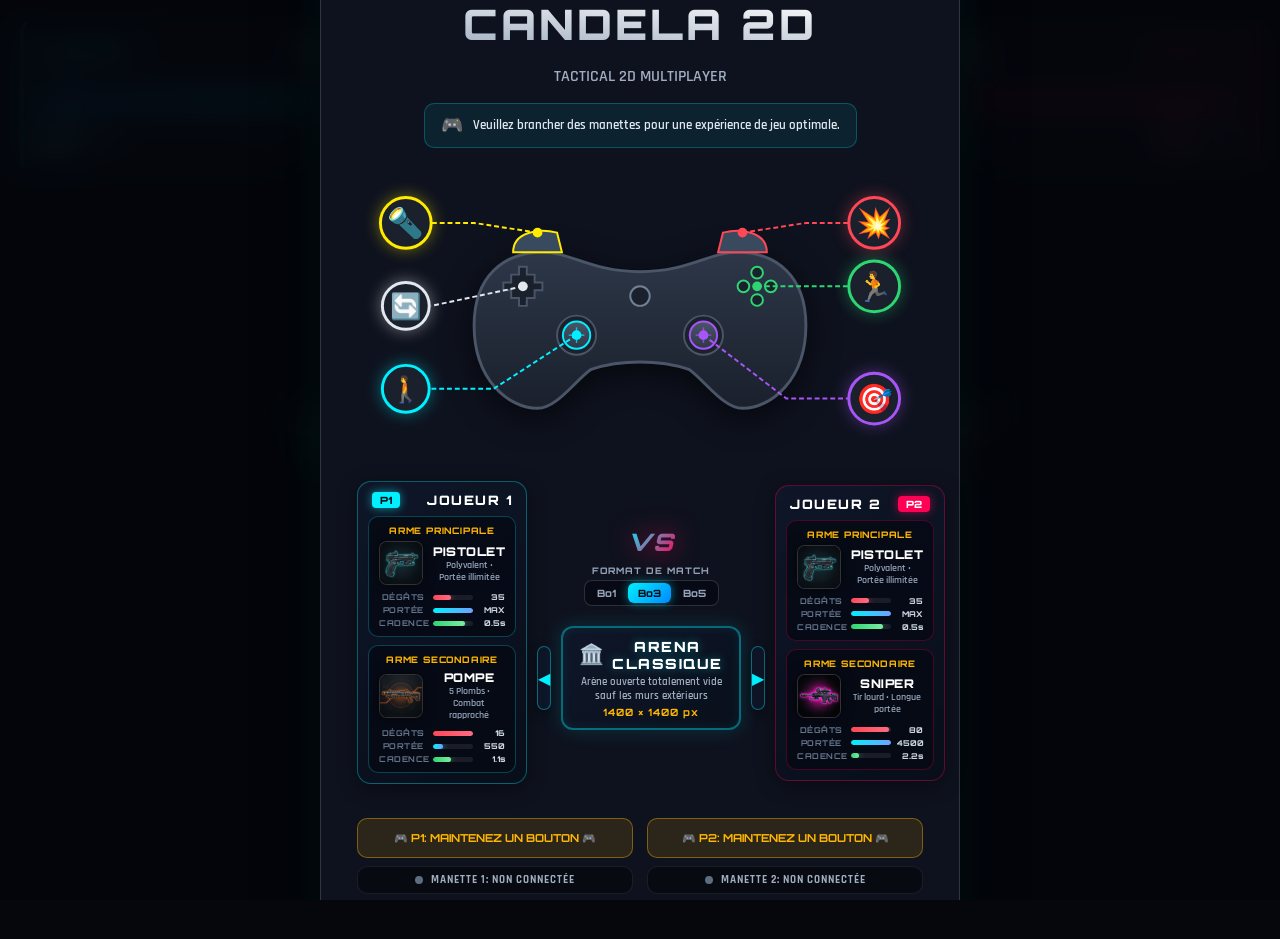
==== index.html @ 75f99a5d "Ajustements: Croix directionnelle pour changement d'arme, prévention des armes en double, Arena Clas" ====
<!DOCTYPE html>
<html lang="fr">

<head>
    <meta charset="UTF-8">
    <meta name="viewport" content="width=device-width, initial-scale=1.0">
    <title>CANDELA 2D - v0.2</title>
    <!-- Google Fonts -->
    <link rel="preconnect" href="https://fonts.googleapis.com">
    <link rel="preconnect" href="https://fonts.gstatic.com" crossorigin>
    <link
        href="https://fonts.googleapis.com/css2?family=Orbitron:wght@400;600;800;900&family=Rajdhani:wght@500;600;700&display=swap"
        rel="stylesheet">
    <!-- Favicons -->
    <link rel="icon" type="image/png" href="favicon/favicon-96x96.png" sizes="96x96">
    <link rel="icon" type="image/svg+xml" href="favicon/favicon.svg">
    <link rel="shortcut icon" href="favicon/favicon.ico">
    <link rel="apple-touch-icon" sizes="180x180" href="favicon/apple-touch-icon.png">
    <link rel="manifest" href="favicon/site.webmanifest">
    <meta name="apple-mobile-web-app-title" content="Candela">
    <link rel="stylesheet" href="style.css">
</head>

<body>
    <div id="app-container">
        <!-- Canvas principal pour le rendu du jeu (Ecran Séparé Vertical) -->
        <canvas id="gameCanvas"></canvas>

        <!-- Dynamic Scanline Visual Overlay -->
        <div class="screen-overlay"></div>



        <!-- Start / Audio Overlay -->
        <div id="start-overlay" class="modal-overlay">
            <div class="modal-card">
                <h1>CANDELA 2D</h1>
                <p class="subtitle">TACTICAL 2D MULTIPLAYER</p>

                <!-- Notice Expérience Optimale -->
                <div id="gamepad-notice" class="gamepad-notice"
                    style="background: rgba(0, 240, 255, 0.08); border: 1px solid rgba(0, 240, 255, 0.25); border-radius: 10px; padding: 10px 16px; color: #e2e8f0; font-size: 13px; font-weight: 600; display: flex; align-items: center; justify-content: center; gap: 10px; margin-bottom: 5px;">
                    <span style="font-size: 18px;">🎮</span>
                    <span>Veuillez brancher des manettes pour une expérience de jeu optimale.</span>
                </div>

                <!-- Schéma de la Manette -->
                <div class="controls-diagram-wrapper"
                    style="width: 100%; display: flex; justify-content: center; padding: 10px 0;">
                    <svg viewBox="0 -20 580 275" class="gamepad-diagram"
                        style="width: 100%; max-width: 600px; margin: 0; overflow: visible;">
                        <defs>
                            <linearGradient id="controllerBody" x1="0" y1="0" x2="0" y2="1">
                                <stop offset="0%" stop-color="#2d3748" />
                                <stop offset="100%" stop-color="#1a202c" />
                            </linearGradient>
                            <linearGradient id="stickGrad" x1="0" y1="0" x2="0" y2="1">
                                <stop offset="0%" stop-color="#4a5568" />
                                <stop offset="100%" stop-color="#2d3748" />
                            </linearGradient>
                        </defs>

                        <!-- CONTROLLER BODY SHAPE -->
                        <g transform="translate(0, 0)">
                            <!-- Handles / Grips & Base -->
                            <path
                                d="M 190,55 C 220,55 240,75 290,75 C 340,75 360,55 390,55 C 430,55 460,80 460,130 C 460,185 425,215 395,215 C 375,215 355,185 340,175 C 310,165 270,165 240,175 C 225,185 205,215 185,215 C 155,215 120,185 120,130 C 120,80 150,55 190,55 Z"
                                fill="url(#controllerBody)" stroke="#4a5568" stroke-width="3"
                                filter="drop-shadow(0px 8px 16px rgba(0,0,0,0.6))" />

                            <!-- Triggers / Bumpers Top -->
                            <!-- L2 Trigger (Torche - Jaune #ffea00) -->
                            <path d="M 160,55 C 160,35 185,30 205,35 L 210,55 Z" fill="#3a4a5e" stroke="#ffea00"
                                stroke-width="2" />
                            <!-- R2 Trigger (Tir - Rouge #ff4757) -->
                            <path d="M 420,55 C 420,35 395,30 375,35 L 370,55 Z" fill="#3a4a5e" stroke="#ff4757"
                                stroke-width="2" />

                            <!-- D-PAD (Left Side) -->
                            <g transform="translate(170, 90)">
                                <path
                                    d="M 12,-12 H 4 V -20 H -4 V -12 H -12 V -4 H -20 V 4 H -12 V 12 H -4 V 20 H 4 V 12 H 12 V 4 H 20 V -4 H 12 Z"
                                    fill="#1a202c" stroke="#4a5568" stroke-width="2" />
                            </g>

                            <!-- ACTION BUTTONS (Courir - Vert #2ed573) -->
                            <g transform="translate(410, 90)">
                                <circle cx="0" cy="-14" r="6" fill="#1a202c" stroke="#2ed573" stroke-width="2" />
                                <circle cx="14" cy="0" r="6" fill="#1a202c" stroke="#2ed573" stroke-width="2" />
                                <circle cx="0" cy="14" r="6" fill="#1a202c" stroke="#2ed573" stroke-width="2" />
                                <circle cx="-14" cy="0" r="6" fill="#1a202c" stroke="#2ed573" stroke-width="2" />
                            </g>

                            <!-- LEFT THUMBSTICK (Déplacement - Bleu #00f0ff) -->
                            <g transform="translate(225, 140)">
                                <circle cx="0" cy="0" r="20" fill="#1a202c" stroke="#4a5568" stroke-width="2" />
                                <circle cx="0" cy="0" r="14" fill="url(#stickGrad)" stroke="#00f0ff" stroke-width="2" />
                                <line x1="-8" y1="0" x2="8" y2="0" stroke="#00f0ff" stroke-width="1.5" opacity="0.7" />
                                <line x1="0" y1="-8" x2="0" y2="8" stroke="#00f0ff" stroke-width="1.5" opacity="0.7" />
                            </g>

                            <!-- RIGHT THUMBSTICK (Visée - Violet #a855f7) -->
                            <g transform="translate(355, 140)">
                                <circle cx="0" cy="0" r="20" fill="#1a202c" stroke="#4a5568" stroke-width="2" />
                                <circle cx="0" cy="0" r="14" fill="url(#stickGrad)" stroke="#a855f7" stroke-width="2" />
                                <line x1="-8" y1="0" x2="8" y2="0" stroke="#a855f7" stroke-width="1.5" opacity="0.7" />
                                <line x1="0" y1="-8" x2="0" y2="8" stroke="#a855f7" stroke-width="1.5" opacity="0.7" />
                            </g>

                            <!-- Center Details -->
                            <circle cx="290" cy="100" r="10" fill="#1a202c" stroke="#718096" stroke-width="2" />
                        </g>

                        <!-- ANNOTATIONS (Icônes x2 agrandies) -->

                        <!-- 1. TORCHE (Jaune #ffea00 - 🔦) -->
                        <g>
                            <polyline points="185,35 120,25 76,25" fill="none" stroke="#ffea00" stroke-width="2"
                                stroke-dasharray="5,3" />
                            <circle cx="185" cy="35" r="5" fill="#ffea00" />
                            <circle cx="50" cy="25" r="26" fill="#1a202c" stroke="#ffea00" stroke-width="3"
                                filter="drop-shadow(0 0 8px rgba(255,234,0,0.4))" />
                            <text x="50" y="27" font-size="30" text-anchor="middle"
                                dominant-baseline="central">🔦</text>
                        </g>

                        <!-- 2. TIR (Rouge #ff4757 - Explosion / Tir 💥) -->
                        <g>
                            <polyline points="395,35 460,25 504,25" fill="none" stroke="#ff4757" stroke-width="2"
                                stroke-dasharray="5,3" />
                            <circle cx="395" cy="35" r="5" fill="#ff4757" />
                            <circle cx="530" cy="25" r="26" fill="#1a202c" stroke="#ff4757" stroke-width="3"
                                filter="drop-shadow(0 0 8px rgba(255,71,87,0.4))" />
                            <text x="530" y="27" font-size="30" text-anchor="middle"
                                dominant-baseline="central">💥</text>
                        </g>

                        <!-- 3. COURIR (Vert #2ed573 - Course rapide 🏃) -->
                        <g>
                            <polyline points="410,90 504,90" fill="none" stroke="#2ed573" stroke-width="2"
                                stroke-dasharray="5,3" />
                            <circle cx="410" cy="90" r="5" fill="#2ed573" />
                            <circle cx="530" cy="90" r="26" fill="#1a202c" stroke="#2ed573" stroke-width="3"
                                filter="drop-shadow(0 0 8px rgba(46,213,115,0.4))" />
                            <text x="530" y="92" font-size="30" text-anchor="middle"
                                dominant-baseline="central">🏃</text>
                        </g>

                        <!-- 4. DÉPLACEMENT (Bleu #00f0ff - Marche 🚶) -->
                        <g>
                            <polyline points="225,140 140,195 76,195" fill="none" stroke="#00f0ff" stroke-width="2"
                                stroke-dasharray="5,3" />
                            <circle cx="225" cy="140" r="5" fill="#00f0ff" />
                            <circle cx="50" cy="195" r="24" fill="#1a202c" stroke="#00f0ff" stroke-width="3"
                                filter="drop-shadow(0 0 8px rgba(0,240,255,0.4))" />
                            <text x="50" y="197" font-size="26" text-anchor="middle"
                                dominant-baseline="central">🚶</text>
                        </g>

                        <!-- 6. CHANGER D'ARME (Croix directionnelle - 🔄) -->
                        <g>
                            <polyline points="170,90 76,110" fill="none" stroke="#e2e8f0" stroke-width="2"
                                stroke-dasharray="5,3" />
                            <circle cx="170" cy="90" r="5" fill="#e2e8f0" />
                            <circle cx="50" cy="110" r="24" fill="#1a202c" stroke="#e2e8f0" stroke-width="3"
                                filter="drop-shadow(0 0 8px rgba(255,255,255,0.4))" />
                            <text x="50" y="112" font-size="26" text-anchor="middle"
                                dominant-baseline="central">🔄</text>
                        </g>

                        <!-- 5. VISÉE (Violet #a855f7 - 🎯) -->
                        <g>
                            <polyline points="355,140 440,205 504,205" fill="none" stroke="#a855f7" stroke-width="2"
                                stroke-dasharray="5,3" />
                            <circle cx="355" cy="140" r="5" fill="#a855f7" />
                            <circle cx="530" cy="205" r="26" fill="#1a202c" stroke="#a855f7" stroke-width="3"
                                filter="drop-shadow(0 0 8px rgba(168,85,247,0.4))" />
                            <text x="530" y="207" font-size="30" text-anchor="middle"
                                dominant-baseline="central">🎯</text>
                        </g>
                    </svg>
                </div>
                <!-- Rich VS Weapon & Map Selection Grid -->
                <div class="vs-selection-container">
                    <!-- P1 LOADOUT PANEL -->
                    <div class="player-vs-panel p1-vs-panel">
                        <div class="player-panel-header p1-header">
                            <span class="p1-badge">P1</span>
                            <span class="player-panel-name">JOUEUR 1</span>
                        </div>

                        <!-- Slot 1 Card -->
                        <div class="weapon-slot-card p1-border" id="p1-slot-1-card" data-player="0" data-slot="0">
                            <div class="slot-badge">ARME PRINCIPALE</div>
                            <div class="weapon-card-body">
                                <div class="weapon-card-img-wrap"><img class="weapon-card-img" id="p1-w1-img" src="assets/weapons/pistol.jpg" alt="Arme"></div>
                                <div class="weapon-card-info">
                                    <div class="weapon-card-name" id="p1-w1-name">PISTOLET TACTIQUE</div>
                                    <div class="weapon-card-desc" id="p1-w1-desc">Polyvalent • Portée illimitée</div>
                                </div>
                            </div>
                            <div class="weapon-stats-list">
                                <div class="stat-row"><span class="stat-label">DÉGÂTS</span><div class="stat-bar-bg"><div class="stat-bar-fill damage-fill" id="p1-w1-damage-bar" style="width: 45%;"></div></div><span class="stat-val" id="p1-w1-damage-val">35</span></div>
                                <div class="stat-row"><span class="stat-label">PORTÉE</span><div class="stat-bar-bg"><div class="stat-bar-fill range-fill" id="p1-w1-range-bar" style="width: 100%;"></div></div><span class="stat-val" id="p1-w1-range-val">MAX</span></div>
                                <div class="stat-row"><span class="stat-label">CADENCE</span><div class="stat-bar-bg"><div class="stat-bar-fill rate-fill" id="p1-w1-rate-bar" style="width: 80%;"></div></div><span class="stat-val" id="p1-w1-rate-val">0.5s</span></div>
                            </div>
                        </div>

                        <!-- Slot 2 Card -->
                        <div class="weapon-slot-card p1-border" id="p1-slot-2-card" data-player="0" data-slot="1">
                            <div class="slot-badge">ARME SECONDAIRE</div>
                            <div class="weapon-card-body">
                                <div class="weapon-card-img-wrap"><img class="weapon-card-img" id="p1-w2-img" src="assets/weapons/shotgun.jpg" alt="Arme"></div>
                                <div class="weapon-card-info">
                                    <div class="weapon-card-name" id="p1-w2-name">FUSIL À POMPE</div>
                                    <div class="weapon-card-desc" id="p1-w2-desc">5 Plombs • Combat rapproché</div>
                                </div>
                            </div>
                            <div class="weapon-stats-list">
                                <div class="stat-row"><span class="stat-label">DÉGÂTS</span><div class="stat-bar-bg"><div class="stat-bar-fill damage-fill" id="p1-w2-damage-bar" style="width: 100%;"></div></div><span class="stat-val" id="p1-w2-damage-val">80</span></div>
                                <div class="stat-row"><span class="stat-label">PORTÉE</span><div class="stat-bar-bg"><div class="stat-bar-fill range-fill" id="p1-w2-range-bar" style="width: 25%;"></div></div><span class="stat-val" id="p1-w2-range-val">550</span></div>
                                <div class="stat-row"><span class="stat-label">CADENCE</span><div class="stat-bar-bg"><div class="stat-bar-fill rate-fill" id="p1-w2-rate-bar" style="width: 45%;"></div></div><span class="stat-val" id="p1-w2-rate-val">1.1s</span></div>
                            </div>
                        </div>
                    </div>

                    <!-- CENTER MAP & VS BANNER -->
                    <div class="center-vs-panel">
                        <div class="vs-badge">VS</div>

                        <!-- Format de Match Selector (Axe 3) -->
                        <div class="match-format-box">
                            <span class="format-label">FORMAT DE MATCH</span>
                            <div class="format-btn-group">
                                <button class="format-btn" data-format="BO1">Bo1</button>
                                <button class="format-btn active" data-format="BO3">Bo3</button>
                                <button class="format-btn" data-format="BO5">Bo5</button>
                            </div>
                        </div>

                        <div class="map-carousel-wrapper">
                            <button id="start-map-prev" class="map-nav-btn" title="Carte précédente">◀</button>
                            <div id="start-map-card" class="map-card">
                                <div class="map-card-header">
                                    <span id="start-map-icon" class="map-card-icon">🏛️</span>
                                    <span id="start-map-title" class="map-card-title">ARENA CLASSIQUE</span>
                                </div>
                                <div id="start-map-desc" class="map-card-desc">Map équilibrée avec pilier central et angles découverts</div>
                                <div id="start-map-size" class="map-card-size">1400 × 1400 px</div>
                            </div>
                            <button id="start-map-next" class="map-nav-btn" title="Carte suivante">▶</button>
                        </div>
                    </div>

                    <!-- P2 LOADOUT PANEL -->
                    <div class="player-vs-panel p2-vs-panel">
                        <div class="player-panel-header p2-header">
                            <span class="player-panel-name">JOUEUR 2</span>
                            <span class="p2-badge">P2</span>
                        </div>

                        <!-- Slot 1 Card -->
                        <div class="weapon-slot-card p2-border" id="p2-slot-1-card" data-player="1" data-slot="0">
                            <div class="slot-badge">ARME PRINCIPALE</div>
                            <div class="weapon-card-body">
                                <div class="weapon-card-img-wrap"><img class="weapon-card-img" id="p2-w1-img" src="assets/weapons/pistol.jpg" alt="Arme"></div>
                                <div class="weapon-card-info">
                                    <div class="weapon-card-name" id="p2-w1-name">PISTOLET TACTIQUE</div>
                                    <div class="weapon-card-desc" id="p2-w1-desc">Polyvalent • Portée illimitée</div>
                                </div>
                            </div>
                            <div class="weapon-stats-list">
                                <div class="stat-row"><span class="stat-label">DÉGÂTS</span><div class="stat-bar-bg"><div class="stat-bar-fill damage-fill" id="p2-w1-damage-bar" style="width: 45%;"></div></div><span class="stat-val" id="p2-w1-damage-val">35</span></div>
                                <div class="stat-row"><span class="stat-label">PORTÉE</span><div class="stat-bar-bg"><div class="stat-bar-fill range-fill" id="p2-w1-range-bar" style="width: 100%;"></div></div><span class="stat-val" id="p2-w1-range-val">MAX</span></div>
                                <div class="stat-row"><span class="stat-label">CADENCE</span><div class="stat-bar-bg"><div class="stat-bar-fill rate-fill" id="p2-w1-rate-bar" style="width: 80%;"></div></div><span class="stat-val" id="p2-w1-rate-val">0.5s</span></div>
                            </div>
                        </div>

                        <!-- Slot 2 Card -->
                        <div class="weapon-slot-card p2-border" id="p2-slot-2-card" data-player="1" data-slot="1">
                            <div class="slot-badge">ARME SECONDAIRE</div>
                            <div class="weapon-card-body">
                                <div class="weapon-card-img-wrap"><img class="weapon-card-img" id="p2-w2-img" src="assets/weapons/sniper.jpg" alt="Arme"></div>
                                <div class="weapon-card-info">
                                    <div class="weapon-card-name" id="p2-w2-name">SNIPER DE PRÉCISION</div>
                                    <div class="weapon-card-desc" id="p2-w2-desc">Tir lourd • Longue portée</div>
                                </div>
                            </div>
                            <div class="weapon-stats-list">
                                <div class="stat-row"><span class="stat-label">DÉGÂTS</span><div class="stat-bar-bg"><div class="stat-bar-fill damage-fill" id="p2-w2-damage-bar" style="width: 95%;"></div></div><span class="stat-val" id="p2-w2-damage-val">80</span></div>
                                <div class="stat-row"><span class="stat-label">PORTÉE</span><div class="stat-bar-bg"><div class="stat-bar-fill range-fill" id="p2-w2-range-bar" style="width: 100%;"></div></div><span class="stat-val" id="p2-w2-range-val">4500</span></div>
                                <div class="stat-row"><span class="stat-label">CADENCE</span><div class="stat-bar-bg"><div class="stat-bar-fill rate-fill" id="p2-w2-rate-bar" style="width: 20%;"></div></div><span class="stat-val" id="p2-w2-rate-val">2.2s</span></div>
                            </div>
                        </div>
                    </div>
                </div>

                <!-- Dual Controller Ready Badges & Gamepad Status for Start Menu -->
                <div class="ready-status-box"
                    style="margin-top: 10px; display: grid; grid-template-columns: 1fr 1fr; gap: 14px; width: 100%;">
                    <div class="player-start-col" style="display: flex; flex-direction: column; gap: 8px;">
                        <div id="start-p1-ready-badge" class="ready-badge waiting">
                            <div id="start-p1-ready-bar" class="ready-progress-bar" style="width: 0%;"></div>
                            <span class="rb-icon">🎮</span> <span class="rb-text">P1: MAINTENEZ UN BOUTON</span>
                        </div>
                        <div id="start-gp1-status" class="gp-badge disconnected start-gp-status">
                            <span class="gp-dot"></span>
                            <span class="gp-name">MANETTE 1: RECHERCHE...</span>
                        </div>
                    </div>

                    <div class="player-start-col" style="display: flex; flex-direction: column; gap: 8px;">
                        <div id="start-p2-ready-badge" class="ready-badge waiting">
                            <div id="start-p2-ready-bar" class="ready-progress-bar" style="width: 0%;"></div>
                            <span class="rb-icon">🎮</span> <span class="rb-text">P2: MAINTENEZ UN BOUTON</span>
                        </div>
                        <div id="start-gp2-status" class="gp-badge disconnected start-gp-status">
                            <span class="gp-dot"></span>
                            <span class="gp-name">MANETTE 2: RECHERCHE...</span>
                        </div>
                    </div>
                </div>
            </div>
        </div>

        <!-- HUD Interface Globale -->
        <div id="hud-layer">
            <!-- P1 HUD (Gauche) -->
            <div id="p1-hud" class="player-hud left">
                <div class="hud-header">
                    <span class="player-title p1-text">JOUEUR 1</span>
                    <span id="p1-score" class="score-display">0</span>
                </div>
                <div class="bar-container health-bar-wrap">
                    <div class="bar-label">SANTÉ</div>
                    <div class="bar-bg">
                        <div id="p1-hp-ghost" class="bar-fill hp-ghost" style="width: 100%;"></div>
                        <div id="p1-hp" class="bar-fill hp-fill p1-bg" style="width: 100%;"></div>
                    </div>
                </div>
                <div class="status-row">
                    <div class="cooldown-widget">
                        <div class="cd-ring-wrap">
                            <svg class="cd-ring" viewBox="0 0 36 36">
                                <path class="circle-bg"
                                    d="M18 2.0845 a 15.9155 15.9155 0 0 1 0 31.831 a 15.9155 15.9155 0 0 1 0 -31.831" />
                                <path id="p1-cd-path" class="circle-fill p1-stroke" stroke-dasharray="100, 100"
                                    d="M18 2.0845 a 15.9155 15.9155 0 0 1 0 31.831 a 15.9155 15.9155 0 0 1 0 -31.831" />
                            </svg>
                            <span id="p1-cd-text" class="cd-text">PRÊT</span>
                        </div>
                        <span class="widget-label">ARME</span>
                    </div>
                    <div id="p1-light-indicator" class="indicator-box light-off">
                        <span class="indicator-icon">🔦</span>
                        <span class="indicator-text">TORCHE</span>
                    </div>
                </div>
            </div>

            <!-- Center Divider Stats & Match Info -->
            <div id="center-hud">
                <div class="brand-badge">CANDELA 2D</div>
                <div id="round-timer" class="timer-display">02:00</div>
                <div id="overtime-badge" class="overtime-badge hidden">⚠️ OVERTIME</div>
                <div id="round-counter" class="round-display">ROUND 1</div>
                <div class="match-score-dots-wrapper">
                    <div id="p1-round-dots" class="round-dots p1-dots">● ● ○</div>
                    <span class="dots-vs">-</span>
                    <div id="p2-round-dots" class="round-dots p2-dots">○ ○ ○</div>
                </div>
            </div>

            <!-- Kill Feed -->
            <div id="kill-feed" class="kill-feed"></div>

            <!-- P2 HUD (Droite) -->
            <div id="p2-hud" class="player-hud right">
                <div class="hud-header">
                    <span id="p2-score" class="score-display">0</span>
                    <span class="player-title p2-text">JOUEUR 2</span>
                </div>
                <div class="bar-container health-bar-wrap">
                    <div class="bar-label">SANTÉ</div>
                    <div class="bar-bg">
                        <div id="p2-hp-ghost" class="bar-fill hp-ghost" style="width: 100%;"></div>
                        <div id="p2-hp" class="bar-fill hp-fill p2-bg" style="width: 100%;"></div>
                    </div>
                </div>
                <div class="status-row">
                    <div id="p2-light-indicator" class="indicator-box light-off">
                        <span class="indicator-icon">🔦</span>
                        <span class="indicator-text">TORCHE</span>
                    </div>
                    <div class="cooldown-widget">
                        <div class="cd-ring-wrap">
                            <svg class="cd-ring" viewBox="0 0 36 36">
                                <path class="circle-bg"
                                    d="M18 2.0845 a 15.9155 15.9155 0 0 1 0 31.831 a 15.9155 15.9155 0 0 1 0 -31.831" />
                                <path id="p2-cd-path" class="circle-fill p2-stroke" stroke-dasharray="100, 100"
                                    d="M18 2.0845 a 15.9155 15.9155 0 0 1 0 31.831 a 15.9155 15.9155 0 0 1 0 -31.831" />
                            </svg>
                            <span id="p2-cd-text" class="cd-text">PRÊT</span>
                        </div>
                        <span class="widget-label">ARME</span>
                    </div>
                </div>
            </div>

            <!-- Controller Connection Bar (Footer) -->
            <div id="gamepad-bar">
                <div id="gp1-status" class="gp-badge disconnected">
                    <span class="gp-dot"></span>
                    <span class="gp-name">MANETTE 1: CLAVIER / RECHERCHE...</span>
                </div>
                <div class="gp-hint">Branchez 2 manettes ou utilisez Clavier/Souris</div>
                <div id="gp2-status" class="gp-badge disconnected">
                    <span class="gp-dot"></span>
                    <span class="gp-name">MANETTE 2: CLAVIER / RECHERCHE...</span>
                </div>
            </div>
        </div>

        <!-- Round Victory Modal Overlay -->
        <div id="victory-modal" class="modal-overlay hidden">
            <div class="modal-card victory-card">
                <div id="victory-banner" class="glow-tag">VICTOIRE !</div>
                <h2 id="victory-title">LE JOUEUR 1 REMPORTE LA MANCHE</h2>
                <p id="victory-desc">Attaque mortelle dans l'obscurité.</p>
                <div class="score-board">
                    <div class="score-box p1-score-box">
                        <span class="sb-label">P1 (BLEU)</span>
                        <span id="modal-p1-score" class="sb-val">1</span>
                    </div>
                    <div class="sb-vs">VS</div>
                    <div class="score-box p2-score-box">
                        <span class="sb-label">P2 (ROUGE)</span>
                        <span id="modal-p2-score" class="sb-val">0</span>
                    </div>
                </div>

                <!-- Match Statistics Breakdown (Axe 3) -->
                <div id="match-stats-box" class="match-stats-box">
                    <div class="stats-col p1-stats-col">
                        <div class="stat-line"><span>PRÉCISION</span><span id="p1-stat-acc">0%</span></div>
                        <div class="stat-line"><span>DÉGÂTS TOTAL</span><span id="p1-stat-dmg">0 HP</span></div>
                        <div class="stat-line"><span>ESQUIVES (DASH)</span><span id="p1-stat-dash">0</span></div>
                    </div>
                    <div class="stats-vs-divider">STATS</div>
                    <div class="stats-col p2-stats-col">
                        <div class="stat-line"><span>PRÉCISION</span><span id="p2-stat-acc">0%</span></div>
                        <div class="stat-line"><span>DÉGÂTS TOTAL</span><span id="p2-stat-dmg">0 HP</span></div>
                        <div class="stat-line"><span>ESQUIVES (DASH)</span><span id="p2-stat-dash">0</span></div>
                    </div>
                </div>

                <!-- Map Choice Carousel (Victory Screen) -->
                <div class="map-carousel-wrapper">
                    <button id="btn-map-prev" class="map-nav-btn" title="Carte précédente">◀</button>
                    <div id="victory-map-card" class="map-card">
                        <div class="map-card-header">
                            <span id="victory-map-icon" class="map-card-icon">🏛️</span>
                            <span id="victory-map-title" class="map-card-title">ARENA CLASSIQUE</span>
                        </div>
                        <div id="victory-map-desc" class="map-card-desc">Map équilibrée avec pilier central et angles découverts</div>
                        <div id="victory-map-size" class="map-card-size">1400 × 1400 px</div>
                    </div>
                    <button id="btn-map-next" class="map-nav-btn" title="Carte suivante">▶</button>
                </div>

                <!-- Dual Controller Ready Status Badges -->
                <div class="ready-status-box">
                    <div id="p1-ready-badge" class="ready-badge waiting">
                        <div id="p1-ready-bar" class="ready-progress-bar" style="width: 0%;"></div>
                        <span class="rb-icon">🎮</span> <span class="rb-text">P1: MAINTENEZ N'IMPORTE QUELLE
                            TOUCHE</span>
                    </div>
                    <div id="p2-ready-badge" class="ready-badge waiting">
                        <div id="p2-ready-bar" class="ready-progress-bar" style="width: 0%;"></div>
                        <span class="rb-icon">🎮</span> <span class="rb-text">P2: MAINTENEZ N'IMPORTE QUELLE
                            TOUCHE</span>
                    </div>
                </div>

            </div>
        </div>
    </div>

    <!-- Script principal du jeu -->
    <script src="game.js"></script>
</body>

</html>
---- style.css ----
/* CANDELA 2D - Master Stylesheet */
:root {
    --bg-dark: #05070c;
    --panel-bg: rgba(12, 16, 26, 0.75);
    --panel-border: rgba(255, 255, 255, 0.12);
    --p1-color: #00f0ff;
    --p1-glow: rgba(0, 240, 255, 0.4);
    --p2-color: #ff0055;
    --p2-glow: rgba(255, 0, 85, 0.4);
    --gold-accent: #ffb700;
    --font-heading: 'Orbitron', sans-serif;
    --font-body: 'Rajdhani', sans-serif;
}

* {
    box-sizing: border-box;
    margin: 0;
    padding: 0;
    user-select: none;
    -webkit-user-select: none;
}

html, body {
    width: 100%;
    height: 100%;
    background-color: var(--bg-dark);
    color: #ffffff;
    font-family: var(--font-body);
    overflow: hidden;
}

#app-container {
    position: relative;
    width: 100vw;
    height: 100vh;
    display: flex;
    justify-content: center;
    align-items: center;
    background: #000;
}

/* Canvas Fullscreen */
#gameCanvas {
    position: absolute;
    top: 0;
    left: 0;
    width: 100%;
    height: 100%;
    display: block;
    z-index: 1;
}

/* Scanline visual filter overlay */
.screen-overlay {
    position: absolute;
    top: 0;
    left: 0;
    width: 100%;
    height: 100%;
    z-index: 2;
    pointer-events: none;
    background: linear-gradient(
        rgba(18, 16, 16, 0) 50%, 
        rgba(0, 0, 0, 0.25) 50%
    ), linear-gradient(
        90deg,
        rgba(255, 0, 0, 0.03),
        rgba(0, 255, 0, 0.01),
        rgba(0, 0, 255, 0.03)
    );
    background-size: 100% 4px, 6px 100%;
    box-shadow: inset 0 0 100px rgba(0, 0, 0, 0.8);
}

/* HUD Overlay Layer */
#hud-layer {
    position: absolute;
    top: 0;
    left: 0;
    width: 100%;
    height: 100%;
    z-index: 10;
    pointer-events: none;
    display: flex;
    flex-direction: column;
    justify-content: space-between;
    padding: 15px 25px;
}

/* Player HUD Card (Top Left / Right) */
.player-hud {
    position: absolute;
    top: 20px;
    width: 320px;
    background: var(--panel-bg);
    backdrop-filter: blur(12px);
    border: 1px solid var(--panel-border);
    border-radius: 12px;
    padding: 14px 18px;
    box-shadow: 0 8px 32px rgba(0, 0, 0, 0.5);
    display: flex;
    flex-direction: column;
    gap: 10px;
}

.player-hud.left {
    left: 20px;
    border-left: 4px solid var(--p1-color);
}

.player-hud.right {
    right: 20px;
    border-right: 4px solid var(--p2-color);
}

.hud-header {
    display: flex;
    justify-content: space-between;
    align-items: center;
}

.player-title {
    font-family: var(--font-heading);
    font-size: 16px;
    font-weight: 800;
    letter-spacing: 1px;
}

.p1-text {
    color: var(--p1-color);
    text-shadow: 0 0 10px var(--p1-glow);
}

.p2-text {
    color: var(--p2-color);
    text-shadow: 0 0 10px var(--p2-glow);
}

.score-display {
    font-family: var(--font-heading);
    font-size: 26px;
    font-weight: 900;
    color: #fff;
}

/* Health Bar */
.bar-container {
    display: flex;
    flex-direction: column;
    gap: 4px;
}

.bar-label {
    font-size: 11px;
    font-weight: 700;
    letter-spacing: 1.5px;
    color: #8a99ad;
}

.bar-bg {
    position: relative;
    width: 100%;
    height: 12px;
    background: rgba(0, 0, 0, 0.6);
    border-radius: 6px;
    overflow: hidden;
    border: 1px solid rgba(255, 255, 255, 0.08);
}

.bar-fill {
    height: 100%;
    transition: width 0.15s ease-out;
}

.p1-bg {
    background: linear-gradient(90deg, #0088ff, var(--p1-color));
    box-shadow: 0 0 10px var(--p1-glow);
}

.p2-bg {
    background: linear-gradient(90deg, #bb0033, var(--p2-color));
    box-shadow: 0 0 10px var(--p2-glow);
}

/* Status Row (Cooldown Ring + Torch Indicator) */
.status-row {
    display: flex;
    justify-content: space-between;
    align-items: center;
    margin-top: 2px;
}

.cooldown-widget {
    display: flex;
    align-items: center;
    gap: 10px;
}

.cd-ring-wrap {
    position: relative;
    width: 38px;
    height: 38px;
}

.cd-ring {
    width: 100%;
    height: 100%;
    transform: rotate(-90deg);
}

.circle-bg {
    fill: none;
    stroke: rgba(255, 255, 255, 0.1);
    stroke-width: 3.8;
}

.circle-fill {
    fill: none;
    stroke-width: 3.8;
    stroke-linecap: round;
    transition: stroke-dasharray 0.05s linear;
}

.p1-stroke { stroke: var(--p1-color); }
.p2-stroke { stroke: var(--p2-color); }

.cd-text {
    position: absolute;
    top: 50%;
    left: 50%;
    transform: translate(-50%, -50%);
    font-family: var(--font-heading);
    font-size: 8px;
    font-weight: 800;
    color: #fff;
}

.widget-label {
    font-size: 12px;
    font-weight: 700;
    letter-spacing: 1px;
    color: #b0c0d6;
}

.indicator-box {
    display: flex;
    align-items: center;
    gap: 6px;
    padding: 6px 12px;
    border-radius: 20px;
    font-size: 12px;
    font-weight: 700;
    background: rgba(0, 0, 0, 0.5);
    border: 1px solid rgba(255, 255, 255, 0.1);
    transition: all 0.2s ease;
}

.indicator-box.light-on {
    background: rgba(255, 220, 100, 0.2);
    border-color: rgba(255, 220, 100, 0.6);
    color: #ffe600;
    box-shadow: 0 0 12px rgba(255, 230, 0, 0.4);
}

.indicator-box.light-off {
    color: #5d6c7e;
    opacity: 0.6;
}

.indicator-box.stealth-hidden {
    background: rgba(0, 240, 255, 0.12);
    border-color: rgba(0, 240, 255, 0.35);
    color: #00f0ff;
    box-shadow: 0 0 8px rgba(0, 240, 255, 0.2);
}

.indicator-box.stealth-revealed {
    background: rgba(255, 0, 85, 0.25);
    border-color: rgba(255, 0, 85, 0.6);
    color: #ff0055;
    box-shadow: 0 0 14px rgba(255, 0, 85, 0.5);
    animation: stealthAlertPulse 0.8s infinite alternate ease-in-out;
}

@keyframes stealthAlertPulse {
    from { transform: scale(0.96); opacity: 0.85; }
    to { transform: scale(1.04); opacity: 1.0; }
}

/* Center HUD (Score / Timer / Round) */
#center-hud {
    position: absolute;
    top: 20px;
    left: 50%;
    transform: translateX(-50%);
    display: flex;
    flex-direction: column;
    align-items: center;
    background: var(--panel-bg);
    backdrop-filter: blur(12px);
    border: 1px solid var(--panel-border);
    padding: 10px 24px;
    border-radius: 14px;
    box-shadow: 0 8px 32px rgba(0, 0, 0, 0.6);
}

.brand-badge {
    font-family: var(--font-heading);
    font-size: 11px;
    font-weight: 900;
    letter-spacing: 3px;
    color: var(--gold-accent);
    margin-bottom: 2px;
}

.timer-display {
    font-family: var(--font-heading);
    font-size: 24px;
    font-weight: 800;
    color: #ffffff;
    letter-spacing: 2px;
}

.round-display {
    font-size: 11px;
    font-weight: 700;
    letter-spacing: 2px;
    color: #8fa0b5;
}

/* Gamepad Bottom Bar */
#gamepad-bar {
    position: absolute;
    bottom: 15px;
    left: 50%;
    transform: translateX(-50%);
    display: flex;
    align-items: center;
    gap: 15px;
    background: var(--panel-bg);
    backdrop-filter: blur(10px);
    border: 1px solid var(--panel-border);
    padding: 8px 20px;
    border-radius: 30px;
}

.gp-badge {
    display: flex;
    align-items: center;
    gap: 8px;
    font-size: 11px;
    font-weight: 700;
    letter-spacing: 1px;
    padding: 4px 10px;
    border-radius: 12px;
}

.gp-dot {
    width: 8px;
    height: 8px;
    border-radius: 50%;
    background: #5d6c7e;
}

.gp-badge.connected {
    color: #00ff88;
}
.gp-badge.connected .gp-dot {
    background: #00ff88;
    box-shadow: 0 0 8px #00ff88;
}

.gp-badge.disconnected {
    color: #a0aec0;
}

.start-gp-status {
    justify-content: center;
    background: rgba(0, 0, 0, 0.4);
    border: 1px solid rgba(255, 255, 255, 0.08);
    border-radius: 10px;
    padding: 6px 12px;
    font-size: 11px;
}

.gp-hint {
    font-size: 11px;
    color: #718096;
    font-weight: 600;
}

/* Modals & Overlays */
.modal-overlay {
    position: absolute;
    top: 0;
    left: 0;
    width: 100%;
    height: 100%;
    z-index: 9000;
    background: rgba(4, 6, 12, 0.88);
    backdrop-filter: blur(16px);
    display: flex;
    justify-content: center;
    align-items: center;
    pointer-events: auto;
    transition: opacity 0.3s ease;
}

.modal-overlay.hidden {
    opacity: 0;
    pointer-events: none;
    display: none !important;
}

.modal-card {
    width: 90%;
    max-width: 640px;
    background: rgba(15, 20, 32, 0.95);
    border: 1px solid rgba(255, 255, 255, 0.15);
    box-shadow: 0 20px 60px rgba(0, 0, 0, 0.9), 0 0 40px rgba(0, 240, 255, 0.1);
    border-radius: 20px;
    padding: 36px;
    display: flex;
    flex-direction: column;
    align-items: center;
    text-align: center;
    gap: 16px;
}

.glow-tag {
    font-family: var(--font-heading);
    font-size: 11px;
    font-weight: 800;
    letter-spacing: 3px;
    color: var(--gold-accent);
    background: rgba(255, 183, 0, 0.1);
    border: 1px solid rgba(255, 183, 0, 0.3);
    padding: 4px 14px;
    border-radius: 20px;
}

.modal-card h1 {
    font-family: var(--font-heading);
    font-size: 42px;
    font-weight: 900;
    letter-spacing: 3px;
    background: linear-gradient(185deg, #ffffff, #a0aec0);
    -webkit-background-clip: text;
    -webkit-text-fill-color: transparent;
}

.modal-card .subtitle {
    font-size: 16px;
    color: #a0aec0;
    font-weight: 600;
}

.rules-box {
    width: 100%;
    background: rgba(0, 0, 0, 0.4);
    border: 1px solid rgba(255, 255, 255, 0.08);
    border-radius: 12px;
    padding: 16px;
    text-align: left;
}

.rules-box h3 {
    font-family: var(--font-heading);
    font-size: 13px;
    color: #fff;
    margin-bottom: 10px;
    letter-spacing: 1px;
}

.rules-box ul {
    list-style: none;
    display: flex;
    flex-direction: column;
    gap: 8px;
    font-size: 14px;
    color: #cbd5e0;
}

.controls-overview {
    display: grid;
    grid-template-columns: 1fr 1fr;
    gap: 14px;
    width: 100%;
}

.player-controls {
    background: rgba(0, 0, 0, 0.4);
    border: 1px solid rgba(255, 255, 255, 0.08);
    border-radius: 12px;
    padding: 14px;
    text-align: left;
    display: flex;
    flex-direction: column;
    gap: 6px;
    font-size: 13px;
}

.player-controls h4 {
    font-family: var(--font-heading);
    font-size: 13px;
    display: flex;
    align-items: center;
    gap: 8px;
    margin-bottom: 4px;
}

.badge {
    padding: 2px 6px;
    border-radius: 4px;
    font-size: 10px;
    font-weight: 900;
}

.p1-badge { background: var(--p1-color); color: #000; }
.p2-badge { background: var(--p2-color); color: #fff; }

.kb-hint {
    font-size: 11px;
    color: #718096;
    margin-top: 4px;
}

.btn-primary {
    width: 100%;
    margin-top: 10px;
    padding: 16px 28px;
    font-family: var(--font-heading);
    font-size: 16px;
    font-weight: 800;
    letter-spacing: 2px;
    color: #05070c;
    background: linear-gradient(135deg, #00f0ff, #0088ff);
    border: none;
    border-radius: 12px;
    cursor: pointer;
    box-shadow: 0 6px 20px rgba(0, 240, 255, 0.4);
    transition: transform 0.15s ease, box-shadow 0.15s ease;
}

.btn-primary:hover {
    transform: translateY(-2px);
    box-shadow: 0 10px 30px rgba(0, 240, 255, 0.6);
}

.btn-primary:active {
    transform: translateY(1px);
}

/* Victory Modal Specifics */
#victory-modal {
    background: rgba(4, 6, 12, 0.4);
    backdrop-filter: blur(4px);
}

.victory-card h2 {
    font-family: var(--font-heading);
    font-size: 26px;
    color: #fff;
}

.score-board {
    display: flex;
    align-items: center;
    justify-content: center;
    gap: 20px;
    margin: 10px 0;
}

.score-box {
    display: flex;
    flex-direction: column;
    align-items: center;
    padding: 12px 24px;
    background: rgba(0, 0, 0, 0.5);
    border-radius: 12px;
    border: 1px solid rgba(255, 255, 255, 0.1);
}

.sb-label {
    font-size: 11px;
    font-weight: 700;
    color: #a0aec0;
}

.sb-val {
    font-family: var(--font-heading);
    font-size: 32px;
    font-weight: 900;
    color: #fff;
}

.sb-vs {
    font-family: var(--font-heading);
    font-size: 18px;
    font-weight: 900;
    color: #4a5568;
}

/* Map Choice Carousel */
.map-carousel-wrapper {
    display: flex;
    align-items: center;
    justify-content: center;
    gap: 10px;
    width: 100%;
    margin: 8px 0;
}

.map-nav-btn {
    background: rgba(15, 23, 42, 0.85);
    border: 1px solid rgba(0, 240, 255, 0.4);
    color: #00f0ff;
    font-size: 16px;
    width: 40px;
    height: 64px;
    border-radius: 10px;
    cursor: pointer;
    display: flex;
    align-items: center;
    justify-content: center;
    transition: all 0.2s ease;
    box-shadow: 0 4px 12px rgba(0, 0, 0, 0.4);
}

.map-nav-btn:hover {
    background: rgba(0, 240, 255, 0.25);
    border-color: #00f0ff;
    transform: scale(1.06);
    box-shadow: 0 0 15px rgba(0, 240, 255, 0.5);
}

.map-nav-btn:active {
    transform: scale(0.96);
}

.map-card {
    flex: 1;
    background: linear-gradient(135deg, rgba(15, 23, 42, 0.9), rgba(10, 16, 28, 0.95));
    border: 2px solid rgba(0, 240, 255, 0.4);
    border-radius: 12px;
    padding: 10px 16px;
    display: flex;
    flex-direction: column;
    align-items: center;
    gap: 3px;
    box-shadow: 0 0 20px rgba(0, 240, 255, 0.15), inset 0 0 12px rgba(0, 240, 255, 0.08);
    transition: all 0.25s ease;
    min-height: 64px;
}

.map-card-header {
    display: flex;
    align-items: center;
    gap: 8px;
}

.map-card-icon {
    font-size: 20px;
}

.map-card-title {
    font-family: var(--font-heading);
    font-size: 14px;
    font-weight: 900;
    color: #ffffff;
    letter-spacing: 1.5px;
    text-shadow: 0 0 10px rgba(0, 240, 255, 0.4);
}

.map-card-desc {
    font-size: 11px;
    color: #a0aec0;
    font-weight: 600;
}

.map-card-size {
    font-family: var(--font-heading);
    font-size: 10px;
    color: var(--gold-accent);
    letter-spacing: 1px;
    font-weight: 700;
}

/* Rich Esports VS Selection Layout */
.vs-selection-container {
    display: grid;
    grid-template-columns: 1fr 220px 1fr;
    gap: 14px;
    width: 100%;
    margin: 8px 0;
    align-items: center;
}

.player-vs-panel {
    background: linear-gradient(145deg, rgba(15, 23, 42, 0.85), rgba(8, 14, 26, 0.95));
    border-radius: 14px;
    padding: 10px;
    display: flex;
    flex-direction: column;
    gap: 8px;
    box-shadow: 0 4px 20px rgba(0, 0, 0, 0.4);
}

.p1-vs-panel {
    border: 1px solid rgba(0, 240, 255, 0.35);
}

.p2-vs-panel {
    border: 1px solid rgba(255, 0, 85, 0.35);
}

.player-panel-header {
    display: flex;
    align-items: center;
    justify-content: space-between;
    padding: 0 4px;
}

.player-panel-name {
    font-family: var(--font-heading);
    font-size: 13px;
    font-weight: 900;
    letter-spacing: 1.5px;
    color: #ffffff;
}

.p1-badge {
    background: #00f0ff;
    color: #060a12;
    font-family: var(--font-heading);
    font-size: 10px;
    font-weight: 900;
    padding: 2px 8px;
    border-radius: 4px;
    box-shadow: 0 0 10px rgba(0, 240, 255, 0.6);
}

.p2-badge {
    background: #ff0055;
    color: #ffffff;
    font-family: var(--font-heading);
    font-size: 10px;
    font-weight: 900;
    padding: 2px 8px;
    border-radius: 4px;
    box-shadow: 0 0 10px rgba(255, 0, 85, 0.6);
}

/* Weapon Slot Cards */
.weapon-slot-card {
    background: rgba(6, 10, 20, 0.85);
    border-radius: 10px;
    padding: 8px 10px;
    display: flex;
    flex-direction: column;
    gap: 5px;
    cursor: pointer;
    transition: all 0.22s cubic-bezier(0.2, 0.8, 0.2, 1);
    position: relative;
    user-select: none;
}

.weapon-slot-card:hover {
    transform: translateY(-2px) scale(1.02);
}

.p1-border {
    border: 1px solid rgba(0, 240, 255, 0.25);
}

.p1-border:hover {
    border-color: #00f0ff;
    box-shadow: 0 0 16px rgba(0, 240, 255, 0.35);
}

.p2-border {
    border: 1px solid rgba(255, 0, 85, 0.25);
}

.p2-border:hover {
    border-color: #ff0055;
    box-shadow: 0 0 16px rgba(255, 0, 85, 0.35);
}

.slot-badge {
    font-family: var(--font-heading);
    font-size: 9px;
    font-weight: 800;
    color: var(--gold-accent);
    letter-spacing: 0.8px;
    text-transform: uppercase;
}

.weapon-card-body {
    display: flex;
    align-items: center;
    gap: 10px;
}

.weapon-card-img-wrap {
    width: 44px;
    height: 44px;
    border-radius: 8px;
    overflow: hidden;
    background: rgba(0, 0, 0, 0.5);
    border: 1px solid rgba(255, 255, 255, 0.18);
    display: flex;
    align-items: center;
    justify-content: center;
    box-shadow: 0 0 12px rgba(0, 0, 0, 0.6);
    flex-shrink: 0;
}

.weapon-card-img {
    width: 100%;
    height: 100%;
    object-fit: cover;
    transition: transform 0.25s ease;
}

.weapon-slot-card:hover .weapon-card-img {
    transform: scale(1.12);
}

/* Match Format Selector (Axe 3) */
.match-format-box {
    display: flex;
    flex-direction: column;
    align-items: center;
    gap: 4px;
    margin-bottom: 4px;
}

.format-label {
    font-family: var(--font-heading);
    font-size: 9px;
    font-weight: 800;
    color: #94a3b8;
    letter-spacing: 1px;
}

.format-btn-group {
    display: flex;
    background: rgba(6, 10, 20, 0.85);
    border: 1px solid rgba(255, 255, 255, 0.15);
    border-radius: 8px;
    padding: 2px;
    gap: 2px;
}

.format-btn {
    background: transparent;
    border: none;
    color: #94a3b8;
    font-family: var(--font-heading);
    font-size: 10px;
    font-weight: 800;
    padding: 4px 10px;
    border-radius: 6px;
    cursor: pointer;
    transition: all 0.2s ease;
}

.format-btn:hover {
    color: #ffffff;
}

.format-btn.active {
    background: linear-gradient(135deg, #00f0ff, #0088ff);
    color: #060a12;
    box-shadow: 0 0 10px rgba(0, 240, 255, 0.5);
}

/* Round Dots in Center HUD (Axe 3) */
.match-score-dots-wrapper {
    display: flex;
    align-items: center;
    gap: 8px;
    margin-top: 4px;
}

.round-dots {
    font-size: 13px;
    letter-spacing: 3px;
    font-family: monospace;
}

.p1-dots {
    color: #00f0ff;
    text-shadow: 0 0 8px rgba(0, 240, 255, 0.8);
}

.p2-dots {
    color: #ff0055;
    text-shadow: 0 0 8px rgba(255, 0, 85, 0.8);
}

.dots-vs {
    font-size: 10px;
    color: #64748b;
}

.overtime-badge {
    background: linear-gradient(90deg, #ff9f1a, #ff3838);
    color: #ffffff;
    font-family: var(--font-heading);
    font-size: 10px;
    font-weight: 900;
    padding: 2px 8px;
    border-radius: 4px;
    letter-spacing: 1.5px;
    animation: pulseOvertime 0.8s infinite alternate;
}

@keyframes pulseOvertime {
    from { transform: scale(1); box-shadow: 0 0 6px rgba(255, 159, 26, 0.6); }
    to { transform: scale(1.08); box-shadow: 0 0 14px rgba(255, 56, 56, 0.9); }
}

/* Match Statistics Breakdown (Axe 3) */
.match-stats-box {
    display: grid;
    grid-template-columns: 1fr 40px 1fr;
    gap: 10px;
    background: rgba(6, 10, 20, 0.8);
    border: 1px solid rgba(255, 255, 255, 0.12);
    border-radius: 10px;
    padding: 10px;
    width: 100%;
    margin: 8px 0;
    align-items: center;
}

.stats-col {
    display: flex;
    flex-direction: column;
    gap: 4px;
}

.p1-stats-col { text-align: left; }
.p2-stats-col { text-align: right; }

.stat-line {
    display: flex;
    justify-content: space-between;
    font-family: var(--font-heading);
    font-size: 10px;
    font-weight: 700;
    color: #cbd5e1;
}

.p1-stats-col .stat-line span:last-child { color: #00f0ff; }
.p2-stats-col .stat-line span:last-child { color: #ff0055; }

.stats-vs-divider {
    font-family: var(--font-heading);
    font-size: 9px;
    font-weight: 900;
    color: #64748b;
    text-align: center;
}

.weapon-card-icon {
    font-size: 26px;
    filter: drop-shadow(0 0 8px rgba(255, 255, 255, 0.3));
    width: 36px;
    height: 36px;
    display: flex;
    align-items: center;
    justify-content: center;
    background: rgba(255, 255, 255, 0.04);
    border-radius: 8px;
}

.weapon-card-info {
    display: flex;
    flex-direction: column;
}

.weapon-card-name {
    font-family: var(--font-heading);
    font-size: 12px;
    font-weight: 900;
    color: #ffffff;
    letter-spacing: 0.5px;
}

.weapon-card-desc {
    font-size: 10px;
    color: #94a3b8;
    font-weight: 600;
}

/* Stat Bars */
.weapon-stats-list {
    display: flex;
    flex-direction: column;
    gap: 3px;
    margin-top: 2px;
}

.stat-row {
    display: flex;
    align-items: center;
    gap: 6px;
}

.stat-label {
    font-family: var(--font-heading);
    font-size: 8px;
    font-weight: 700;
    color: #64748b;
    width: 48px;
    letter-spacing: 0.5px;
}

.stat-bar-bg {
    flex: 1;
    height: 5px;
    background: rgba(255, 255, 255, 0.08);
    border-radius: 4px;
    overflow: hidden;
    position: relative;
}

.stat-bar-fill {
    height: 100%;
    border-radius: 4px;
    transition: width 0.3s cubic-bezier(0.2, 0.8, 0.2, 1);
}

.damage-fill {
    background: linear-gradient(90deg, #ff4757, #ff6b81);
    box-shadow: 0 0 6px rgba(255, 71, 87, 0.6);
}

.range-fill {
    background: linear-gradient(90deg, #00f0ff, #70a1ff);
    box-shadow: 0 0 6px rgba(0, 240, 255, 0.6);
}

.rate-fill {
    background: linear-gradient(90deg, #2ed573, #7bed9f);
    box-shadow: 0 0 6px rgba(46, 213, 115, 0.6);
}

.stat-val {
    font-family: var(--font-heading);
    font-size: 8px;
    font-weight: 800;
    color: #cbd5e1;
    width: 26px;
    text-align: right;
}

/* Center Panel & VS Badge */
.center-vs-panel {
    display: flex;
    flex-direction: column;
    align-items: center;
    gap: 8px;
}

.vs-badge {
    font-family: var(--font-heading);
    font-size: 24px;
    font-weight: 900;
    font-style: italic;
    background: linear-gradient(135deg, #00f0ff, #ff0055);
    -webkit-background-clip: text;
    -webkit-text-fill-color: transparent;
    filter: drop-shadow(0 0 12px rgba(255, 0, 85, 0.6));
    letter-spacing: 2px;
}

/* Dual Controller Ready Badges */
.ready-status-box {
    display: flex;
    gap: 12px;
    margin: 8px 0;
}

.ready-badge {
    position: relative;
    flex: 1;
    padding: 12px;
    border-radius: 10px;
    font-family: var(--font-heading);
    font-size: 11px;
    font-weight: 700;
    text-align: center;
    overflow: hidden;
    transition: all 0.25s ease;
}

.ready-progress-bar {
    position: absolute;
    top: 0;
    left: 0;
    height: 100%;
    background: linear-gradient(90deg, rgba(0, 255, 136, 0.4), rgba(0, 240, 255, 0.7));
    border-radius: 10px;
    transition: width 0.04s linear;
    z-index: 1;
}

.ready-badge .rb-icon,
.ready-badge .rb-text {
    position: relative;
    z-index: 2;
}

.ready-badge.waiting {
    background: rgba(255, 183, 0, 0.12);
    border: 1px solid rgba(255, 183, 0, 0.4);
    color: #ffb700;
    animation: readyPulse 1.2s infinite alternate;
}

.ready-badge.ready {
    background: rgba(0, 255, 136, 0.2);
    border: 1px solid #00ff88;
    color: #00ff88;
    box-shadow: 0 0 16px rgba(0, 255, 136, 0.4);
    transform: scale(1.02);
}

@keyframes readyPulse {
    from { opacity: 0.75; }
    to { opacity: 1.0; }
}

.ready-hint {
    font-size: 11px;
    color: #8a99ad;
    margin: 4px 0 12px 0;
}

.p1-score-box { border-color: var(--p1-color); }
.p2-score-box { border-color: var(--p2-color); }

/* Dual Virtual Controller Cursors */
.virtual-cursor {
    position: fixed;
    top: 0;
    left: 0;
    width: 24px;
    height: 24px;
    pointer-events: none;
    z-index: 9999;
    transform: translate(-50%, -50%);
    display: flex;
    align-items: center;
    justify-content: center;
    transition: opacity 0.2s ease, transform 0.05s ease-out;
}

.virtual-cursor.hidden {
    display: none;
}

.cursor-ring {
    position: absolute;
    width: 24px;
    height: 24px;
    border-radius: 50%;
    border: 2px solid currentColor;
    box-shadow: 0 0 10px currentColor;
    animation: cursorPulse 1.5s infinite alternate ease-in-out;
}

.cursor-dot {
    width: 6px;
    height: 6px;
    border-radius: 50%;
    background-color: currentColor;
    box-shadow: 0 0 8px currentColor;
}

.cursor-label {
    position: absolute;
    top: 26px;
    left: 50%;
    transform: translateX(-50%);
    font-family: var(--font-heading);
    font-size: 10px;
    font-weight: 900;
    padding: 1px 5px;
    border-radius: 4px;
    background: rgba(0, 0, 0, 0.85);
    color: currentColor;
    border: 1px solid currentColor;
}

.p1-cursor {
    color: #00f0ff;
}

.p2-cursor {
    color: #ff0055;
}

@keyframes cursorPulse {
    from { transform: scale(0.9); }
    to { transform: scale(1.1); }
}

.sb-vs {
    font-family: var(--font-heading);
    font-size: 18px;
    font-weight: 900;
    color: var(--gold-accent);
}

/* === POLISH PASS: NEW STYLES === */

/* Ghost HP Bar (delayed red feedback) */
.hp-ghost {
    position: absolute;
    top: 0;
    left: 0;
    height: 100%;
    background: rgba(255, 0, 85, 0.45);
    border-radius: 6px;
    transition: width 0.45s ease-out;
    z-index: 1;
}

.hp-fill {
    position: relative;
    z-index: 2;
}

/* HP Critical Pulse */
.health-bar-wrap.hp-critical .bar-bg {
    animation: hpCriticalPulse 0.6s infinite alternate;
}

@keyframes hpCriticalPulse {
    from { box-shadow: 0 0 4px rgba(255, 0, 85, 0.3); }
    to { box-shadow: 0 0 18px rgba(255, 0, 85, 0.8), inset 0 0 6px rgba(255, 0, 85, 0.2); }
}

/* Timer Critical Animation */
.timer-critical {
    animation: timerCriticalPulse 0.5s infinite alternate ease-in-out;
}

@keyframes timerCriticalPulse {
    from { transform: scale(1); opacity: 0.85; }
    to { transform: scale(1.1); opacity: 1; }
}

/* Score Display Transition */
.score-display {
    transition: transform 0.15s cubic-bezier(0.34, 1.56, 0.64, 1), color 0.2s ease, text-shadow 0.2s ease;
    display: inline-block;
}

/* Kill Feed */
.kill-feed {
    position: absolute;
    top: 95px;
    left: 50%;
    transform: translateX(-50%);
    display: flex;
    flex-direction: column;
    align-items: center;
    gap: 4px;
    z-index: 15;
    pointer-events: none;
    min-width: 200px;
}

.kill-feed-entry {
    font-family: var(--font-heading);
    font-size: 12px;
    font-weight: 700;
    letter-spacing: 1px;
    padding: 5px 16px;
    background: rgba(0, 0, 0, 0.75);
    border-left: 3px solid currentColor;
    border-radius: 0 6px 6px 0;
    backdrop-filter: blur(8px);
    white-space: nowrap;
    transition: opacity 0.3s ease, transform 0.25s ease;
}

/* Victory Modal Bounce-In Animation */
.victory-card {
    animation: victoryBounceIn 0.5s cubic-bezier(0.34, 1.56, 0.64, 1) forwards;
}

@keyframes victoryBounceIn {
    0% { transform: scale(0.65); opacity: 0; }
    60% { transform: scale(1.04); opacity: 1; }
    100% { transform: scale(1); opacity: 1; }
}

/* Cooldown Ring Ready Flash */
.cd-ring-wrap.ready-flash .circle-fill {
    filter: brightness(2.5) drop-shadow(0 0 6px currentColor);
    transition: filter 0.3s ease;
}
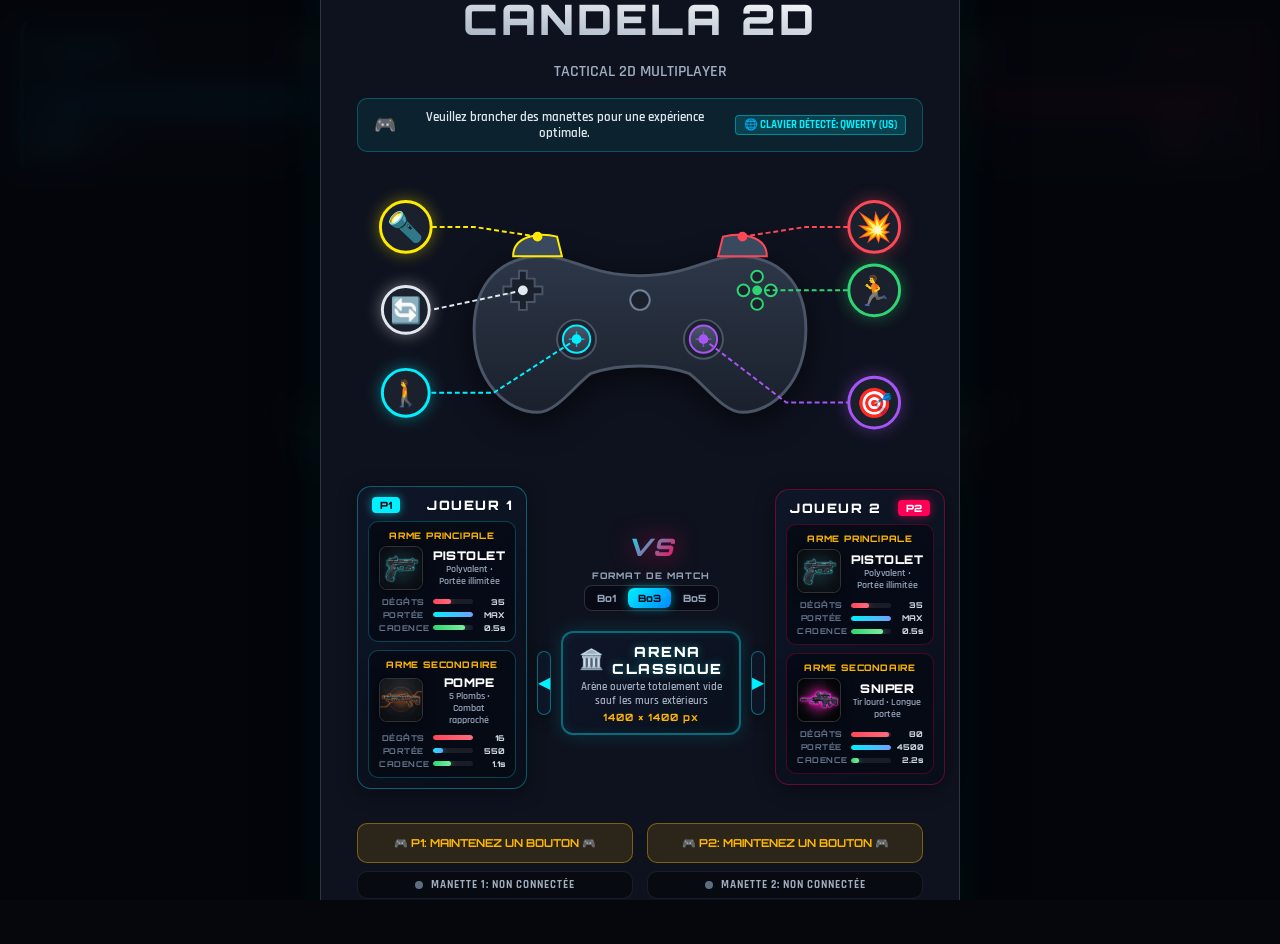
==== commit 10c3d0c8: "Support universel des claviers régionaux (AZERTY FR, QWERTY US, QWERTZ DE) avec détection automatiqu" ====
--- a/index.html
+++ b/index.html
@@ -37,11 +37,14 @@
                 <h1>CANDELA 2D</h1>
                 <p class="subtitle">TACTICAL 2D MULTIPLAYER</p>
 
-                <!-- Notice Expérience Optimale -->
+                <!-- Notice Expérience Optimale & Keyboard Layout -->
                 <div id="gamepad-notice" class="gamepad-notice"
-                    style="background: rgba(0, 240, 255, 0.08); border: 1px solid rgba(0, 240, 255, 0.25); border-radius: 10px; padding: 10px 16px; color: #e2e8f0; font-size: 13px; font-weight: 600; display: flex; align-items: center; justify-content: center; gap: 10px; margin-bottom: 5px;">
-                    <span style="font-size: 18px;">🎮</span>
-                    <span>Veuillez brancher des manettes pour une expérience de jeu optimale.</span>
+                    style="background: rgba(0, 240, 255, 0.08); border: 1px solid rgba(0, 240, 255, 0.25); border-radius: 10px; padding: 10px 16px; color: #e2e8f0; font-size: 13px; font-weight: 600; display: flex; align-items: center; justify-content: space-between; gap: 10px; margin-bottom: 5px;">
+                    <div style="display: flex; align-items: center; gap: 8px;">
+                        <span style="font-size: 18px;">🎮</span>
+                        <span>Veuillez brancher des manettes pour une expérience optimale.</span>
+                    </div>
+                    <span id="layout-badge" style="background: rgba(0, 240, 255, 0.15); border: 1px solid rgba(0, 240, 255, 0.4); padding: 2px 8px; border-radius: 4px; font-size: 11px; font-weight: 800; color: #00f0ff; white-space: nowrap;">🌐 CLAVIER DÉTECTÉ: AZERTY / QWERTY</span>
                 </div>
 
                 <!-- Schéma de la Manette -->
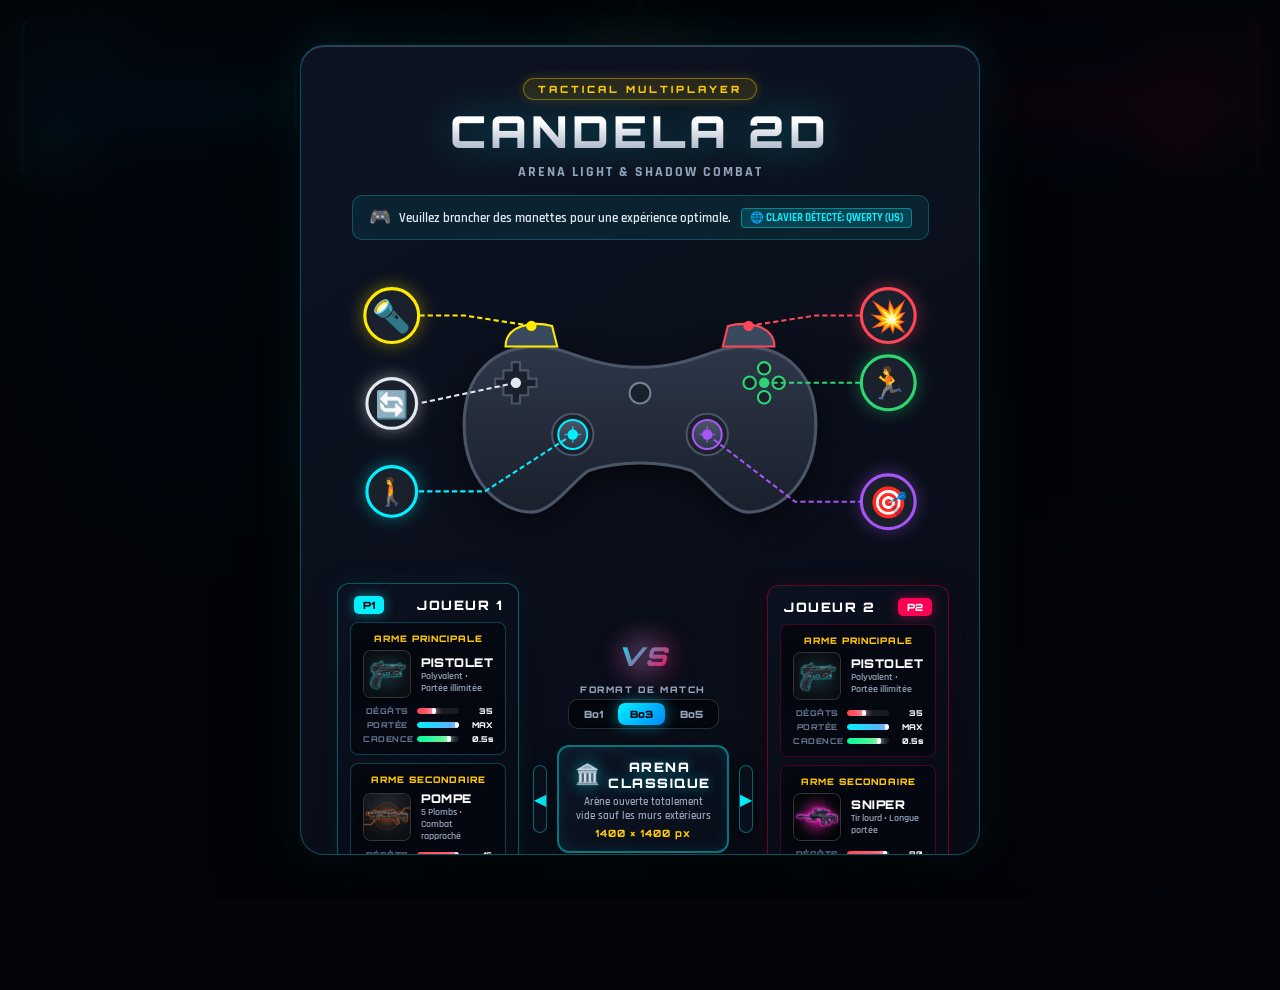
==== commit ac4f6c16: "Axe 4 complet: Polish & Juice (Hitstop freeze, Vibrations manette haptiques, Animations de mort avec" ====
--- a/index.html
+++ b/index.html
@@ -29,13 +29,18 @@
         <!-- Dynamic Scanline Visual Overlay -->
         <div class="screen-overlay"></div>
 
-
+        <!-- Ambient Esports Neon Background Glows -->
+        <div class="ambient-glow glow-p1" aria-hidden="true"></div>
+        <div class="ambient-glow glow-p2" aria-hidden="true"></div>
 
         <!-- Start / Audio Overlay -->
         <div id="start-overlay" class="modal-overlay">
             <div class="modal-card">
-                <h1>CANDELA 2D</h1>
-                <p class="subtitle">TACTICAL 2D MULTIPLAYER</p>
+                <div class="modal-glow-header">
+                    <span class="glow-tag floating-tag">TACTICAL MULTIPLAYER</span>
+                    <h1 class="glitch-title" data-text="CANDELA 2D">CANDELA 2D</h1>
+                    <p class="subtitle">ARENA LIGHT & SHADOW COMBAT</p>
+                </div>
 
                 <!-- Notice Expérience Optimale & Keyboard Layout -->
                 <div id="gamepad-notice" class="gamepad-notice"
@@ -229,7 +234,10 @@
 
                     <!-- CENTER MAP & VS BANNER -->
                     <div class="center-vs-panel">
-                        <div class="vs-badge">VS</div>
+                        <div class="vs-badge-wrapper">
+                            <div class="vs-glow-ring"></div>
+                            <div class="vs-badge">VS</div>
+                        </div>
 
                         <!-- Format de Match Selector (Axe 3) -->
                         <div class="match-format-box">
--- a/style.css
+++ b/style.css
@@ -1,17 +1,44 @@
-/* CANDELA 2D - Master Stylesheet */
+/* CANDELA 2D - Master Esports Stylesheet v0.2 */
+@import url('https://fonts.googleapis.com/css2?family=Orbitron:wght@400;600;800;900&family=Rajdhani:wght@500;600;700&display=swap');
+
 :root {
-    --bg-dark: #05070c;
-    --panel-bg: rgba(12, 16, 26, 0.75);
-    --panel-border: rgba(255, 255, 255, 0.12);
+    --bg-dark: #030509;
+    --panel-bg: rgba(10, 14, 24, 0.78);
+    --panel-bg-solid: rgba(12, 17, 30, 0.92);
+    --panel-border: rgba(0, 240, 255, 0.2);
+    --panel-border-bright: rgba(0, 240, 255, 0.45);
+    
+    /* Neon Team Colors */
     --p1-color: #00f0ff;
-    --p1-glow: rgba(0, 240, 255, 0.4);
+    --p1-glow: rgba(0, 240, 255, 0.5);
+    --p1-glow-subtle: rgba(0, 240, 255, 0.15);
+    --p1-dark: #0088ff;
+    
     --p2-color: #ff0055;
-    --p2-glow: rgba(255, 0, 85, 0.4);
-    --gold-accent: #ffb700;
+    --p2-glow: rgba(255, 0, 85, 0.5);
+    --p2-glow-subtle: rgba(255, 0, 85, 0.15);
+    --p2-dark: #bb0033;
+    
+    --gold-accent: #ffc800;
+    --gold-glow: rgba(255, 200, 0, 0.5);
+    
+    --text-primary: #f1f5f9;
+    --text-secondary: #94a3b8;
+    --text-muted: #64748b;
+    
     --font-heading: 'Orbitron', sans-serif;
     --font-body: 'Rajdhani', sans-serif;
-}
-
+    
+    --glass-blur: blur(16px) saturate(180%);
+    --glass-blur-heavy: blur(24px) saturate(200%);
+    
+    --radius-sm: 8px;
+    --radius-md: 12px;
+    --radius-lg: 18px;
+    --radius-xl: 24px;
+}
+
+/* Reset & Global */
 * {
     box-sizing: border-box;
     margin: 0;
@@ -24,9 +51,10 @@
     width: 100%;
     height: 100%;
     background-color: var(--bg-dark);
-    color: #ffffff;
+    color: var(--text-primary);
     font-family: var(--font-body);
     overflow: hidden;
+    -webkit-font-smoothing: antialiased;
 }
 
 #app-container {
@@ -36,7 +64,7 @@
     display: flex;
     justify-content: center;
     align-items: center;
-    background: #000;
+    background: radial-gradient(circle at 50% 50%, #0a0d18 0%, #030509 100%);
 }
 
 /* Canvas Fullscreen */
@@ -50,26 +78,58 @@
     z-index: 1;
 }
 
-/* Scanline visual filter overlay */
+/* Ambient Neon Background Glows */
+.ambient-glow {
+    position: absolute;
+    width: 50vw;
+    height: 50vh;
+    border-radius: 50%;
+    filter: blur(140px);
+    opacity: 0.28;
+    pointer-events: none;
+    z-index: 2;
+    animation: ambientFloat 12s infinite alternate ease-in-out;
+}
+
+.ambient-glow.glow-p1 {
+    top: -10%;
+    left: -10%;
+    background: radial-gradient(circle, var(--p1-color) 0%, rgba(0, 136, 255, 0) 70%);
+}
+
+.ambient-glow.glow-p2 {
+    bottom: -10%;
+    right: -10%;
+    background: radial-gradient(circle, var(--p2-color) 0%, rgba(255, 0, 85, 0) 70%);
+    animation-delay: -6s;
+}
+
+@keyframes ambientFloat {
+    0% { transform: translate(0, 0) scale(1); opacity: 0.22; }
+    50% { transform: translate(40px, 30px) scale(1.15); opacity: 0.32; }
+    100% { transform: translate(-30px, -20px) scale(0.95); opacity: 0.25; }
+}
+
+/* Scanline Visual Overlay */
 .screen-overlay {
     position: absolute;
     top: 0;
     left: 0;
     width: 100%;
     height: 100%;
-    z-index: 2;
+    z-index: 3;
     pointer-events: none;
     background: linear-gradient(
-        rgba(18, 16, 16, 0) 50%, 
-        rgba(0, 0, 0, 0.25) 50%
+        rgba(18, 22, 36, 0) 50%, 
+        rgba(0, 0, 0, 0.32) 50%
     ), linear-gradient(
         90deg,
-        rgba(255, 0, 0, 0.03),
-        rgba(0, 255, 0, 0.01),
-        rgba(0, 0, 255, 0.03)
+        rgba(0, 240, 255, 0.02),
+        rgba(0, 0, 0, 0.01),
+        rgba(255, 0, 85, 0.02)
     );
     background-size: 100% 4px, 6px 100%;
-    box-shadow: inset 0 0 100px rgba(0, 0, 0, 0.8);
+    box-shadow: inset 0 0 120px rgba(0, 0, 0, 0.88);
 }
 
 /* HUD Overlay Layer */
@@ -84,33 +144,37 @@
     display: flex;
     flex-direction: column;
     justify-content: space-between;
-    padding: 15px 25px;
-}
-
-/* Player HUD Card (Top Left / Right) */
+    padding: 18px 24px;
+}
+
+/* Player HUD Cards (Top Left / Right) */
 .player-hud {
     position: absolute;
     top: 20px;
-    width: 320px;
+    width: 330px;
     background: var(--panel-bg);
-    backdrop-filter: blur(12px);
-    border: 1px solid var(--panel-border);
-    border-radius: 12px;
+    backdrop-filter: var(--glass-blur);
+    -webkit-backdrop-filter: var(--glass-blur);
+    border: 1px solid rgba(255, 255, 255, 0.14);
+    border-radius: var(--radius-md);
     padding: 14px 18px;
-    box-shadow: 0 8px 32px rgba(0, 0, 0, 0.5);
+    box-shadow: 0 12px 36px rgba(0, 0, 0, 0.65), inset 0 1px 0 rgba(255, 255, 255, 0.1);
     display: flex;
     flex-direction: column;
     gap: 10px;
+    transition: transform 0.3s cubic-bezier(0.16, 1, 0.3, 1), box-shadow 0.3s ease;
 }
 
 .player-hud.left {
     left: 20px;
     border-left: 4px solid var(--p1-color);
+    box-shadow: 0 12px 36px rgba(0, 0, 0, 0.65), -4px 0 20px var(--p1-glow-subtle);
 }
 
 .player-hud.right {
     right: 20px;
     border-right: 4px solid var(--p2-color);
+    box-shadow: 0 12px 36px rgba(0, 0, 0, 0.65), 4px 0 20px var(--p2-glow-subtle);
 }
 
 .hud-header {
@@ -121,68 +185,111 @@
 
 .player-title {
     font-family: var(--font-heading);
-    font-size: 16px;
+    font-size: 15px;
     font-weight: 800;
-    letter-spacing: 1px;
+    letter-spacing: 1.5px;
 }
 
 .p1-text {
     color: var(--p1-color);
-    text-shadow: 0 0 10px var(--p1-glow);
+    text-shadow: 0 0 12px var(--p1-glow);
 }
 
 .p2-text {
     color: var(--p2-color);
-    text-shadow: 0 0 10px var(--p2-glow);
+    text-shadow: 0 0 12px var(--p2-glow);
 }
 
 .score-display {
     font-family: var(--font-heading);
-    font-size: 26px;
+    font-size: 28px;
     font-weight: 900;
     color: #fff;
+    text-shadow: 0 0 16px rgba(255, 255, 255, 0.4);
+    transition: transform 0.2s cubic-bezier(0.34, 1.56, 0.64, 1);
 }
 
 /* Health Bar */
 .bar-container {
     display: flex;
     flex-direction: column;
-    gap: 4px;
+    gap: 5px;
 }
 
 .bar-label {
-    font-size: 11px;
-    font-weight: 700;
-    letter-spacing: 1.5px;
-    color: #8a99ad;
+    font-size: 10px;
+    font-weight: 800;
+    letter-spacing: 2px;
+    color: var(--text-secondary);
+    text-transform: uppercase;
 }
 
 .bar-bg {
     position: relative;
     width: 100%;
-    height: 12px;
-    background: rgba(0, 0, 0, 0.6);
-    border-radius: 6px;
+    height: 14px;
+    background: rgba(4, 7, 14, 0.85);
+    border-radius: 8px;
     overflow: hidden;
-    border: 1px solid rgba(255, 255, 255, 0.08);
+    border: 1px solid rgba(255, 255, 255, 0.12);
+    box-shadow: inset 0 2px 4px rgba(0, 0, 0, 0.8);
 }
 
 .bar-fill {
     height: 100%;
-    transition: width 0.15s ease-out;
+    border-radius: 6px;
+    transition: width 0.2s cubic-bezier(0.16, 1, 0.3, 1);
+    position: relative;
+}
+
+.hp-fill::after {
+    content: '';
+    position: absolute;
+    top: 0;
+    right: 0;
+    width: 6px;
+    height: 100%;
+    background: #ffffff;
+    box-shadow: 0 0 8px #ffffff;
+    border-radius: 2px;
 }
 
 .p1-bg {
-    background: linear-gradient(90deg, #0088ff, var(--p1-color));
-    box-shadow: 0 0 10px var(--p1-glow);
+    background: linear-gradient(90deg, #0066cc, var(--p1-color));
+    box-shadow: 0 0 14px var(--p1-glow);
 }
 
 .p2-bg {
-    background: linear-gradient(90deg, #bb0033, var(--p2-color));
-    box-shadow: 0 0 10px var(--p2-glow);
-}
-
-/* Status Row (Cooldown Ring + Torch Indicator) */
+    background: linear-gradient(90deg, #aa002a, var(--p2-color));
+    box-shadow: 0 0 14px var(--p2-glow);
+}
+
+.hp-ghost {
+    position: absolute;
+    top: 0;
+    left: 0;
+    height: 100%;
+    background: rgba(255, 0, 85, 0.55);
+    border-radius: 6px;
+    transition: width 0.5s ease-out;
+    z-index: 1;
+}
+
+.hp-fill {
+    position: relative;
+    z-index: 2;
+}
+
+.health-bar-wrap.hp-critical .bar-bg {
+    animation: hpCriticalPulse 0.5s infinite alternate ease-in-out;
+}
+
+@keyframes hpCriticalPulse {
+    from { border-color: rgba(255, 0, 85, 0.4); box-shadow: 0 0 6px rgba(255, 0, 85, 0.4); }
+    to { border-color: var(--p2-color); box-shadow: 0 0 22px rgba(255, 0, 85, 0.95), inset 0 0 8px rgba(255, 0, 85, 0.4); }
+}
+
+/* Status Row */
 .status-row {
     display: flex;
     justify-content: space-between;
@@ -198,8 +305,9 @@
 
 .cd-ring-wrap {
     position: relative;
-    width: 38px;
-    height: 38px;
+    width: 40px;
+    height: 40px;
+    filter: drop-shadow(0 2px 6px rgba(0,0,0,0.5));
 }
 
 .cd-ring {
@@ -210,19 +318,19 @@
 
 .circle-bg {
     fill: none;
-    stroke: rgba(255, 255, 255, 0.1);
-    stroke-width: 3.8;
+    stroke: rgba(255, 255, 255, 0.12);
+    stroke-width: 4;
 }
 
 .circle-fill {
     fill: none;
-    stroke-width: 3.8;
+    stroke-width: 4;
     stroke-linecap: round;
     transition: stroke-dasharray 0.05s linear;
 }
 
-.p1-stroke { stroke: var(--p1-color); }
-.p2-stroke { stroke: var(--p2-color); }
+.p1-stroke { stroke: var(--p1-color); filter: drop-shadow(0 0 4px var(--p1-glow)); }
+.p2-stroke { stroke: var(--p2-color); filter: drop-shadow(0 0 4px var(--p2-glow)); }
 
 .cd-text {
     position: absolute;
@@ -231,63 +339,70 @@
     transform: translate(-50%, -50%);
     font-family: var(--font-heading);
     font-size: 8px;
+    font-weight: 900;
+    color: #fff;
+    letter-spacing: 0.5px;
+}
+
+.cd-ring-wrap.ready-flash .circle-fill {
+    filter: brightness(2.5) drop-shadow(0 0 10px currentColor);
+    transition: filter 0.3s ease;
+}
+
+.widget-label {
+    font-size: 11px;
     font-weight: 800;
-    color: #fff;
-}
-
-.widget-label {
-    font-size: 12px;
-    font-weight: 700;
+    letter-spacing: 1.5px;
+    color: var(--text-secondary);
+}
+
+.indicator-box {
+    display: flex;
+    align-items: center;
+    gap: 6px;
+    padding: 6px 14px;
+    border-radius: 20px;
+    font-size: 11px;
+    font-weight: 800;
     letter-spacing: 1px;
-    color: #b0c0d6;
-}
-
-.indicator-box {
-    display: flex;
-    align-items: center;
-    gap: 6px;
-    padding: 6px 12px;
-    border-radius: 20px;
-    font-size: 12px;
-    font-weight: 700;
-    background: rgba(0, 0, 0, 0.5);
-    border: 1px solid rgba(255, 255, 255, 0.1);
-    transition: all 0.2s ease;
+    background: rgba(5, 9, 18, 0.7);
+    border: 1px solid rgba(255, 255, 255, 0.12);
+    transition: all 0.25s ease;
 }
 
 .indicator-box.light-on {
-    background: rgba(255, 220, 100, 0.2);
-    border-color: rgba(255, 220, 100, 0.6);
-    color: #ffe600;
-    box-shadow: 0 0 12px rgba(255, 230, 0, 0.4);
+    background: rgba(255, 200, 0, 0.18);
+    border-color: rgba(255, 200, 0, 0.65);
+    color: var(--gold-accent);
+    box-shadow: 0 0 16px rgba(255, 200, 0, 0.45);
 }
 
 .indicator-box.light-off {
-    color: #5d6c7e;
+    color: var(--text-muted);
     opacity: 0.6;
 }
 
 .indicator-box.stealth-hidden {
-    background: rgba(0, 240, 255, 0.12);
-    border-color: rgba(0, 240, 255, 0.35);
-    color: #00f0ff;
-    box-shadow: 0 0 8px rgba(0, 240, 255, 0.2);
+    background: rgba(0, 240, 255, 0.14);
+    border-color: rgba(0, 240, 255, 0.4);
+    color: var(--p1-color);
+    box-shadow: 0 0 12px rgba(0, 240, 255, 0.25);
 }
 
 .indicator-box.stealth-revealed {
     background: rgba(255, 0, 85, 0.25);
-    border-color: rgba(255, 0, 85, 0.6);
-    color: #ff0055;
-    box-shadow: 0 0 14px rgba(255, 0, 85, 0.5);
+    border-color: rgba(255, 0, 85, 0.7);
+    color: var(--p2-color);
+    box-shadow: 0 0 18px rgba(255, 0, 85, 0.6);
     animation: stealthAlertPulse 0.8s infinite alternate ease-in-out;
 }
 
 @keyframes stealthAlertPulse {
-    from { transform: scale(0.96); opacity: 0.85; }
-    to { transform: scale(1.04); opacity: 1.0; }
-}
-
-/* Center HUD (Score / Timer / Round) */
+    from { transform: scale(0.95); opacity: 0.85; }
+    to { transform: scale(1.05); opacity: 1.0; }
+}
+
+/* Center HUD Header */
 #center-hud {
     position: absolute;
     top: 20px;
@@ -297,51 +412,154 @@
     flex-direction: column;
     align-items: center;
     background: var(--panel-bg);
-    backdrop-filter: blur(12px);
-    border: 1px solid var(--panel-border);
-    padding: 10px 24px;
-    border-radius: 14px;
-    box-shadow: 0 8px 32px rgba(0, 0, 0, 0.6);
+    backdrop-filter: var(--glass-blur);
+    -webkit-backdrop-filter: var(--glass-blur);
+    border: 1px solid rgba(255, 255, 255, 0.18);
+    padding: 10px 28px;
+    border-radius: var(--radius-md);
+    box-shadow: 0 12px 40px rgba(0, 0, 0, 0.75), inset 0 1px 0 rgba(255, 255, 255, 0.12);
+    min-width: 210px;
 }
 
 .brand-badge {
     font-family: var(--font-heading);
-    font-size: 11px;
+    font-size: 10px;
     font-weight: 900;
     letter-spacing: 3px;
     color: var(--gold-accent);
+    text-shadow: 0 0 10px var(--gold-glow);
     margin-bottom: 2px;
 }
 
 .timer-display {
     font-family: var(--font-heading);
-    font-size: 24px;
-    font-weight: 800;
+    font-size: 26px;
+    font-weight: 900;
     color: #ffffff;
     letter-spacing: 2px;
+    text-shadow: 0 0 12px rgba(255, 255, 255, 0.3);
 }
 
 .round-display {
+    font-size: 10px;
+    font-weight: 800;
+    letter-spacing: 2.5px;
+    color: var(--text-secondary);
+    margin-top: 1px;
+}
+
+.timer-critical {
+    color: var(--p2-color) !important;
+    text-shadow: 0 0 18px var(--p2-glow) !important;
+    animation: timerCriticalPulse 0.5s infinite alternate ease-in-out;
+}
+
+@keyframes timerCriticalPulse {
+    from { transform: scale(1); opacity: 0.85; }
+    to { transform: scale(1.1); opacity: 1.0; }
+}
+
+/* Match Score Dots */
+.match-score-dots-wrapper {
+    display: flex;
+    align-items: center;
+    gap: 8px;
+    margin-top: 4px;
+}
+
+.round-dots {
+    font-size: 13px;
+    letter-spacing: 4px;
+    font-family: monospace;
+    font-weight: 700;
+}
+
+.p1-dots {
+    color: var(--p1-color);
+    text-shadow: 0 0 10px var(--p1-glow);
+}
+
+.p2-dots {
+    color: var(--p2-color);
+    text-shadow: 0 0 10px var(--p2-glow);
+}
+
+.dots-vs {
+    font-size: 10px;
+    color: var(--text-muted);
+}
+
+.overtime-badge {
+    background: linear-gradient(90deg, #ff9f1a, #ff3838);
+    color: #ffffff;
+    font-family: var(--font-heading);
+    font-size: 10px;
+    font-weight: 900;
+    padding: 3px 10px;
+    border-radius: 4px;
+    letter-spacing: 1.5px;
+    margin-top: 2px;
+    box-shadow: 0 0 14px rgba(255, 159, 26, 0.7);
+    animation: pulseOvertime 0.8s infinite alternate ease-in-out;
+}
+
+@keyframes pulseOvertime {
+    from { transform: scale(1); box-shadow: 0 0 8px rgba(255, 159, 26, 0.6); }
+    to { transform: scale(1.08); box-shadow: 0 0 20px rgba(255, 56, 56, 0.95); }
+}
+
+/* Kill Feed */
+.kill-feed {
+    position: absolute;
+    top: 110px;
+    left: 50%;
+    transform: translateX(-50%);
+    display: flex;
+    flex-direction: column;
+    align-items: center;
+    gap: 6px;
+    z-index: 15;
+    pointer-events: none;
+    min-width: 220px;
+}
+
+.kill-feed-entry {
+    font-family: var(--font-heading);
     font-size: 11px;
-    font-weight: 700;
-    letter-spacing: 2px;
-    color: #8fa0b5;
+    font-weight: 800;
+    letter-spacing: 1px;
+    padding: 6px 18px;
+    background: rgba(6, 10, 20, 0.85);
+    border: 1px solid rgba(255, 255, 255, 0.12);
+    border-left: 4px solid currentColor;
+    border-radius: 6px;
+    backdrop-filter: blur(10px);
+    white-space: nowrap;
+    box-shadow: 0 4px 16px rgba(0, 0, 0, 0.6);
+    animation: feedSlideIn 0.3s cubic-bezier(0.34, 1.56, 0.64, 1) forwards;
+}
+
+@keyframes feedSlideIn {
+    from { opacity: 0; transform: translateY(-12px) scale(0.9); }
+    to { opacity: 1; transform: translateY(0) scale(1); }
 }
 
 /* Gamepad Bottom Bar */
 #gamepad-bar {
     position: absolute;
-    bottom: 15px;
+    bottom: 16px;
     left: 50%;
     transform: translateX(-50%);
     display: flex;
     align-items: center;
-    gap: 15px;
+    gap: 16px;
     background: var(--panel-bg);
-    backdrop-filter: blur(10px);
-    border: 1px solid var(--panel-border);
-    padding: 8px 20px;
+    backdrop-filter: var(--glass-blur);
+    -webkit-backdrop-filter: var(--glass-blur);
+    border: 1px solid rgba(255, 255, 255, 0.15);
+    padding: 8px 24px;
     border-radius: 30px;
+    box-shadow: 0 8px 30px rgba(0, 0, 0, 0.65);
 }
 
 .gp-badge {
@@ -349,44 +567,53 @@
     align-items: center;
     gap: 8px;
     font-size: 11px;
-    font-weight: 700;
+    font-weight: 800;
     letter-spacing: 1px;
-    padding: 4px 10px;
-    border-radius: 12px;
+    padding: 5px 12px;
+    border-radius: 14px;
+    transition: all 0.25s ease;
 }
 
 .gp-dot {
     width: 8px;
     height: 8px;
     border-radius: 50%;
-    background: #5d6c7e;
+    background: var(--text-muted);
+    transition: all 0.3s ease;
 }
 
 .gp-badge.connected {
-    color: #00ff88;
+    color: #00ff99;
 }
 .gp-badge.connected .gp-dot {
-    background: #00ff88;
-    box-shadow: 0 0 8px #00ff88;
+    background: #00ff99;
+    box-shadow: 0 0 10px #00ff99;
+    animation: gpDotPulse 1.5s infinite alternate ease-in-out;
+}
+
+@keyframes gpDotPulse {
+    from { transform: scale(0.9); opacity: 0.7; }
+    to { transform: scale(1.2); opacity: 1.0; }
 }
 
 .gp-badge.disconnected {
-    color: #a0aec0;
+    color: var(--text-secondary);
 }
 
 .start-gp-status {
     justify-content: center;
-    background: rgba(0, 0, 0, 0.4);
-    border: 1px solid rgba(255, 255, 255, 0.08);
+    background: rgba(4, 7, 14, 0.6);
+    border: 1px solid rgba(255, 255, 255, 0.1);
     border-radius: 10px;
-    padding: 6px 12px;
+    padding: 8px 14px;
     font-size: 11px;
 }
 
 .gp-hint {
     font-size: 11px;
-    color: #718096;
-    font-weight: 600;
+    color: var(--text-secondary);
+    font-weight: 700;
+    letter-spacing: 0.5px;
 }
 
 /* Modals & Overlays */
@@ -397,13 +624,14 @@
     width: 100%;
     height: 100%;
     z-index: 9000;
-    background: rgba(4, 6, 12, 0.88);
-    backdrop-filter: blur(16px);
+    background: rgba(3, 5, 10, 0.88);
+    backdrop-filter: var(--glass-blur-heavy);
+    -webkit-backdrop-filter: var(--glass-blur-heavy);
     display: flex;
     justify-content: center;
     align-items: center;
     pointer-events: auto;
-    transition: opacity 0.3s ease;
+    transition: opacity 0.35s ease;
 }
 
 .modal-overlay.hidden {
@@ -413,305 +641,114 @@
 }
 
 .modal-card {
-    width: 90%;
-    max-width: 640px;
-    background: rgba(15, 20, 32, 0.95);
-    border: 1px solid rgba(255, 255, 255, 0.15);
-    box-shadow: 0 20px 60px rgba(0, 0, 0, 0.9), 0 0 40px rgba(0, 240, 255, 0.1);
-    border-radius: 20px;
-    padding: 36px;
+    width: 92%;
+    max-width: 680px;
+    max-height: 90vh;
+    overflow-y: auto;
+    background: linear-gradient(150deg, rgba(14, 20, 36, 0.95) 0%, rgba(8, 12, 22, 0.98) 100%);
+    border: 1px solid rgba(0, 240, 255, 0.28);
+    box-shadow: 0 24px 80px rgba(0, 0, 0, 0.95), 0 0 50px rgba(0, 240, 255, 0.12), inset 0 1px 0 rgba(255, 255, 255, 0.2);
+    border-radius: var(--radius-xl);
+    padding: 32px 36px;
     display: flex;
     flex-direction: column;
     align-items: center;
     text-align: center;
-    gap: 16px;
+    gap: 14px;
+    position: relative;
+}
+
+/* Custom Scrollbar for Modal Card */
+.modal-card::-webkit-scrollbar {
+    width: 6px;
+}
+.modal-card::-webkit-scrollbar-track {
+    background: rgba(0, 0, 0, 0.2);
+    border-radius: 4px;
+}
+.modal-card::-webkit-scrollbar-thumb {
+    background: rgba(0, 240, 255, 0.3);
+    border-radius: 4px;
+}
+.modal-card::-webkit-scrollbar-thumb:hover {
+    background: rgba(0, 240, 255, 0.6);
+}
+
+.modal-glow-header {
+    display: flex;
+    flex-direction: column;
+    align-items: center;
+    gap: 4px;
 }
 
 .glow-tag {
     font-family: var(--font-heading);
-    font-size: 11px;
-    font-weight: 800;
+    font-size: 10px;
+    font-weight: 900;
     letter-spacing: 3px;
     color: var(--gold-accent);
-    background: rgba(255, 183, 0, 0.1);
-    border: 1px solid rgba(255, 183, 0, 0.3);
+    background: rgba(255, 200, 0, 0.12);
+    border: 1px solid rgba(255, 200, 0, 0.4);
     padding: 4px 14px;
     border-radius: 20px;
+    box-shadow: 0 0 12px rgba(255, 200, 0, 0.2);
+}
+
+.floating-tag {
+    animation: floatBadge 3.5s infinite alternate ease-in-out;
+}
+
+@keyframes floatBadge {
+    0% { transform: translateY(0); }
+    100% { transform: translateY(-4px); }
 }
 
 .modal-card h1 {
     font-family: var(--font-heading);
-    font-size: 42px;
-    font-weight: 900;
-    letter-spacing: 3px;
-    background: linear-gradient(185deg, #ffffff, #a0aec0);
+    font-size: 44px;
+    font-weight: 900;
+    letter-spacing: 4px;
+    background: linear-gradient(180deg, #ffffff 30%, #94a3b8 100%);
     -webkit-background-clip: text;
     -webkit-text-fill-color: transparent;
+    filter: drop-shadow(0 0 20px rgba(0, 240, 255, 0.35));
 }
 
 .modal-card .subtitle {
-    font-size: 16px;
-    color: #a0aec0;
-    font-weight: 600;
-}
-
-.rules-box {
-    width: 100%;
-    background: rgba(0, 0, 0, 0.4);
-    border: 1px solid rgba(255, 255, 255, 0.08);
-    border-radius: 12px;
-    padding: 16px;
-    text-align: left;
-}
-
-.rules-box h3 {
-    font-family: var(--font-heading);
-    font-size: 13px;
-    color: #fff;
-    margin-bottom: 10px;
-    letter-spacing: 1px;
-}
-
-.rules-box ul {
-    list-style: none;
-    display: flex;
-    flex-direction: column;
-    gap: 8px;
     font-size: 14px;
-    color: #cbd5e0;
-}
-
-.controls-overview {
-    display: grid;
-    grid-template-columns: 1fr 1fr;
-    gap: 14px;
-    width: 100%;
-}
-
-.player-controls {
-    background: rgba(0, 0, 0, 0.4);
-    border: 1px solid rgba(255, 255, 255, 0.08);
-    border-radius: 12px;
-    padding: 14px;
-    text-align: left;
-    display: flex;
-    flex-direction: column;
-    gap: 6px;
-    font-size: 13px;
-}
-
-.player-controls h4 {
-    font-family: var(--font-heading);
-    font-size: 13px;
-    display: flex;
-    align-items: center;
-    gap: 8px;
-    margin-bottom: 4px;
-}
-
-.badge {
-    padding: 2px 6px;
-    border-radius: 4px;
-    font-size: 10px;
-    font-weight: 900;
-}
-
-.p1-badge { background: var(--p1-color); color: #000; }
-.p2-badge { background: var(--p2-color); color: #fff; }
-
-.kb-hint {
-    font-size: 11px;
-    color: #718096;
-    margin-top: 4px;
-}
-
-.btn-primary {
-    width: 100%;
-    margin-top: 10px;
-    padding: 16px 28px;
-    font-family: var(--font-heading);
-    font-size: 16px;
-    font-weight: 800;
+    color: var(--text-secondary);
+    font-weight: 700;
     letter-spacing: 2px;
-    color: #05070c;
-    background: linear-gradient(135deg, #00f0ff, #0088ff);
-    border: none;
-    border-radius: 12px;
-    cursor: pointer;
-    box-shadow: 0 6px 20px rgba(0, 240, 255, 0.4);
-    transition: transform 0.15s ease, box-shadow 0.15s ease;
-}
-
-.btn-primary:hover {
-    transform: translateY(-2px);
-    box-shadow: 0 10px 30px rgba(0, 240, 255, 0.6);
-}
-
-.btn-primary:active {
-    transform: translateY(1px);
-}
-
-/* Victory Modal Specifics */
-#victory-modal {
-    background: rgba(4, 6, 12, 0.4);
-    backdrop-filter: blur(4px);
-}
-
-.victory-card h2 {
-    font-family: var(--font-heading);
-    font-size: 26px;
-    color: #fff;
-}
-
-.score-board {
-    display: flex;
-    align-items: center;
-    justify-content: center;
-    gap: 20px;
-    margin: 10px 0;
-}
-
-.score-box {
-    display: flex;
-    flex-direction: column;
-    align-items: center;
-    padding: 12px 24px;
-    background: rgba(0, 0, 0, 0.5);
-    border-radius: 12px;
-    border: 1px solid rgba(255, 255, 255, 0.1);
-}
-
-.sb-label {
-    font-size: 11px;
-    font-weight: 700;
-    color: #a0aec0;
-}
-
-.sb-val {
-    font-family: var(--font-heading);
-    font-size: 32px;
-    font-weight: 900;
-    color: #fff;
-}
-
-.sb-vs {
-    font-family: var(--font-heading);
-    font-size: 18px;
-    font-weight: 900;
-    color: #4a5568;
-}
-
-/* Map Choice Carousel */
-.map-carousel-wrapper {
-    display: flex;
-    align-items: center;
-    justify-content: center;
-    gap: 10px;
-    width: 100%;
-    margin: 8px 0;
-}
-
-.map-nav-btn {
-    background: rgba(15, 23, 42, 0.85);
-    border: 1px solid rgba(0, 240, 255, 0.4);
-    color: #00f0ff;
-    font-size: 16px;
-    width: 40px;
-    height: 64px;
-    border-radius: 10px;
-    cursor: pointer;
-    display: flex;
-    align-items: center;
-    justify-content: center;
-    transition: all 0.2s ease;
-    box-shadow: 0 4px 12px rgba(0, 0, 0, 0.4);
-}
-
-.map-nav-btn:hover {
-    background: rgba(0, 240, 255, 0.25);
-    border-color: #00f0ff;
-    transform: scale(1.06);
-    box-shadow: 0 0 15px rgba(0, 240, 255, 0.5);
-}
-
-.map-nav-btn:active {
-    transform: scale(0.96);
-}
-
-.map-card {
-    flex: 1;
-    background: linear-gradient(135deg, rgba(15, 23, 42, 0.9), rgba(10, 16, 28, 0.95));
-    border: 2px solid rgba(0, 240, 255, 0.4);
-    border-radius: 12px;
-    padding: 10px 16px;
-    display: flex;
-    flex-direction: column;
-    align-items: center;
-    gap: 3px;
-    box-shadow: 0 0 20px rgba(0, 240, 255, 0.15), inset 0 0 12px rgba(0, 240, 255, 0.08);
-    transition: all 0.25s ease;
-    min-height: 64px;
-}
-
-.map-card-header {
-    display: flex;
-    align-items: center;
-    gap: 8px;
-}
-
-.map-card-icon {
-    font-size: 20px;
-}
-
-.map-card-title {
-    font-family: var(--font-heading);
-    font-size: 14px;
-    font-weight: 900;
-    color: #ffffff;
-    letter-spacing: 1.5px;
-    text-shadow: 0 0 10px rgba(0, 240, 255, 0.4);
-}
-
-.map-card-desc {
-    font-size: 11px;
-    color: #a0aec0;
-    font-weight: 600;
-}
-
-.map-card-size {
-    font-family: var(--font-heading);
-    font-size: 10px;
-    color: var(--gold-accent);
-    letter-spacing: 1px;
-    font-weight: 700;
-}
-
-/* Rich Esports VS Selection Layout */
+}
+
+/* VS Selection Container */
 .vs-selection-container {
     display: grid;
     grid-template-columns: 1fr 220px 1fr;
     gap: 14px;
     width: 100%;
-    margin: 8px 0;
+    margin: 6px 0;
     align-items: center;
 }
 
 .player-vs-panel {
-    background: linear-gradient(145deg, rgba(15, 23, 42, 0.85), rgba(8, 14, 26, 0.95));
-    border-radius: 14px;
-    padding: 10px;
+    background: linear-gradient(145deg, rgba(12, 18, 32, 0.85), rgba(6, 10, 20, 0.95));
+    border-radius: var(--radius-md);
+    padding: 12px;
     display: flex;
     flex-direction: column;
     gap: 8px;
-    box-shadow: 0 4px 20px rgba(0, 0, 0, 0.4);
+    box-shadow: 0 6px 24px rgba(0, 0, 0, 0.5), inset 0 1px 0 rgba(255, 255, 255, 0.08);
 }
 
 .p1-vs-panel {
     border: 1px solid rgba(0, 240, 255, 0.35);
+    box-shadow: 0 6px 24px rgba(0, 0, 0, 0.5), 0 0 20px rgba(0, 240, 255, 0.1);
 }
 
 .p2-vs-panel {
     border: 1px solid rgba(255, 0, 85, 0.35);
+    box-shadow: 0 6px 24px rgba(0, 0, 0, 0.5), 0 0 20px rgba(255, 0, 85, 0.1);
 }
 
 .player-panel-header {
@@ -730,43 +767,43 @@
 }
 
 .p1-badge {
-    background: #00f0ff;
-    color: #060a12;
+    background: var(--p1-color);
+    color: #030509;
     font-family: var(--font-heading);
     font-size: 10px;
     font-weight: 900;
-    padding: 2px 8px;
-    border-radius: 4px;
-    box-shadow: 0 0 10px rgba(0, 240, 255, 0.6);
+    padding: 3px 9px;
+    border-radius: 5px;
+    box-shadow: 0 0 12px var(--p1-glow);
 }
 
 .p2-badge {
-    background: #ff0055;
+    background: var(--p2-color);
     color: #ffffff;
     font-family: var(--font-heading);
     font-size: 10px;
     font-weight: 900;
-    padding: 2px 8px;
-    border-radius: 4px;
-    box-shadow: 0 0 10px rgba(255, 0, 85, 0.6);
+    padding: 3px 9px;
+    border-radius: 5px;
+    box-shadow: 0 0 12px var(--p2-glow);
 }
 
 /* Weapon Slot Cards */
 .weapon-slot-card {
-    background: rgba(6, 10, 20, 0.85);
-    border-radius: 10px;
-    padding: 8px 10px;
-    display: flex;
-    flex-direction: column;
-    gap: 5px;
+    background: rgba(5, 8, 16, 0.85);
+    border-radius: var(--radius-sm);
+    padding: 10px 12px;
+    display: flex;
+    flex-direction: column;
+    gap: 6px;
     cursor: pointer;
-    transition: all 0.22s cubic-bezier(0.2, 0.8, 0.2, 1);
+    transition: all 0.25s cubic-bezier(0.16, 1, 0.3, 1);
     position: relative;
     user-select: none;
 }
 
 .weapon-slot-card:hover {
-    transform: translateY(-2px) scale(1.02);
+    transform: translateY(-3px) scale(1.02);
 }
 
 .p1-border {
@@ -774,8 +811,8 @@
 }
 
 .p1-border:hover {
-    border-color: #00f0ff;
-    box-shadow: 0 0 16px rgba(0, 240, 255, 0.35);
+    border-color: var(--p1-color);
+    box-shadow: 0 0 20px rgba(0, 240, 255, 0.4), inset 0 0 10px rgba(0, 240, 255, 0.1);
 }
 
 .p2-border {
@@ -783,16 +820,16 @@
 }
 
 .p2-border:hover {
-    border-color: #ff0055;
-    box-shadow: 0 0 16px rgba(255, 0, 85, 0.35);
+    border-color: var(--p2-color);
+    box-shadow: 0 0 20px rgba(255, 0, 85, 0.4), inset 0 0 10px rgba(255, 0, 85, 0.1);
 }
 
 .slot-badge {
     font-family: var(--font-heading);
     font-size: 9px;
-    font-weight: 800;
+    font-weight: 900;
     color: var(--gold-accent);
-    letter-spacing: 0.8px;
+    letter-spacing: 1px;
     text-transform: uppercase;
 }
 
@@ -803,143 +840,502 @@
 }
 
 .weapon-card-img-wrap {
-    width: 44px;
-    height: 44px;
+    width: 48px;
+    height: 48px;
     border-radius: 8px;
     overflow: hidden;
-    background: rgba(0, 0, 0, 0.5);
-    border: 1px solid rgba(255, 255, 255, 0.18);
+    background: rgba(0, 0, 0, 0.6);
+    border: 1px solid rgba(255, 255, 255, 0.2);
     display: flex;
     align-items: center;
     justify-content: center;
-    box-shadow: 0 0 12px rgba(0, 0, 0, 0.6);
+    box-shadow: 0 0 14px rgba(0, 0, 0, 0.7);
     flex-shrink: 0;
+    position: relative;
 }
 
 .weapon-card-img {
     width: 100%;
     height: 100%;
     object-fit: cover;
-    transition: transform 0.25s ease;
+    transition: transform 0.3s ease, filter 0.3s ease;
 }
 
 .weapon-slot-card:hover .weapon-card-img {
-    transform: scale(1.12);
-}
-
-/* Match Format Selector (Axe 3) */
+    transform: scale(1.15);
+    filter: brightness(1.15);
+}
+
+.weapon-card-info {
+    display: flex;
+    flex-direction: column;
+    text-align: left;
+}
+
+.weapon-card-name {
+    font-family: var(--font-heading);
+    font-size: 12px;
+    font-weight: 900;
+    color: #ffffff;
+    letter-spacing: 0.5px;
+}
+
+.weapon-card-desc {
+    font-size: 10px;
+    color: var(--text-secondary);
+    font-weight: 600;
+}
+
+/* Stat Bars inside Weapon Card */
+.weapon-stats-list {
+    display: flex;
+    flex-direction: column;
+    gap: 4px;
+    margin-top: 2px;
+}
+
+.stat-row {
+    display: flex;
+    align-items: center;
+    gap: 6px;
+}
+
+.stat-label {
+    font-family: var(--font-heading);
+    font-size: 8px;
+    font-weight: 800;
+    color: var(--text-muted);
+    width: 48px;
+    letter-spacing: 0.5px;
+}
+
+.stat-bar-bg {
+    flex: 1;
+    height: 6px;
+    background: rgba(255, 255, 255, 0.08);
+    border-radius: 4px;
+    overflow: hidden;
+    position: relative;
+}
+
+.stat-bar-fill {
+    height: 100%;
+    border-radius: 4px;
+    transition: width 0.35s cubic-bezier(0.16, 1, 0.3, 1);
+    position: relative;
+}
+
+.stat-bar-fill::after {
+    content: '';
+    position: absolute;
+    right: 0;
+    top: 0;
+    width: 4px;
+    height: 100%;
+    background: #ffffff;
+    box-shadow: 0 0 6px #ffffff;
+    border-radius: 2px;
+}
+
+.damage-fill {
+    background: linear-gradient(90deg, #ff4757, #ff6b81);
+    box-shadow: 0 0 8px rgba(255, 71, 87, 0.7);
+}
+
+.range-fill {
+    background: linear-gradient(90deg, #00f0ff, #70a1ff);
+    box-shadow: 0 0 8px rgba(0, 240, 255, 0.7);
+}
+
+.rate-fill {
+    background: linear-gradient(90deg, #00ff99, #7bed9f);
+    box-shadow: 0 0 8px rgba(0, 255, 153, 0.7);
+}
+
+.stat-val {
+    font-family: var(--font-heading);
+    font-size: 8px;
+    font-weight: 900;
+    color: var(--text-primary);
+    width: 28px;
+    text-align: right;
+}
+
+/* Center Panel & VS Badge */
+.center-vs-panel {
+    display: flex;
+    flex-direction: column;
+    align-items: center;
+    gap: 8px;
+}
+
+.vs-badge-wrapper {
+    position: relative;
+    display: flex;
+    align-items: center;
+    justify-content: center;
+    margin: 4px 0;
+}
+
+.vs-glow-ring {
+    position: absolute;
+    width: 48px;
+    height: 48px;
+    border-radius: 50%;
+    background: radial-gradient(circle, rgba(0, 240, 255, 0.25) 0%, rgba(255, 0, 85, 0.25) 100%);
+    filter: blur(10px);
+    animation: vsGlowPulse 2.5s infinite alternate ease-in-out;
+}
+
+@keyframes vsGlowPulse {
+    0% { transform: scale(0.9); opacity: 0.6; }
+    100% { transform: scale(1.3); opacity: 1.0; }
+}
+
+.vs-badge {
+    position: relative;
+    z-index: 2;
+    font-family: var(--font-heading);
+    font-size: 26px;
+    font-weight: 900;
+    font-style: italic;
+    background: linear-gradient(135deg, var(--p1-color), var(--p2-color));
+    -webkit-background-clip: text;
+    -webkit-text-fill-color: transparent;
+    filter: drop-shadow(0 0 14px rgba(255, 0, 85, 0.7));
+    letter-spacing: 2px;
+    animation: floatBadge 3s infinite alternate ease-in-out;
+}
+
+/* Match Format Selector */
 .match-format-box {
     display: flex;
     flex-direction: column;
     align-items: center;
     gap: 4px;
-    margin-bottom: 4px;
+    margin-bottom: 2px;
 }
 
 .format-label {
     font-family: var(--font-heading);
     font-size: 9px;
-    font-weight: 800;
-    color: #94a3b8;
-    letter-spacing: 1px;
+    font-weight: 900;
+    color: var(--text-secondary);
+    letter-spacing: 1.5px;
 }
 
 .format-btn-group {
     display: flex;
-    background: rgba(6, 10, 20, 0.85);
+    background: rgba(4, 7, 14, 0.85);
     border: 1px solid rgba(255, 255, 255, 0.15);
-    border-radius: 8px;
-    padding: 2px;
-    gap: 2px;
+    border-radius: 10px;
+    padding: 3px;
+    gap: 3px;
+    box-shadow: inset 0 2px 4px rgba(0,0,0,0.5);
 }
 
 .format-btn {
     background: transparent;
     border: none;
-    color: #94a3b8;
+    color: var(--text-secondary);
     font-family: var(--font-heading);
     font-size: 10px;
-    font-weight: 800;
-    padding: 4px 10px;
-    border-radius: 6px;
+    font-weight: 900;
+    padding: 5px 12px;
+    border-radius: 7px;
     cursor: pointer;
-    transition: all 0.2s ease;
+    transition: all 0.2s cubic-bezier(0.16, 1, 0.3, 1);
+    position: relative;
+    overflow: hidden;
 }
 
 .format-btn:hover {
     color: #ffffff;
+    background: rgba(255, 255, 255, 0.08);
 }
 
 .format-btn.active {
-    background: linear-gradient(135deg, #00f0ff, #0088ff);
-    color: #060a12;
-    box-shadow: 0 0 10px rgba(0, 240, 255, 0.5);
-}
-
-/* Round Dots in Center HUD (Axe 3) */
-.match-score-dots-wrapper {
+    background: linear-gradient(135deg, var(--p1-color), var(--p1-dark));
+    color: #030509;
+    box-shadow: 0 0 14px var(--p1-glow);
+}
+
+/* Map Choice Carousel */
+.map-carousel-wrapper {
+    display: flex;
+    align-items: center;
+    justify-content: center;
+    gap: 10px;
+    width: 100%;
+    margin: 6px 0;
+}
+
+.map-nav-btn {
+    background: rgba(10, 16, 28, 0.9);
+    border: 1px solid rgba(0, 240, 255, 0.4);
+    color: var(--p1-color);
+    font-size: 16px;
+    width: 42px;
+    height: 68px;
+    border-radius: var(--radius-sm);
+    cursor: pointer;
+    display: flex;
+    align-items: center;
+    justify-content: center;
+    transition: all 0.2s cubic-bezier(0.16, 1, 0.3, 1);
+    box-shadow: 0 4px 14px rgba(0, 0, 0, 0.5);
+}
+
+.map-nav-btn:hover {
+    background: rgba(0, 240, 255, 0.22);
+    border-color: var(--p1-color);
+    transform: scale(1.08);
+    box-shadow: 0 0 20px var(--p1-glow);
+}
+
+.map-nav-btn:active {
+    transform: scale(0.95);
+}
+
+.map-card {
+    flex: 1;
+    background: linear-gradient(145deg, rgba(14, 22, 38, 0.92), rgba(8, 14, 24, 0.96));
+    border: 2px solid rgba(0, 240, 255, 0.45);
+    border-radius: var(--radius-md);
+    padding: 12px 16px;
+    display: flex;
+    flex-direction: column;
+    align-items: center;
+    gap: 4px;
+    box-shadow: 0 8px 24px rgba(0, 0, 0, 0.6), inset 0 0 16px rgba(0, 240, 255, 0.1);
+    transition: all 0.25s ease;
+    min-height: 68px;
+}
+
+.map-card-header {
     display: flex;
     align-items: center;
     gap: 8px;
-    margin-top: 4px;
-}
-
-.round-dots {
+}
+
+.map-card-icon {
+    font-size: 20px;
+    filter: drop-shadow(0 0 8px rgba(0, 240, 255, 0.5));
+}
+
+.map-card-title {
+    font-family: var(--font-heading);
     font-size: 13px;
-    letter-spacing: 3px;
-    font-family: monospace;
-}
-
-.p1-dots {
-    color: #00f0ff;
-    text-shadow: 0 0 8px rgba(0, 240, 255, 0.8);
-}
-
-.p2-dots {
-    color: #ff0055;
-    text-shadow: 0 0 8px rgba(255, 0, 85, 0.8);
-}
-
-.dots-vs {
+    font-weight: 900;
+    color: #ffffff;
+    letter-spacing: 1.5px;
+    text-shadow: 0 0 12px var(--p1-glow);
+}
+
+.map-card-desc {
+    font-size: 11px;
+    color: var(--text-secondary);
+    font-weight: 600;
+}
+
+.map-card-size {
+    font-family: var(--font-heading);
     font-size: 10px;
-    color: #64748b;
-}
-
-.overtime-badge {
-    background: linear-gradient(90deg, #ff9f1a, #ff3838);
-    color: #ffffff;
-    font-family: var(--font-heading);
-    font-size: 10px;
-    font-weight: 900;
-    padding: 2px 8px;
-    border-radius: 4px;
-    letter-spacing: 1.5px;
-    animation: pulseOvertime 0.8s infinite alternate;
-}
-
-@keyframes pulseOvertime {
-    from { transform: scale(1); box-shadow: 0 0 6px rgba(255, 159, 26, 0.6); }
-    to { transform: scale(1.08); box-shadow: 0 0 14px rgba(255, 56, 56, 0.9); }
-}
-
-/* Match Statistics Breakdown (Axe 3) */
+    color: var(--gold-accent);
+    letter-spacing: 1px;
+    font-weight: 800;
+}
+
+/* Dual Controller Ready Badges */
+.ready-status-box {
+    display: flex;
+    gap: 12px;
+    margin: 8px 0;
+    width: 100%;
+}
+
+.ready-badge {
+    position: relative;
+    flex: 1;
+    padding: 12px;
+    border-radius: var(--radius-sm);
+    font-family: var(--font-heading);
+    font-size: 11px;
+    font-weight: 800;
+    text-align: center;
+    overflow: hidden;
+    transition: all 0.25s ease;
+}
+
+.ready-progress-bar {
+    position: absolute;
+    top: 0;
+    left: 0;
+    height: 100%;
+    background: linear-gradient(90deg, rgba(0, 255, 153, 0.4), rgba(0, 240, 255, 0.8));
+    border-radius: var(--radius-sm);
+    transition: width 0.04s linear;
+    z-index: 1;
+}
+
+.ready-badge .rb-icon,
+.ready-badge .rb-text {
+    position: relative;
+    z-index: 2;
+}
+
+.ready-badge.waiting {
+    background: rgba(255, 200, 0, 0.12);
+    border: 1px solid rgba(255, 200, 0, 0.45);
+    color: var(--gold-accent);
+    box-shadow: 0 0 14px rgba(255, 200, 0, 0.2);
+    animation: readyPulse 1.2s infinite alternate ease-in-out;
+}
+
+.ready-badge.ready {
+    background: rgba(0, 255, 153, 0.22);
+    border: 1px solid #00ff99;
+    color: #00ff99;
+    box-shadow: 0 0 20px rgba(0, 255, 153, 0.5);
+    transform: scale(1.02);
+}
+
+@keyframes readyPulse {
+    from { opacity: 0.75; }
+    to { opacity: 1.0; }
+}
+
+/* Primary Button Polish */
+.btn-primary {
+    width: 100%;
+    margin-top: 10px;
+    padding: 16px 28px;
+    font-family: var(--font-heading);
+    font-size: 16px;
+    font-weight: 900;
+    letter-spacing: 2px;
+    color: #030509;
+    background: linear-gradient(135deg, var(--p1-color), #0088ff);
+    border: none;
+    border-radius: var(--radius-md);
+    cursor: pointer;
+    box-shadow: 0 6px 24px rgba(0, 240, 255, 0.45);
+    transition: transform 0.2s cubic-bezier(0.16, 1, 0.3, 1), box-shadow 0.2s ease;
+    position: relative;
+    overflow: hidden;
+}
+
+.btn-primary::after {
+    content: '';
+    position: absolute;
+    top: -50%;
+    left: -60%;
+    width: 50%;
+    height: 200%;
+    background: linear-gradient(90deg, transparent, rgba(255, 255, 255, 0.4), transparent);
+    transform: rotate(25deg);
+    transition: left 0.6s ease;
+}
+
+.btn-primary:hover {
+    transform: translateY(-2px);
+    box-shadow: 0 10px 36px rgba(0, 240, 255, 0.75);
+}
+
+.btn-primary:hover::after {
+    left: 130%;
+}
+
+.btn-primary:active {
+    transform: translateY(1px);
+}
+
+/* Victory Modal Specifics */
+#victory-modal {
+    background: rgba(3, 5, 10, 0.55);
+    backdrop-filter: var(--glass-blur);
+}
+
+.victory-card {
+    animation: victoryBounceIn 0.5s cubic-bezier(0.34, 1.56, 0.64, 1) forwards;
+}
+
+@keyframes victoryBounceIn {
+    0% { transform: scale(0.7); opacity: 0; }
+    60% { transform: scale(1.04); opacity: 1; }
+    100% { transform: scale(1); opacity: 1; }
+}
+
+.victory-card h2 {
+    font-family: var(--font-heading);
+    font-size: 26px;
+    font-weight: 900;
+    color: #fff;
+    text-shadow: 0 0 16px rgba(255, 255, 255, 0.4);
+}
+
+.score-board {
+    display: flex;
+    align-items: center;
+    justify-content: center;
+    gap: 20px;
+    margin: 10px 0;
+}
+
+.score-box {
+    display: flex;
+    flex-direction: column;
+    align-items: center;
+    padding: 12px 26px;
+    background: rgba(4, 7, 14, 0.75);
+    border-radius: var(--radius-md);
+    border: 1px solid rgba(255, 255, 255, 0.15);
+    box-shadow: 0 4px 16px rgba(0,0,0,0.5);
+}
+
+.sb-label {
+    font-size: 11px;
+    font-weight: 800;
+    color: var(--text-secondary);
+}
+
+.sb-val {
+    font-family: var(--font-heading);
+    font-size: 34px;
+    font-weight: 900;
+    color: #fff;
+}
+
+.sb-vs {
+    font-family: var(--font-heading);
+    font-size: 18px;
+    font-weight: 900;
+    color: var(--gold-accent);
+    text-shadow: 0 0 10px var(--gold-glow);
+}
+
+.p1-score-box { border-color: var(--p1-color); box-shadow: 0 0 20px var(--p1-glow-subtle); }
+.p2-score-box { border-color: var(--p2-color); box-shadow: 0 0 20px var(--p2-glow-subtle); }
+
+/* Match Statistics Breakdown */
 .match-stats-box {
     display: grid;
     grid-template-columns: 1fr 40px 1fr;
     gap: 10px;
-    background: rgba(6, 10, 20, 0.8);
-    border: 1px solid rgba(255, 255, 255, 0.12);
-    border-radius: 10px;
-    padding: 10px;
+    background: rgba(4, 7, 14, 0.85);
+    border: 1px solid rgba(255, 255, 255, 0.14);
+    border-radius: var(--radius-md);
+    padding: 12px;
     width: 100%;
     margin: 8px 0;
     align-items: center;
+    box-shadow: inset 0 2px 4px rgba(0,0,0,0.6);
 }
 
 .stats-col {
     display: flex;
     flex-direction: column;
-    gap: 4px;
+    gap: 5px;
 }
 
 .p1-stats-col { text-align: left; }
@@ -950,207 +1346,28 @@
     justify-content: space-between;
     font-family: var(--font-heading);
     font-size: 10px;
-    font-weight: 700;
-    color: #cbd5e1;
-}
-
-.p1-stats-col .stat-line span:last-child { color: #00f0ff; }
-.p2-stats-col .stat-line span:last-child { color: #ff0055; }
+    font-weight: 800;
+    color: var(--text-secondary);
+}
+
+.p1-stats-col .stat-line span:last-child { color: var(--p1-color); text-shadow: 0 0 8px var(--p1-glow); }
+.p2-stats-col .stat-line span:last-child { color: var(--p2-color); text-shadow: 0 0 8px var(--p2-glow); }
 
 .stats-vs-divider {
     font-family: var(--font-heading);
     font-size: 9px;
     font-weight: 900;
-    color: #64748b;
+    color: var(--text-muted);
     text-align: center;
 }
-
-.weapon-card-icon {
-    font-size: 26px;
-    filter: drop-shadow(0 0 8px rgba(255, 255, 255, 0.3));
-    width: 36px;
-    height: 36px;
-    display: flex;
-    align-items: center;
-    justify-content: center;
-    background: rgba(255, 255, 255, 0.04);
-    border-radius: 8px;
-}
-
-.weapon-card-info {
-    display: flex;
-    flex-direction: column;
-}
-
-.weapon-card-name {
-    font-family: var(--font-heading);
-    font-size: 12px;
-    font-weight: 900;
-    color: #ffffff;
-    letter-spacing: 0.5px;
-}
-
-.weapon-card-desc {
-    font-size: 10px;
-    color: #94a3b8;
-    font-weight: 600;
-}
-
-/* Stat Bars */
-.weapon-stats-list {
-    display: flex;
-    flex-direction: column;
-    gap: 3px;
-    margin-top: 2px;
-}
-
-.stat-row {
-    display: flex;
-    align-items: center;
-    gap: 6px;
-}
-
-.stat-label {
-    font-family: var(--font-heading);
-    font-size: 8px;
-    font-weight: 700;
-    color: #64748b;
-    width: 48px;
-    letter-spacing: 0.5px;
-}
-
-.stat-bar-bg {
-    flex: 1;
-    height: 5px;
-    background: rgba(255, 255, 255, 0.08);
-    border-radius: 4px;
-    overflow: hidden;
-    position: relative;
-}
-
-.stat-bar-fill {
-    height: 100%;
-    border-radius: 4px;
-    transition: width 0.3s cubic-bezier(0.2, 0.8, 0.2, 1);
-}
-
-.damage-fill {
-    background: linear-gradient(90deg, #ff4757, #ff6b81);
-    box-shadow: 0 0 6px rgba(255, 71, 87, 0.6);
-}
-
-.range-fill {
-    background: linear-gradient(90deg, #00f0ff, #70a1ff);
-    box-shadow: 0 0 6px rgba(0, 240, 255, 0.6);
-}
-
-.rate-fill {
-    background: linear-gradient(90deg, #2ed573, #7bed9f);
-    box-shadow: 0 0 6px rgba(46, 213, 115, 0.6);
-}
-
-.stat-val {
-    font-family: var(--font-heading);
-    font-size: 8px;
-    font-weight: 800;
-    color: #cbd5e1;
-    width: 26px;
-    text-align: right;
-}
-
-/* Center Panel & VS Badge */
-.center-vs-panel {
-    display: flex;
-    flex-direction: column;
-    align-items: center;
-    gap: 8px;
-}
-
-.vs-badge {
-    font-family: var(--font-heading);
-    font-size: 24px;
-    font-weight: 900;
-    font-style: italic;
-    background: linear-gradient(135deg, #00f0ff, #ff0055);
-    -webkit-background-clip: text;
-    -webkit-text-fill-color: transparent;
-    filter: drop-shadow(0 0 12px rgba(255, 0, 85, 0.6));
-    letter-spacing: 2px;
-}
-
-/* Dual Controller Ready Badges */
-.ready-status-box {
-    display: flex;
-    gap: 12px;
-    margin: 8px 0;
-}
-
-.ready-badge {
-    position: relative;
-    flex: 1;
-    padding: 12px;
-    border-radius: 10px;
-    font-family: var(--font-heading);
-    font-size: 11px;
-    font-weight: 700;
-    text-align: center;
-    overflow: hidden;
-    transition: all 0.25s ease;
-}
-
-.ready-progress-bar {
-    position: absolute;
-    top: 0;
-    left: 0;
-    height: 100%;
-    background: linear-gradient(90deg, rgba(0, 255, 136, 0.4), rgba(0, 240, 255, 0.7));
-    border-radius: 10px;
-    transition: width 0.04s linear;
-    z-index: 1;
-}
-
-.ready-badge .rb-icon,
-.ready-badge .rb-text {
-    position: relative;
-    z-index: 2;
-}
-
-.ready-badge.waiting {
-    background: rgba(255, 183, 0, 0.12);
-    border: 1px solid rgba(255, 183, 0, 0.4);
-    color: #ffb700;
-    animation: readyPulse 1.2s infinite alternate;
-}
-
-.ready-badge.ready {
-    background: rgba(0, 255, 136, 0.2);
-    border: 1px solid #00ff88;
-    color: #00ff88;
-    box-shadow: 0 0 16px rgba(0, 255, 136, 0.4);
-    transform: scale(1.02);
-}
-
-@keyframes readyPulse {
-    from { opacity: 0.75; }
-    to { opacity: 1.0; }
-}
-
-.ready-hint {
-    font-size: 11px;
-    color: #8a99ad;
-    margin: 4px 0 12px 0;
-}
-
-.p1-score-box { border-color: var(--p1-color); }
-.p2-score-box { border-color: var(--p2-color); }
 
 /* Dual Virtual Controller Cursors */
 .virtual-cursor {
     position: fixed;
     top: 0;
     left: 0;
-    width: 24px;
-    height: 24px;
+    width: 26px;
+    height: 26px;
     pointer-events: none;
     z-index: 9999;
     transform: translate(-50%, -50%);
@@ -1166,11 +1383,11 @@
 
 .cursor-ring {
     position: absolute;
-    width: 24px;
-    height: 24px;
+    width: 26px;
+    height: 26px;
     border-radius: 50%;
     border: 2px solid currentColor;
-    box-shadow: 0 0 10px currentColor;
+    box-shadow: 0 0 12px currentColor;
     animation: cursorPulse 1.5s infinite alternate ease-in-out;
 }
 
@@ -1179,131 +1396,87 @@
     height: 6px;
     border-radius: 50%;
     background-color: currentColor;
-    box-shadow: 0 0 8px currentColor;
+    box-shadow: 0 0 10px currentColor;
 }
 
 .cursor-label {
     position: absolute;
-    top: 26px;
+    top: 28px;
     left: 50%;
     transform: translateX(-50%);
     font-family: var(--font-heading);
     font-size: 10px;
     font-weight: 900;
-    padding: 1px 5px;
+    padding: 2px 6px;
     border-radius: 4px;
-    background: rgba(0, 0, 0, 0.85);
+    background: rgba(3, 5, 10, 0.9);
     color: currentColor;
     border: 1px solid currentColor;
 }
 
-.p1-cursor {
-    color: #00f0ff;
-}
-
-.p2-cursor {
-    color: #ff0055;
-}
+.p1-cursor { color: var(--p1-color); }
+.p2-cursor { color: var(--p2-color); }
 
 @keyframes cursorPulse {
     from { transform: scale(0.9); }
-    to { transform: scale(1.1); }
-}
-
-.sb-vs {
-    font-family: var(--font-heading);
-    font-size: 18px;
-    font-weight: 900;
-    color: var(--gold-accent);
-}
-
-/* === POLISH PASS: NEW STYLES === */
-
-/* Ghost HP Bar (delayed red feedback) */
-.hp-ghost {
-    position: absolute;
-    top: 0;
-    left: 0;
-    height: 100%;
-    background: rgba(255, 0, 85, 0.45);
-    border-radius: 6px;
-    transition: width 0.45s ease-out;
-    z-index: 1;
-}
-
-.hp-fill {
-    position: relative;
-    z-index: 2;
-}
-
-/* HP Critical Pulse */
-.health-bar-wrap.hp-critical .bar-bg {
-    animation: hpCriticalPulse 0.6s infinite alternate;
-}
-
-@keyframes hpCriticalPulse {
-    from { box-shadow: 0 0 4px rgba(255, 0, 85, 0.3); }
-    to { box-shadow: 0 0 18px rgba(255, 0, 85, 0.8), inset 0 0 6px rgba(255, 0, 85, 0.2); }
-}
-
-/* Timer Critical Animation */
-.timer-critical {
-    animation: timerCriticalPulse 0.5s infinite alternate ease-in-out;
-}
-
-@keyframes timerCriticalPulse {
-    from { transform: scale(1); opacity: 0.85; }
-    to { transform: scale(1.1); opacity: 1; }
-}
-
-/* Score Display Transition */
-.score-display {
-    transition: transform 0.15s cubic-bezier(0.34, 1.56, 0.64, 1), color 0.2s ease, text-shadow 0.2s ease;
-    display: inline-block;
-}
-
-/* Kill Feed */
-.kill-feed {
-    position: absolute;
-    top: 95px;
-    left: 50%;
-    transform: translateX(-50%);
-    display: flex;
-    flex-direction: column;
-    align-items: center;
-    gap: 4px;
-    z-index: 15;
-    pointer-events: none;
-    min-width: 200px;
-}
-
-.kill-feed-entry {
-    font-family: var(--font-heading);
-    font-size: 12px;
-    font-weight: 700;
-    letter-spacing: 1px;
-    padding: 5px 16px;
-    background: rgba(0, 0, 0, 0.75);
-    border-left: 3px solid currentColor;
-    border-radius: 0 6px 6px 0;
-    backdrop-filter: blur(8px);
-    white-space: nowrap;
-    transition: opacity 0.3s ease, transform 0.25s ease;
-}
-
-/* Victory Modal Bounce-In Animation */
-.victory-card {
-    animation: victoryBounceIn 0.5s cubic-bezier(0.34, 1.56, 0.64, 1) forwards;
-}
-
-@keyframes victoryBounceIn {
-    0% { transform: scale(0.65); opacity: 0; }
-    60% { transform: scale(1.04); opacity: 1; }
-    100% { transform: scale(1); opacity: 1; }
-}
-
-/* Cooldown Ring Ready Flash */
-.cd-ring-wrap.ready-flash .circle-fill {
-    filter: brightness(2.5) drop-shadow(0 0 6px currentColor);
-    transition: filter 0.3s ease;
-}
+    to { transform: scale(1.12); }
+}
+
+/* Responsive Scaling & Media Queries */
+@media (max-width: 1024px) {
+    .player-hud {
+        width: 280px;
+        padding: 10px 14px;
+    }
+    .modal-card {
+        padding: 24px 28px;
+    }
+    .vs-selection-container {
+        grid-template-columns: 1fr 180px 1fr;
+        gap: 10px;
+    }
+}
+
+@media (max-width: 820px) {
+    .vs-selection-container {
+        grid-template-columns: 1fr;
+        gap: 12px;
+    }
+    .center-vs-panel {
+        order: -1;
+    }
+    .player-hud.left {
+        left: 10px;
+        top: 10px;
+    }
+    .player-hud.right {
+        right: 10px;
+        top: 10px;
+    }
+    #center-hud {
+        top: 10px;
+        padding: 6px 16px;
+    }
+    .timer-display {
+        font-size: 20px;
+    }
+    .score-display {
+        font-size: 22px;
+    }
+}
+
+@media (max-height: 720px) {
+    .modal-card {
+        padding: 18px 24px;
+        gap: 10px;
+    }
+    .modal-card h1 {
+        font-size: 34px;
+    }
+    .gamepad-diagram {
+        max-height: 180px;
+    }
+    .weapon-slot-card {
+        padding: 6px 8px;
+    }
+}
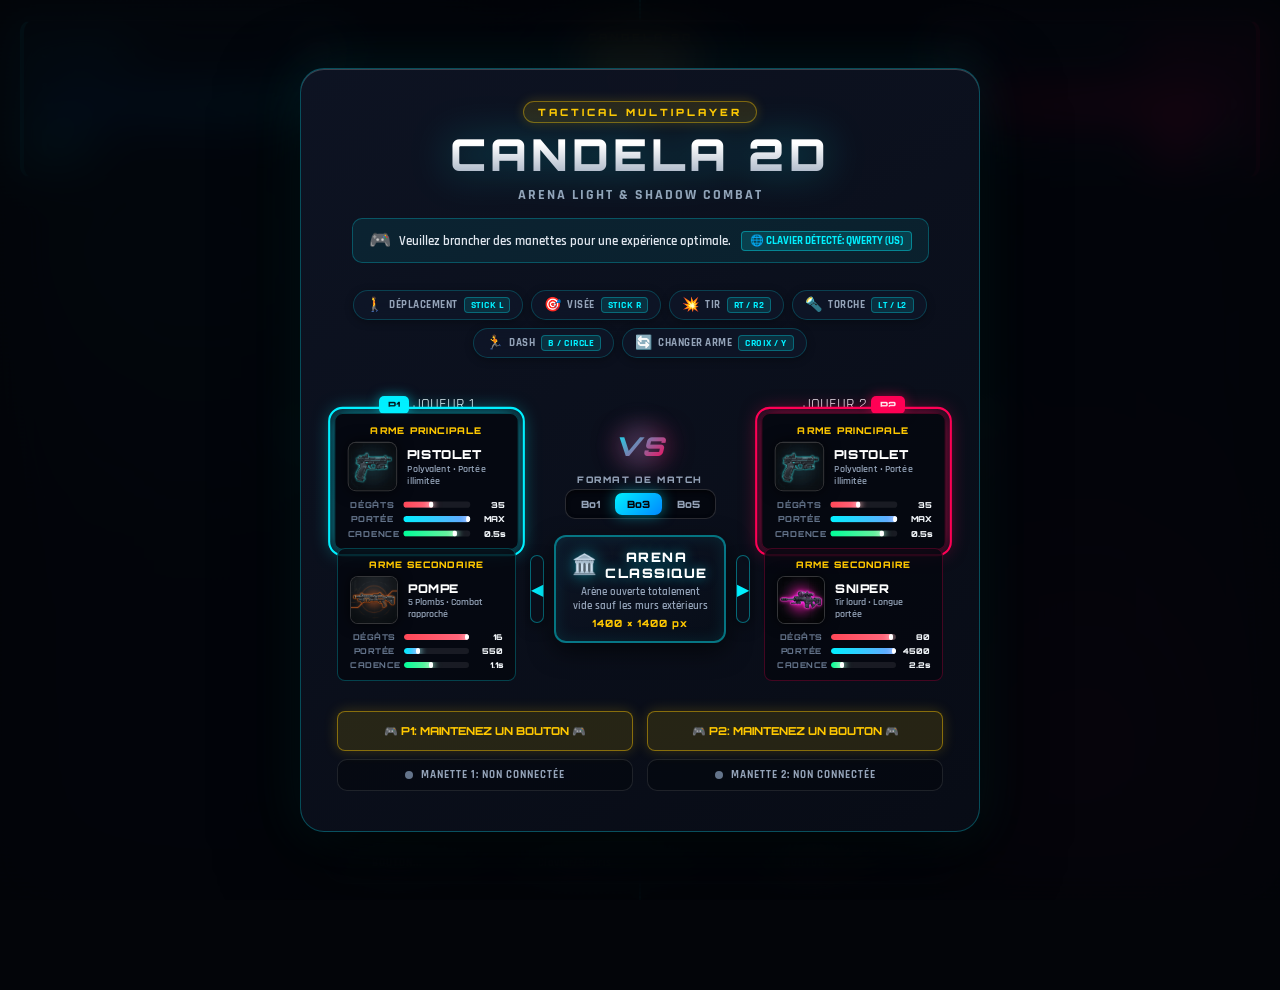
==== commit 239a2f1e: "Refonte ergonomique du menu: Barre de contrôles compacte, Navigation par proximité spatiale aux mane" ====
--- a/index.html
+++ b/index.html
@@ -52,153 +52,26 @@
                     <span id="layout-badge" style="background: rgba(0, 240, 255, 0.15); border: 1px solid rgba(0, 240, 255, 0.4); padding: 2px 8px; border-radius: 4px; font-size: 11px; font-weight: 800; color: #00f0ff; white-space: nowrap;">🌐 CLAVIER DÉTECTÉ: AZERTY / QWERTY</span>
                 </div>
 
-                <!-- Schéma de la Manette -->
-                <div class="controls-diagram-wrapper"
-                    style="width: 100%; display: flex; justify-content: center; padding: 10px 0;">
-                    <svg viewBox="0 -20 580 275" class="gamepad-diagram"
-                        style="width: 100%; max-width: 600px; margin: 0; overflow: visible;">
-                        <defs>
-                            <linearGradient id="controllerBody" x1="0" y1="0" x2="0" y2="1">
-                                <stop offset="0%" stop-color="#2d3748" />
-                                <stop offset="100%" stop-color="#1a202c" />
-                            </linearGradient>
-                            <linearGradient id="stickGrad" x1="0" y1="0" x2="0" y2="1">
-                                <stop offset="0%" stop-color="#4a5568" />
-                                <stop offset="100%" stop-color="#2d3748" />
-                            </linearGradient>
-                        </defs>
-
-                        <!-- CONTROLLER BODY SHAPE -->
-                        <g transform="translate(0, 0)">
-                            <!-- Handles / Grips & Base -->
-                            <path
-                                d="M 190,55 C 220,55 240,75 290,75 C 340,75 360,55 390,55 C 430,55 460,80 460,130 C 460,185 425,215 395,215 C 375,215 355,185 340,175 C 310,165 270,165 240,175 C 225,185 205,215 185,215 C 155,215 120,185 120,130 C 120,80 150,55 190,55 Z"
-                                fill="url(#controllerBody)" stroke="#4a5568" stroke-width="3"
-                                filter="drop-shadow(0px 8px 16px rgba(0,0,0,0.6))" />
-
-                            <!-- Triggers / Bumpers Top -->
-                            <!-- L2 Trigger (Torche - Jaune #ffea00) -->
-                            <path d="M 160,55 C 160,35 185,30 205,35 L 210,55 Z" fill="#3a4a5e" stroke="#ffea00"
-                                stroke-width="2" />
-                            <!-- R2 Trigger (Tir - Rouge #ff4757) -->
-                            <path d="M 420,55 C 420,35 395,30 375,35 L 370,55 Z" fill="#3a4a5e" stroke="#ff4757"
-                                stroke-width="2" />
-
-                            <!-- D-PAD (Left Side) -->
-                            <g transform="translate(170, 90)">
-                                <path
-                                    d="M 12,-12 H 4 V -20 H -4 V -12 H -12 V -4 H -20 V 4 H -12 V 12 H -4 V 20 H 4 V 12 H 12 V 4 H 20 V -4 H 12 Z"
-                                    fill="#1a202c" stroke="#4a5568" stroke-width="2" />
-                            </g>
-
-                            <!-- ACTION BUTTONS (Courir - Vert #2ed573) -->
-                            <g transform="translate(410, 90)">
-                                <circle cx="0" cy="-14" r="6" fill="#1a202c" stroke="#2ed573" stroke-width="2" />
-                                <circle cx="14" cy="0" r="6" fill="#1a202c" stroke="#2ed573" stroke-width="2" />
-                                <circle cx="0" cy="14" r="6" fill="#1a202c" stroke="#2ed573" stroke-width="2" />
-                                <circle cx="-14" cy="0" r="6" fill="#1a202c" stroke="#2ed573" stroke-width="2" />
-                            </g>
-
-                            <!-- LEFT THUMBSTICK (Déplacement - Bleu #00f0ff) -->
-                            <g transform="translate(225, 140)">
-                                <circle cx="0" cy="0" r="20" fill="#1a202c" stroke="#4a5568" stroke-width="2" />
-                                <circle cx="0" cy="0" r="14" fill="url(#stickGrad)" stroke="#00f0ff" stroke-width="2" />
-                                <line x1="-8" y1="0" x2="8" y2="0" stroke="#00f0ff" stroke-width="1.5" opacity="0.7" />
-                                <line x1="0" y1="-8" x2="0" y2="8" stroke="#00f0ff" stroke-width="1.5" opacity="0.7" />
-                            </g>
-
-                            <!-- RIGHT THUMBSTICK (Visée - Violet #a855f7) -->
-                            <g transform="translate(355, 140)">
-                                <circle cx="0" cy="0" r="20" fill="#1a202c" stroke="#4a5568" stroke-width="2" />
-                                <circle cx="0" cy="0" r="14" fill="url(#stickGrad)" stroke="#a855f7" stroke-width="2" />
-                                <line x1="-8" y1="0" x2="8" y2="0" stroke="#a855f7" stroke-width="1.5" opacity="0.7" />
-                                <line x1="0" y1="-8" x2="0" y2="8" stroke="#a855f7" stroke-width="1.5" opacity="0.7" />
-                            </g>
-
-                            <!-- Center Details -->
-                            <circle cx="290" cy="100" r="10" fill="#1a202c" stroke="#718096" stroke-width="2" />
-                        </g>
-
-                        <!-- ANNOTATIONS (Icônes x2 agrandies) -->
-
-                        <!-- 1. TORCHE (Jaune #ffea00 - 🔦) -->
-                        <g>
-                            <polyline points="185,35 120,25 76,25" fill="none" stroke="#ffea00" stroke-width="2"
-                                stroke-dasharray="5,3" />
-                            <circle cx="185" cy="35" r="5" fill="#ffea00" />
-                            <circle cx="50" cy="25" r="26" fill="#1a202c" stroke="#ffea00" stroke-width="3"
-                                filter="drop-shadow(0 0 8px rgba(255,234,0,0.4))" />
-                            <text x="50" y="27" font-size="30" text-anchor="middle"
-                                dominant-baseline="central">🔦</text>
-                        </g>
-
-                        <!-- 2. TIR (Rouge #ff4757 - Explosion / Tir 💥) -->
-                        <g>
-                            <polyline points="395,35 460,25 504,25" fill="none" stroke="#ff4757" stroke-width="2"
-                                stroke-dasharray="5,3" />
-                            <circle cx="395" cy="35" r="5" fill="#ff4757" />
-                            <circle cx="530" cy="25" r="26" fill="#1a202c" stroke="#ff4757" stroke-width="3"
-                                filter="drop-shadow(0 0 8px rgba(255,71,87,0.4))" />
-                            <text x="530" y="27" font-size="30" text-anchor="middle"
-                                dominant-baseline="central">💥</text>
-                        </g>
-
-                        <!-- 3. COURIR (Vert #2ed573 - Course rapide 🏃) -->
-                        <g>
-                            <polyline points="410,90 504,90" fill="none" stroke="#2ed573" stroke-width="2"
-                                stroke-dasharray="5,3" />
-                            <circle cx="410" cy="90" r="5" fill="#2ed573" />
-                            <circle cx="530" cy="90" r="26" fill="#1a202c" stroke="#2ed573" stroke-width="3"
-                                filter="drop-shadow(0 0 8px rgba(46,213,115,0.4))" />
-                            <text x="530" y="92" font-size="30" text-anchor="middle"
-                                dominant-baseline="central">🏃</text>
-                        </g>
-
-                        <!-- 4. DÉPLACEMENT (Bleu #00f0ff - Marche 🚶) -->
-                        <g>
-                            <polyline points="225,140 140,195 76,195" fill="none" stroke="#00f0ff" stroke-width="2"
-                                stroke-dasharray="5,3" />
-                            <circle cx="225" cy="140" r="5" fill="#00f0ff" />
-                            <circle cx="50" cy="195" r="24" fill="#1a202c" stroke="#00f0ff" stroke-width="3"
-                                filter="drop-shadow(0 0 8px rgba(0,240,255,0.4))" />
-                            <text x="50" y="197" font-size="26" text-anchor="middle"
-                                dominant-baseline="central">🚶</text>
-                        </g>
-
-                        <!-- 6. CHANGER D'ARME (Croix directionnelle - 🔄) -->
-                        <g>
-                            <polyline points="170,90 76,110" fill="none" stroke="#e2e8f0" stroke-width="2"
-                                stroke-dasharray="5,3" />
-                            <circle cx="170" cy="90" r="5" fill="#e2e8f0" />
-                            <circle cx="50" cy="110" r="24" fill="#1a202c" stroke="#e2e8f0" stroke-width="3"
-                                filter="drop-shadow(0 0 8px rgba(255,255,255,0.4))" />
-                            <text x="50" y="112" font-size="26" text-anchor="middle"
-                                dominant-baseline="central">🔄</text>
-                        </g>
-
-                        <!-- 5. VISÉE (Violet #a855f7 - 🎯) -->
-                        <g>
-                            <polyline points="355,140 440,205 504,205" fill="none" stroke="#a855f7" stroke-width="2"
-                                stroke-dasharray="5,3" />
-                            <circle cx="355" cy="140" r="5" fill="#a855f7" />
-                            <circle cx="530" cy="205" r="26" fill="#1a202c" stroke="#a855f7" stroke-width="3"
-                                filter="drop-shadow(0 0 8px rgba(168,85,247,0.4))" />
-                            <text x="530" y="207" font-size="30" text-anchor="middle"
-                                dominant-baseline="central">🎯</text>
-                        </g>
-                    </svg>
+                <!-- Compact & Elegant Controls Bar -->
+                <div class="controls-compact-bar">
+                    <div class="control-pill"><span class="pill-icon">🚶</span><span class="pill-label">DÉPLACEMENT</span><span class="pill-key">STICK L</span></div>
+                    <div class="control-pill"><span class="pill-icon">🎯</span><span class="pill-label">VISÉE</span><span class="pill-key">STICK R</span></div>
+                    <div class="control-pill"><span class="pill-icon">💥</span><span class="pill-label">TIR</span><span class="pill-key">RT / R2</span></div>
+                    <div class="control-pill"><span class="pill-icon">🔦</span><span class="pill-label">TORCHE</span><span class="pill-key">LT / L2</span></div>
+                    <div class="control-pill"><span class="pill-icon">🏃</span><span class="pill-label">DASH</span><span class="pill-key">B / CIRCLE</span></div>
+                    <div class="control-pill"><span class="pill-icon">🔄</span><span class="pill-label">CHANGER ARME</span><span class="pill-key">CROIX / Y</span></div>
                 </div>
                 <!-- Rich VS Weapon & Map Selection Grid -->
                 <div class="vs-selection-container">
                     <!-- P1 LOADOUT PANEL -->
-                    <div class="player-vs-panel p1-vs-panel">
-                        <div class="player-panel-header p1-header">
+                    <div class="player-loadout-card p1-side">
+                        <div class="player-card-header">
                             <span class="p1-badge">P1</span>
-                            <span class="player-panel-name">JOUEUR 1</span>
+                            <span class="player-name">JOUEUR 1</span>
                         </div>
 
                         <!-- Slot 1 Card -->
-                        <div class="weapon-slot-card p1-border" id="p1-slot-1-card" data-player="0" data-slot="0">
+                        <div class="weapon-slot-card p1-border focusable-ui" id="p1-slot-1-card" data-player="0" data-slot="0" tabindex="0" onclick="game.cycleWeaponChoice(0, 0)">
                             <div class="slot-badge">ARME PRINCIPALE</div>
                             <div class="weapon-card-body">
                                 <div class="weapon-card-img-wrap"><img class="weapon-card-img" id="p1-w1-img" src="assets/weapons/pistol.jpg" alt="Arme"></div>
@@ -215,7 +88,7 @@
                         </div>
 
                         <!-- Slot 2 Card -->
-                        <div class="weapon-slot-card p1-border" id="p1-slot-2-card" data-player="0" data-slot="1">
+                        <div class="weapon-slot-card p1-border focusable-ui" id="p1-slot-2-card" data-player="0" data-slot="1" tabindex="0" onclick="game.cycleWeaponChoice(0, 1)">
                             <div class="slot-badge">ARME SECONDAIRE</div>
                             <div class="weapon-card-body">
                                 <div class="weapon-card-img-wrap"><img class="weapon-card-img" id="p1-w2-img" src="assets/weapons/shotgun.jpg" alt="Arme"></div>
@@ -243,15 +116,15 @@
                         <div class="match-format-box">
                             <span class="format-label">FORMAT DE MATCH</span>
                             <div class="format-btn-group">
-                                <button class="format-btn" data-format="BO1">Bo1</button>
-                                <button class="format-btn active" data-format="BO3">Bo3</button>
-                                <button class="format-btn" data-format="BO5">Bo5</button>
+                                <button class="format-btn focusable-ui" id="btn-bo1" data-format="BO1" tabindex="0">Bo1</button>
+                                <button class="format-btn active focusable-ui" id="btn-bo3" data-format="BO3" tabindex="0">Bo3</button>
+                                <button class="format-btn focusable-ui" id="btn-bo5" data-format="BO5" tabindex="0">Bo5</button>
                             </div>
                         </div>
 
                         <div class="map-carousel-wrapper">
-                            <button id="start-map-prev" class="map-nav-btn" title="Carte précédente">◀</button>
-                            <div id="start-map-card" class="map-card">
+                            <button id="start-map-prev" class="map-nav-btn focusable-ui" title="Carte précédente" tabindex="0">◀</button>
+                            <div id="start-map-card" class="map-card focusable-ui" tabindex="0">
                                 <div class="map-card-header">
                                     <span id="start-map-icon" class="map-card-icon">🏛️</span>
                                     <span id="start-map-title" class="map-card-title">ARENA CLASSIQUE</span>
@@ -259,19 +132,19 @@
                                 <div id="start-map-desc" class="map-card-desc">Map équilibrée avec pilier central et angles découverts</div>
                                 <div id="start-map-size" class="map-card-size">1400 × 1400 px</div>
                             </div>
-                            <button id="start-map-next" class="map-nav-btn" title="Carte suivante">▶</button>
+                            <button id="start-map-next" class="map-nav-btn focusable-ui" title="Carte suivante" tabindex="0">▶</button>
                         </div>
                     </div>
 
                     <!-- P2 LOADOUT PANEL -->
-                    <div class="player-vs-panel p2-vs-panel">
-                        <div class="player-panel-header p2-header">
-                            <span class="player-panel-name">JOUEUR 2</span>
+                    <div class="player-loadout-card p2-side">
+                        <div class="player-card-header">
+                            <span class="player-name">JOUEUR 2</span>
                             <span class="p2-badge">P2</span>
                         </div>
 
                         <!-- Slot 1 Card -->
-                        <div class="weapon-slot-card p2-border" id="p2-slot-1-card" data-player="1" data-slot="0">
+                        <div class="weapon-slot-card p2-border focusable-ui" id="p2-slot-1-card" data-player="1" data-slot="0" tabindex="0" onclick="game.cycleWeaponChoice(1, 0)">
                             <div class="slot-badge">ARME PRINCIPALE</div>
                             <div class="weapon-card-body">
                                 <div class="weapon-card-img-wrap"><img class="weapon-card-img" id="p2-w1-img" src="assets/weapons/pistol.jpg" alt="Arme"></div>
@@ -288,19 +161,19 @@
                         </div>
 
                         <!-- Slot 2 Card -->
-                        <div class="weapon-slot-card p2-border" id="p2-slot-2-card" data-player="1" data-slot="1">
+                        <div class="weapon-slot-card p2-border focusable-ui" id="p2-slot-2-card" data-player="1" data-slot="1" tabindex="0" onclick="game.cycleWeaponChoice(1, 1)">
                             <div class="slot-badge">ARME SECONDAIRE</div>
                             <div class="weapon-card-body">
                                 <div class="weapon-card-img-wrap"><img class="weapon-card-img" id="p2-w2-img" src="assets/weapons/sniper.jpg" alt="Arme"></div>
                                 <div class="weapon-card-info">
-                                    <div class="weapon-card-name" id="p2-w2-name">SNIPER DE PRÉCISION</div>
+                                    <div class="weapon-card-name" id="p2-w2-name">SNIPER LOURD</div>
                                     <div class="weapon-card-desc" id="p2-w2-desc">Tir lourd • Longue portée</div>
                                 </div>
                             </div>
                             <div class="weapon-stats-list">
-                                <div class="stat-row"><span class="stat-label">DÉGÂTS</span><div class="stat-bar-bg"><div class="stat-bar-fill damage-fill" id="p2-w2-damage-bar" style="width: 95%;"></div></div><span class="stat-val" id="p2-w2-damage-val">80</span></div>
-                                <div class="stat-row"><span class="stat-label">PORTÉE</span><div class="stat-bar-bg"><div class="stat-bar-fill range-fill" id="p2-w2-range-bar" style="width: 100%;"></div></div><span class="stat-val" id="p2-w2-range-val">4500</span></div>
-                                <div class="stat-row"><span class="stat-label">CADENCE</span><div class="stat-bar-bg"><div class="stat-bar-fill rate-fill" id="p2-w2-rate-bar" style="width: 20%;"></div></div><span class="stat-val" id="p2-w2-rate-val">2.2s</span></div>
+                                <div class="stat-row"><span class="stat-label">DÉGÂTS</span><div class="stat-bar-bg"><div class="stat-bar-fill damage-fill" id="p2-w2-damage-bar" style="width: 100%;"></div></div><span class="stat-val" id="p2-w2-damage-val">80</span></div>
+                                <div class="stat-row"><span class="stat-label">PORTÉE</span><div class="stat-bar-bg"><div class="stat-bar-fill range-fill" id="p2-w2-range-bar" style="width: 90%;"></div></div><span class="stat-val" id="p2-w2-range-val">4500</span></div>
+                                <div class="stat-row"><span class="stat-label">CADENCE</span><div class="stat-bar-bg"><div class="stat-bar-fill rate-fill" id="p2-w2-rate-bar" style="width: 25%;"></div></div><span class="stat-val" id="p2-w2-rate-val">2.2s</span></div>
                             </div>
                         </div>
                     </div>
--- a/style.css
+++ b/style.css
@@ -110,6 +110,75 @@
     100% { transform: translate(-30px, -20px) scale(0.95); opacity: 0.25; }
 }
 
+/* Compact Controls Bar */
+.controls-compact-bar {
+    width: 100%;
+    display: flex;
+    flex-wrap: wrap;
+    justify-content: center;
+    align-items: center;
+    gap: 8px;
+    margin: 8px 0 16px 0;
+}
+
+.control-pill {
+    display: flex;
+    align-items: center;
+    gap: 6px;
+    background: rgba(15, 23, 42, 0.7);
+    border: 1px solid rgba(0, 240, 255, 0.2);
+    border-radius: 20px;
+    padding: 5px 12px;
+    backdrop-filter: blur(8px);
+    transition: all 0.25s ease;
+    box-shadow: 0 2px 8px rgba(0, 0, 0, 0.3);
+}
+
+.control-pill:hover {
+    border-color: rgba(0, 240, 255, 0.6);
+    transform: translateY(-2px);
+    box-shadow: 0 4px 12px rgba(0, 240, 255, 0.2);
+}
+
+.control-pill .pill-icon {
+    font-size: 14px;
+}
+
+.control-pill .pill-label {
+    font-size: 11px;
+    font-weight: 700;
+    letter-spacing: 0.5px;
+    color: #94a3b8;
+}
+
+.control-pill .pill-key {
+    font-size: 10px;
+    font-weight: 900;
+    color: #00f0ff;
+    background: rgba(0, 240, 255, 0.12);
+    border: 1px solid rgba(0, 240, 255, 0.3);
+    border-radius: 4px;
+    padding: 1px 6px;
+    letter-spacing: 0.5px;
+}
+
+/* Gamepad Proximity Focus Indicators */
+.gamepad-focus-p1 {
+    outline: 2px solid #00f0ff !important;
+    outline-offset: 4px;
+    box-shadow: 0 0 20px rgba(0, 240, 255, 0.6) !important;
+    transform: scale(1.03) !important;
+    transition: all 0.15s ease !important;
+}
+
+.gamepad-focus-p2 {
+    outline: 2px solid #ff0055 !important;
+    outline-offset: 4px;
+    box-shadow: 0 0 20px rgba(255, 0, 85, 0.6) !important;
+    transform: scale(1.03) !important;
+    transition: all 0.15s ease !important;
+}
+
 /* Scanline Visual Overlay */
 .screen-overlay {
     position: absolute;
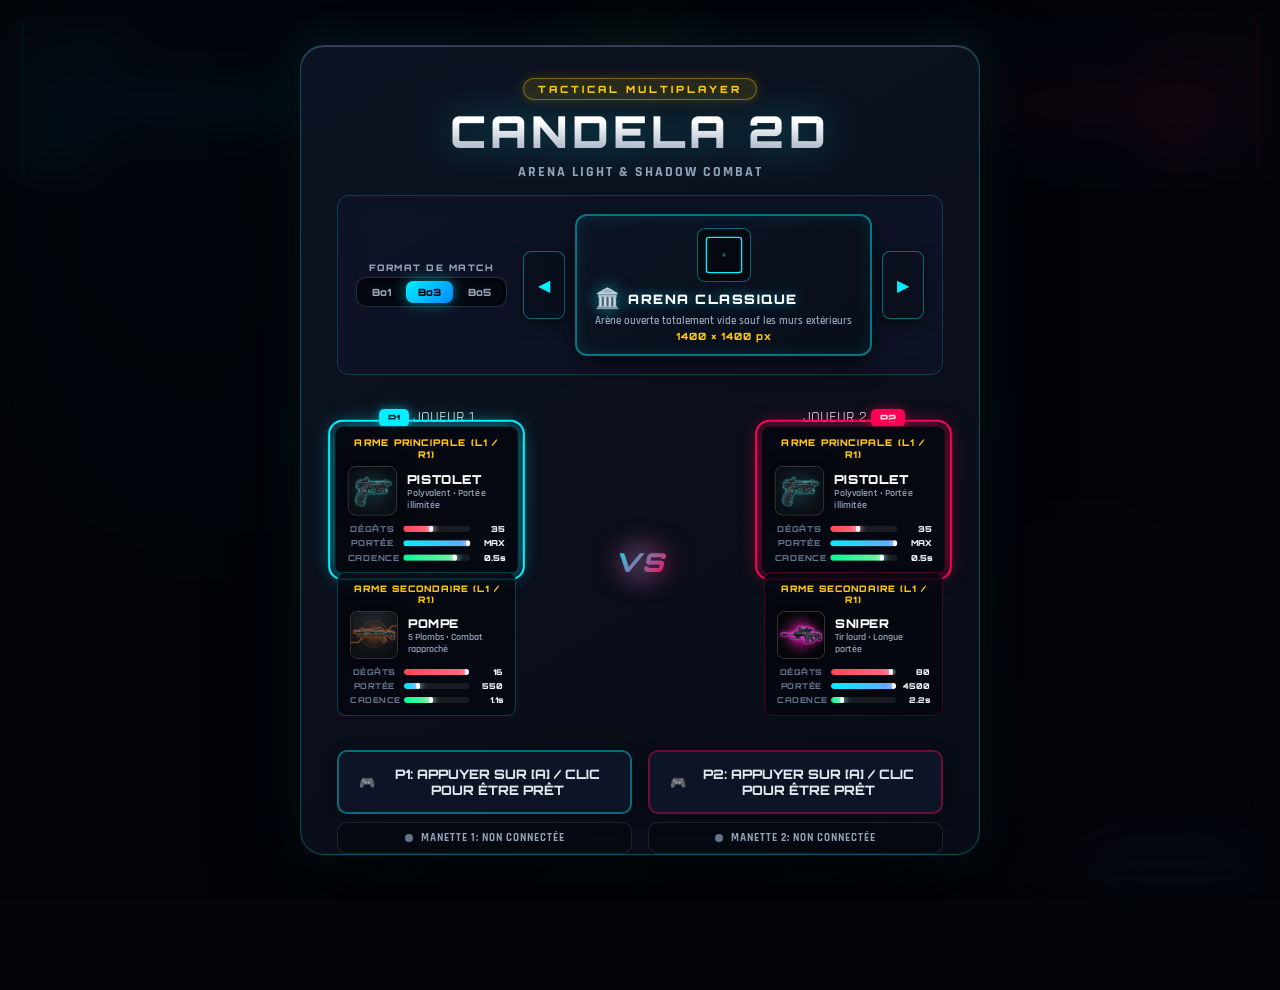
==== commit 68d28cf3: "Refonte ergonomique complète du menu: Format et cartes en haut avec miniatures SVG, boutons 'Prêt !'" ====
--- a/index.html
+++ b/index.html
@@ -42,26 +42,43 @@
                     <p class="subtitle">ARENA LIGHT & SHADOW COMBAT</p>
                 </div>
 
-                <!-- Notice Expérience Optimale & Keyboard Layout -->
-                <div id="gamepad-notice" class="gamepad-notice"
-                    style="background: rgba(0, 240, 255, 0.08); border: 1px solid rgba(0, 240, 255, 0.25); border-radius: 10px; padding: 10px 16px; color: #e2e8f0; font-size: 13px; font-weight: 600; display: flex; align-items: center; justify-content: space-between; gap: 10px; margin-bottom: 5px;">
-                    <div style="display: flex; align-items: center; gap: 8px;">
-                        <span style="font-size: 18px;">🎮</span>
-                        <span>Veuillez brancher des manettes pour une expérience optimale.</span>
-                    </div>
-                    <span id="layout-badge" style="background: rgba(0, 240, 255, 0.15); border: 1px solid rgba(0, 240, 255, 0.4); padding: 2px 8px; border-radius: 4px; font-size: 11px; font-weight: 800; color: #00f0ff; white-space: nowrap;">🌐 CLAVIER DÉTECTÉ: AZERTY / QWERTY</span>
-                </div>
-
-                <!-- Compact & Elegant Controls Bar -->
-                <div class="controls-compact-bar">
-                    <div class="control-pill"><span class="pill-icon">🚶</span><span class="pill-label">DÉPLACEMENT</span><span class="pill-key">STICK L</span></div>
-                    <div class="control-pill"><span class="pill-icon">🎯</span><span class="pill-label">VISÉE</span><span class="pill-key">STICK R</span></div>
-                    <div class="control-pill"><span class="pill-icon">💥</span><span class="pill-label">TIR</span><span class="pill-key">RT / R2</span></div>
-                    <div class="control-pill"><span class="pill-icon">🔦</span><span class="pill-label">TORCHE</span><span class="pill-key">LT / L2</span></div>
-                    <div class="control-pill"><span class="pill-icon">🏃</span><span class="pill-label">DASH</span><span class="pill-key">B / CIRCLE</span></div>
-                    <div class="control-pill"><span class="pill-icon">🔄</span><span class="pill-label">CHANGER ARME</span><span class="pill-key">CROIX / Y</span></div>
-                </div>
-                <!-- Rich VS Weapon & Map Selection Grid -->
+                <!-- TOP ROW: MATCH FORMAT & MAP SELECTION CAROUSEL WITH PREVIEWS -->
+                <div class="top-setup-banner">
+                    <!-- Format de Match Selector -->
+                    <div class="match-format-box">
+                        <span class="format-label">FORMAT DE MATCH</span>
+                        <div class="format-btn-group">
+                            <button class="format-btn focusable-ui" id="btn-bo1" data-format="BO1" tabindex="0">Bo1</button>
+                            <button class="format-btn active focusable-ui" id="btn-bo3" data-format="BO3" tabindex="0">Bo3</button>
+                            <button class="format-btn focusable-ui" id="btn-bo5" data-format="BO5" tabindex="0">Bo5</button>
+                        </div>
+                    </div>
+
+                    <!-- Map Selection Carousel with Thumbnail Previews -->
+                    <div class="map-carousel-wrapper">
+                        <button id="start-map-prev" class="map-nav-btn focusable-ui" title="Carte précédente (L1)" tabindex="0">◀</button>
+                        <div id="start-map-card" class="map-card focusable-ui" tabindex="0">
+                            <!-- Map Preview Thumbnail -->
+                            <div class="map-preview-wrap" id="start-map-preview-wrap">
+                                <svg class="map-preview-svg" viewBox="0 0 100 100">
+                                    <rect x="5" y="5" width="90" height="90" fill="none" stroke="#00f0ff" stroke-width="2" rx="4"/>
+                                    <circle cx="50" cy="50" r="12" fill="#00f0ff" opacity="0.3" stroke="#00f0ff" stroke-width="1"/>
+                                </svg>
+                            </div>
+                            <div class="map-card-details">
+                                <div class="map-card-header">
+                                    <span id="start-map-icon" class="map-card-icon">🏛️</span>
+                                    <span id="start-map-title" class="map-card-title">ARENA CLASSIQUE</span>
+                                </div>
+                                <div id="start-map-desc" class="map-card-desc">Arène ouverte totalement vide sauf les murs extérieurs</div>
+                                <div id="start-map-size" class="map-card-size">1400 × 1400 px</div>
+                            </div>
+                        </div>
+                        <button id="start-map-next" class="map-nav-btn focusable-ui" title="Carte suivante (R1)" tabindex="0">▶</button>
+                    </div>
+                </div>
+
+                <!-- MIDDLE SECTION: P1 VS P2 WEAPON LOADOUT GRID -->
                 <div class="vs-selection-container">
                     <!-- P1 LOADOUT PANEL -->
                     <div class="player-loadout-card p1-side">
@@ -72,7 +89,7 @@
 
                         <!-- Slot 1 Card -->
                         <div class="weapon-slot-card p1-border focusable-ui" id="p1-slot-1-card" data-player="0" data-slot="0" tabindex="0" onclick="game.cycleWeaponChoice(0, 0)">
-                            <div class="slot-badge">ARME PRINCIPALE</div>
+                            <div class="slot-badge">ARME PRINCIPALE (L1 / R1)</div>
                             <div class="weapon-card-body">
                                 <div class="weapon-card-img-wrap"><img class="weapon-card-img" id="p1-w1-img" src="assets/weapons/pistol.jpg" alt="Arme"></div>
                                 <div class="weapon-card-info">
@@ -89,7 +106,7 @@
 
                         <!-- Slot 2 Card -->
                         <div class="weapon-slot-card p1-border focusable-ui" id="p1-slot-2-card" data-player="0" data-slot="1" tabindex="0" onclick="game.cycleWeaponChoice(0, 1)">
-                            <div class="slot-badge">ARME SECONDAIRE</div>
+                            <div class="slot-badge">ARME SECONDAIRE (L1 / R1)</div>
                             <div class="weapon-card-body">
                                 <div class="weapon-card-img-wrap"><img class="weapon-card-img" id="p1-w2-img" src="assets/weapons/shotgun.jpg" alt="Arme"></div>
                                 <div class="weapon-card-info">
@@ -105,35 +122,10 @@
                         </div>
                     </div>
 
-                    <!-- CENTER MAP & VS BANNER -->
-                    <div class="center-vs-panel">
-                        <div class="vs-badge-wrapper">
-                            <div class="vs-glow-ring"></div>
-                            <div class="vs-badge">VS</div>
-                        </div>
-
-                        <!-- Format de Match Selector (Axe 3) -->
-                        <div class="match-format-box">
-                            <span class="format-label">FORMAT DE MATCH</span>
-                            <div class="format-btn-group">
-                                <button class="format-btn focusable-ui" id="btn-bo1" data-format="BO1" tabindex="0">Bo1</button>
-                                <button class="format-btn active focusable-ui" id="btn-bo3" data-format="BO3" tabindex="0">Bo3</button>
-                                <button class="format-btn focusable-ui" id="btn-bo5" data-format="BO5" tabindex="0">Bo5</button>
-                            </div>
-                        </div>
-
-                        <div class="map-carousel-wrapper">
-                            <button id="start-map-prev" class="map-nav-btn focusable-ui" title="Carte précédente" tabindex="0">◀</button>
-                            <div id="start-map-card" class="map-card focusable-ui" tabindex="0">
-                                <div class="map-card-header">
-                                    <span id="start-map-icon" class="map-card-icon">🏛️</span>
-                                    <span id="start-map-title" class="map-card-title">ARENA CLASSIQUE</span>
-                                </div>
-                                <div id="start-map-desc" class="map-card-desc">Map équilibrée avec pilier central et angles découverts</div>
-                                <div id="start-map-size" class="map-card-size">1400 × 1400 px</div>
-                            </div>
-                            <button id="start-map-next" class="map-nav-btn focusable-ui" title="Carte suivante" tabindex="0">▶</button>
-                        </div>
+                    <!-- VS CENTER BADGE -->
+                    <div class="vs-badge-wrapper">
+                        <div class="vs-glow-ring"></div>
+                        <div class="vs-badge">VS</div>
                     </div>
 
                     <!-- P2 LOADOUT PANEL -->
@@ -145,7 +137,7 @@
 
                         <!-- Slot 1 Card -->
                         <div class="weapon-slot-card p2-border focusable-ui" id="p2-slot-1-card" data-player="1" data-slot="0" tabindex="0" onclick="game.cycleWeaponChoice(1, 0)">
-                            <div class="slot-badge">ARME PRINCIPALE</div>
+                            <div class="slot-badge">ARME PRINCIPALE (L1 / R1)</div>
                             <div class="weapon-card-body">
                                 <div class="weapon-card-img-wrap"><img class="weapon-card-img" id="p2-w1-img" src="assets/weapons/pistol.jpg" alt="Arme"></div>
                                 <div class="weapon-card-info">
@@ -162,7 +154,7 @@
 
                         <!-- Slot 2 Card -->
                         <div class="weapon-slot-card p2-border focusable-ui" id="p2-slot-2-card" data-player="1" data-slot="1" tabindex="0" onclick="game.cycleWeaponChoice(1, 1)">
-                            <div class="slot-badge">ARME SECONDAIRE</div>
+                            <div class="slot-badge">ARME SECONDAIRE (L1 / R1)</div>
                             <div class="weapon-card-body">
                                 <div class="weapon-card-img-wrap"><img class="weapon-card-img" id="p2-w2-img" src="assets/weapons/sniper.jpg" alt="Arme"></div>
                                 <div class="weapon-card-info">
@@ -179,31 +171,43 @@
                     </div>
                 </div>
 
-                <!-- Dual Controller Ready Badges & Gamepad Status for Start Menu -->
-                <div class="ready-status-box"
-                    style="margin-top: 10px; display: grid; grid-template-columns: 1fr 1fr; gap: 14px; width: 100%;">
-                    <div class="player-start-col" style="display: flex; flex-direction: column; gap: 8px;">
-                        <div id="start-p1-ready-badge" class="ready-badge waiting">
-                            <div id="start-p1-ready-bar" class="ready-progress-bar" style="width: 0%;"></div>
-                            <span class="rb-icon">🎮</span> <span class="rb-text">P1: MAINTENEZ UN BOUTON</span>
-                        </div>
+                <!-- BOTTOM ROW: DISCRETE READY BUTTONS FOR P1 & P2 -->
+                <div class="ready-buttons-row">
+                    <div class="ready-player-col">
+                        <button id="btn-p1-ready" class="ready-action-btn p1-ready-btn focusable-ui" tabindex="0">
+                            <span class="btn-icon">🎮</span>
+                            <span id="p1-ready-text" class="btn-text">P1: APPUYER SUR [A] / CLIC POUR ÊTRE PRÊT</span>
+                        </button>
                         <div id="start-gp1-status" class="gp-badge disconnected start-gp-status">
                             <span class="gp-dot"></span>
-                            <span class="gp-name">MANETTE 1: RECHERCHE...</span>
-                        </div>
-                    </div>
-
-                    <div class="player-start-col" style="display: flex; flex-direction: column; gap: 8px;">
-                        <div id="start-p2-ready-badge" class="ready-badge waiting">
-                            <div id="start-p2-ready-bar" class="ready-progress-bar" style="width: 0%;"></div>
-                            <span class="rb-icon">🎮</span> <span class="rb-text">P2: MAINTENEZ UN BOUTON</span>
-                        </div>
+                            <span class="gp-name">MANETTE 1: NON CONNECTÉE</span>
+                        </div>
+                    </div>
+
+                    <div class="ready-player-col">
+                        <button id="btn-p2-ready" class="ready-action-btn p2-ready-btn focusable-ui" tabindex="0">
+                            <span class="btn-icon">🎮</span>
+                            <span id="p2-ready-text" class="btn-text">P2: APPUYER SUR [A] / CLIC POUR ÊTRE PRÊT</span>
+                        </button>
                         <div id="start-gp2-status" class="gp-badge disconnected start-gp-status">
                             <span class="gp-dot"></span>
-                            <span class="gp-name">MANETTE 2: RECHERCHE...</span>
-                        </div>
-                    </div>
-                </div>
+                            <span class="gp-name">MANETTE 2: NON CONNECTÉE</span>
+                        </div>
+                    </div>
+                </div>
+            </div>
+        </div>
+
+        <!-- INFOBULLE DES CONTRÔLES EN BAS À DROITE -->
+        <div class="controls-tooltip-wrapper">
+            <button class="controls-tooltip-btn">💡 CONTRÔLES DE JEU</button>
+            <div class="controls-tooltip-content">
+                <div class="tooltip-item"><span>🚶 DÉPLACEMENT:</span> <strong>STICK L / ZQSD / ARROWS</strong></div>
+                <div class="tooltip-item"><span>🎯 VISÉE:</span> <strong>STICK R / SOURIS / IJKL</strong></div>
+                <div class="tooltip-item"><span>💥 TIR:</span> <strong>RT / R2 / CLIC GAUCHE</strong></div>
+                <div class="tooltip-item"><span>🔦 TORCHE:</span> <strong>LT / L2 / CLIC DROIT</strong></div>
+                <div class="tooltip-item"><span>🏃 DASH:</span> <strong>B / CIRCLE / ESPACE</strong></div>
+                <div class="tooltip-item"><span>🔄 CHANGER ARME:</span> <strong>CROIX / Y / L1 / R1 / Q / U</strong></div>
             </div>
         </div>
 
--- a/style.css
+++ b/style.css
@@ -179,6 +179,176 @@
     transition: all 0.15s ease !important;
 }
 
+/* TOP SETUP BANNER (Match Format + Map Carousel) */
+.top-setup-banner {
+    width: 100%;
+    display: flex;
+    justify-content: space-between;
+    align-items: center;
+    gap: 16px;
+    margin-bottom: 12px;
+    background: rgba(15, 23, 42, 0.6);
+    border: 1px solid rgba(0, 240, 255, 0.2);
+    border-radius: 12px;
+    padding: 12px 18px;
+    backdrop-filter: blur(10px);
+}
+
+.map-preview-wrap {
+    width: 54px;
+    height: 54px;
+    background: rgba(0, 0, 0, 0.5);
+    border: 1px solid rgba(0, 240, 255, 0.4);
+    border-radius: 8px;
+    display: flex;
+    align-items: center;
+    justify-content: center;
+    padding: 4px;
+    flex-shrink: 0;
+}
+
+.map-preview-svg {
+    width: 100%;
+    height: 100%;
+}
+
+.map-card-details {
+    display: flex;
+    flex-direction: column;
+    gap: 2px;
+}
+
+/* DISCRETE READY ACTION BUTTONS ROW */
+.ready-buttons-row {
+    width: 100%;
+    display: grid;
+    grid-template-columns: 1fr 1fr;
+    gap: 16px;
+    margin-top: 14px;
+}
+
+.ready-player-col {
+    display: flex;
+    flex-direction: column;
+    gap: 8px;
+}
+
+.ready-action-btn {
+    width: 100%;
+    padding: 14px 20px;
+    border-radius: 10px;
+    font-family: 'Orbitron', sans-serif;
+    font-size: 13px;
+    font-weight: 800;
+    cursor: pointer;
+    display: flex;
+    align-items: center;
+    justify-content: center;
+    gap: 10px;
+    transition: all 0.25s ease;
+    border: 2px solid rgba(255, 255, 255, 0.2);
+    background: rgba(15, 23, 42, 0.8);
+    color: #e2e8f0;
+    box-shadow: 0 4px 15px rgba(0, 0, 0, 0.4);
+}
+
+.ready-action-btn.p1-ready-btn {
+    border-color: rgba(0, 240, 255, 0.4);
+}
+
+.ready-action-btn.p1-ready-btn:hover {
+    border-color: #00f0ff;
+    box-shadow: 0 0 20px rgba(0, 240, 255, 0.4);
+}
+
+.ready-action-btn.p1-ready-btn.active {
+    background: linear-gradient(135deg, rgba(0, 240, 255, 0.3) 0%, rgba(0, 136, 255, 0.5) 100%);
+    border-color: #00f0ff;
+    color: #ffffff;
+    box-shadow: 0 0 25px rgba(0, 240, 255, 0.6);
+}
+
+.ready-action-btn.p2-ready-btn {
+    border-color: rgba(255, 0, 85, 0.4);
+}
+
+.ready-action-btn.p2-ready-btn:hover {
+    border-color: #ff0055;
+    box-shadow: 0 0 20px rgba(255, 0, 85, 0.4);
+}
+
+.ready-action-btn.p2-ready-btn.active {
+    background: linear-gradient(135deg, rgba(255, 0, 85, 0.3) 0%, rgba(200, 0, 50, 0.5) 100%);
+    border-color: #ff0055;
+    color: #ffffff;
+    box-shadow: 0 0 25px rgba(255, 0, 85, 0.6);
+}
+
+/* FLOATING CONTROLS TOOLTIP (BOTTOM RIGHT) */
+.controls-tooltip-wrapper {
+    position: fixed;
+    bottom: 20px;
+    right: 20px;
+    z-index: 100;
+}
+
+.controls-tooltip-btn {
+    background: rgba(15, 23, 42, 0.85);
+    border: 1px solid rgba(0, 240, 255, 0.4);
+    border-radius: 20px;
+    padding: 8px 16px;
+    color: #00f0ff;
+    font-family: 'Orbitron', sans-serif;
+    font-size: 11px;
+    font-weight: 800;
+    cursor: pointer;
+    box-shadow: 0 4px 15px rgba(0, 0, 0, 0.5);
+    backdrop-filter: blur(10px);
+    transition: all 0.25s ease;
+}
+
+.controls-tooltip-btn:hover {
+    background: rgba(0, 240, 255, 0.2);
+    box-shadow: 0 0 20px rgba(0, 240, 255, 0.5);
+}
+
+.controls-tooltip-content {
+    position: absolute;
+    bottom: 45px;
+    right: 0;
+    width: 280px;
+    background: rgba(15, 23, 42, 0.95);
+    border: 1px solid rgba(0, 240, 255, 0.4);
+    border-radius: 12px;
+    padding: 12px 16px;
+    display: flex;
+    flex-direction: column;
+    gap: 6px;
+    box-shadow: 0 8px 30px rgba(0, 0, 0, 0.8);
+    backdrop-filter: blur(16px);
+    opacity: 0;
+    visibility: hidden;
+    transform: translateY(10px);
+    transition: all 0.25s ease;
+}
+
+.controls-tooltip-wrapper:hover .controls-tooltip-content {
+    opacity: 1;
+    visibility: visible;
+    transform: translateY(0);
+}
+
+.tooltip-item {
+    display: flex;
+    justify-content: space-between;
+    font-size: 10px;
+    color: #94a3b8;
+}
+
+.tooltip-item strong {
+    color: #00f0ff;
+}
+
 /* Scanline Visual Overlay */
 .screen-overlay {
     position: absolute;
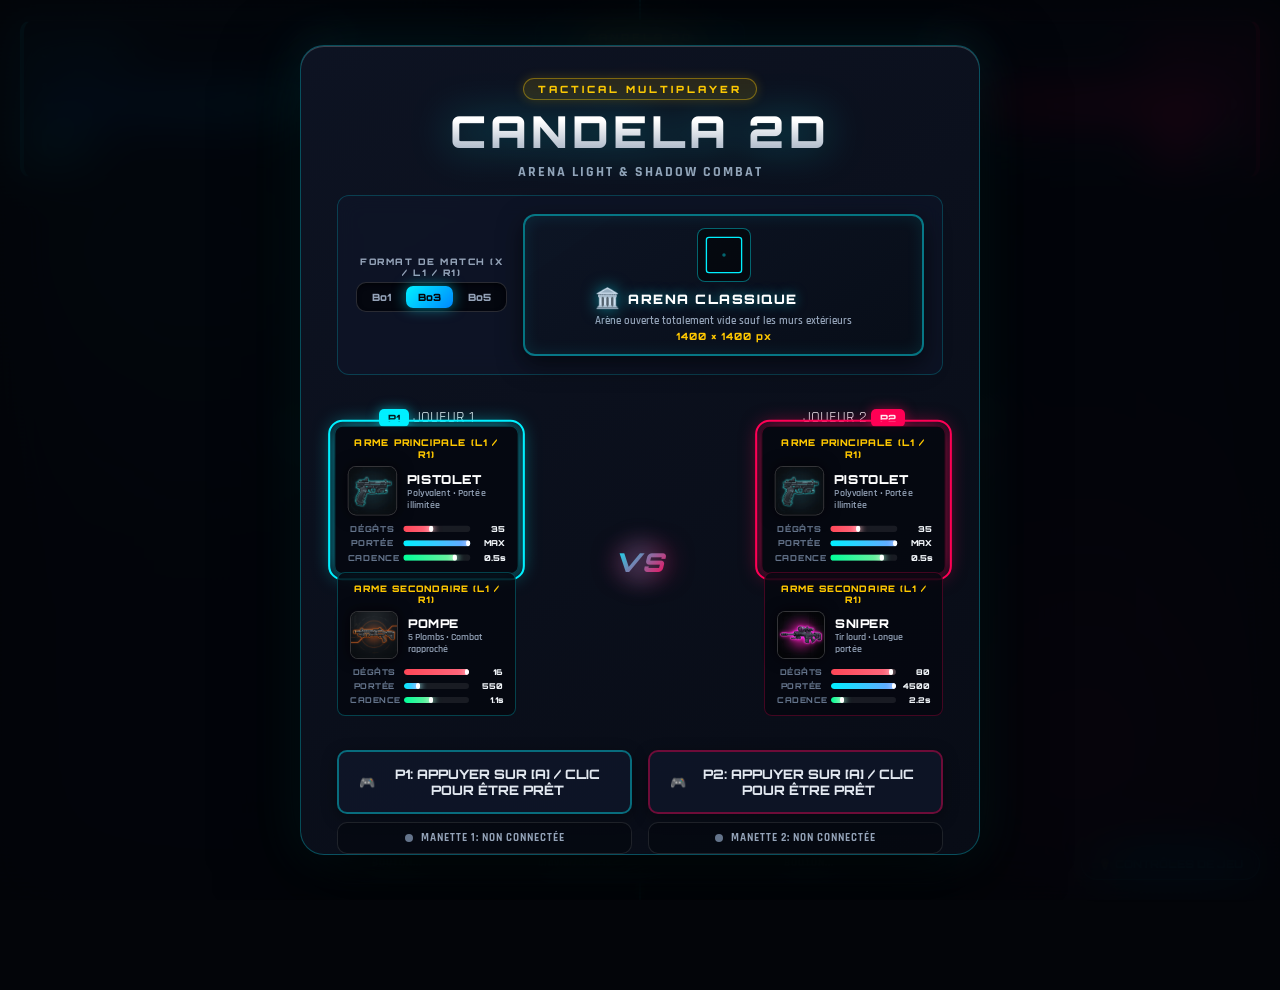
==== commit 05c22d2e: "Navigation stricte au D-Pad (deplacement du curseur uniquement) et défilement des options uniquement" ====
--- a/index.html
+++ b/index.html
@@ -44,20 +44,19 @@
 
                 <!-- TOP ROW: MATCH FORMAT & MAP SELECTION CAROUSEL WITH PREVIEWS -->
                 <div class="top-setup-banner">
-                    <!-- Format de Match Selector -->
-                    <div class="match-format-box">
-                        <span class="format-label">FORMAT DE MATCH</span>
+                    <!-- Format de Match Selector (Unified Card) -->
+                    <div class="match-format-box focusable-ui" id="focus-card-format" tabindex="0" onclick="game.cycleMatchFormat()">
+                        <span class="format-label">FORMAT DE MATCH (X / L1 / R1)</span>
                         <div class="format-btn-group">
-                            <button class="format-btn focusable-ui" id="btn-bo1" data-format="BO1" tabindex="0">Bo1</button>
-                            <button class="format-btn active focusable-ui" id="btn-bo3" data-format="BO3" tabindex="0">Bo3</button>
-                            <button class="format-btn focusable-ui" id="btn-bo5" data-format="BO5" tabindex="0">Bo5</button>
-                        </div>
-                    </div>
-
-                    <!-- Map Selection Carousel with Thumbnail Previews -->
+                            <button class="format-btn" id="btn-bo1" data-format="BO1">Bo1</button>
+                            <button class="format-btn active" id="btn-bo3" data-format="BO3">Bo3</button>
+                            <button class="format-btn" id="btn-bo5" data-format="BO5">Bo5</button>
+                        </div>
+                    </div>
+
+                    <!-- Map Selection Carousel (Unified Card) -->
                     <div class="map-carousel-wrapper">
-                        <button id="start-map-prev" class="map-nav-btn focusable-ui" title="Carte précédente (L1)" tabindex="0">◀</button>
-                        <div id="start-map-card" class="map-card focusable-ui" tabindex="0">
+                        <div id="focus-card-map" class="map-card focusable-ui" tabindex="0" onclick="game.changeMapIndex(1)">
                             <!-- Map Preview Thumbnail -->
                             <div class="map-preview-wrap" id="start-map-preview-wrap">
                                 <svg class="map-preview-svg" viewBox="0 0 100 100">
@@ -74,7 +73,6 @@
                                 <div id="start-map-size" class="map-card-size">1400 × 1400 px</div>
                             </div>
                         </div>
-                        <button id="start-map-next" class="map-nav-btn focusable-ui" title="Carte suivante (R1)" tabindex="0">▶</button>
                     </div>
                 </div>
 
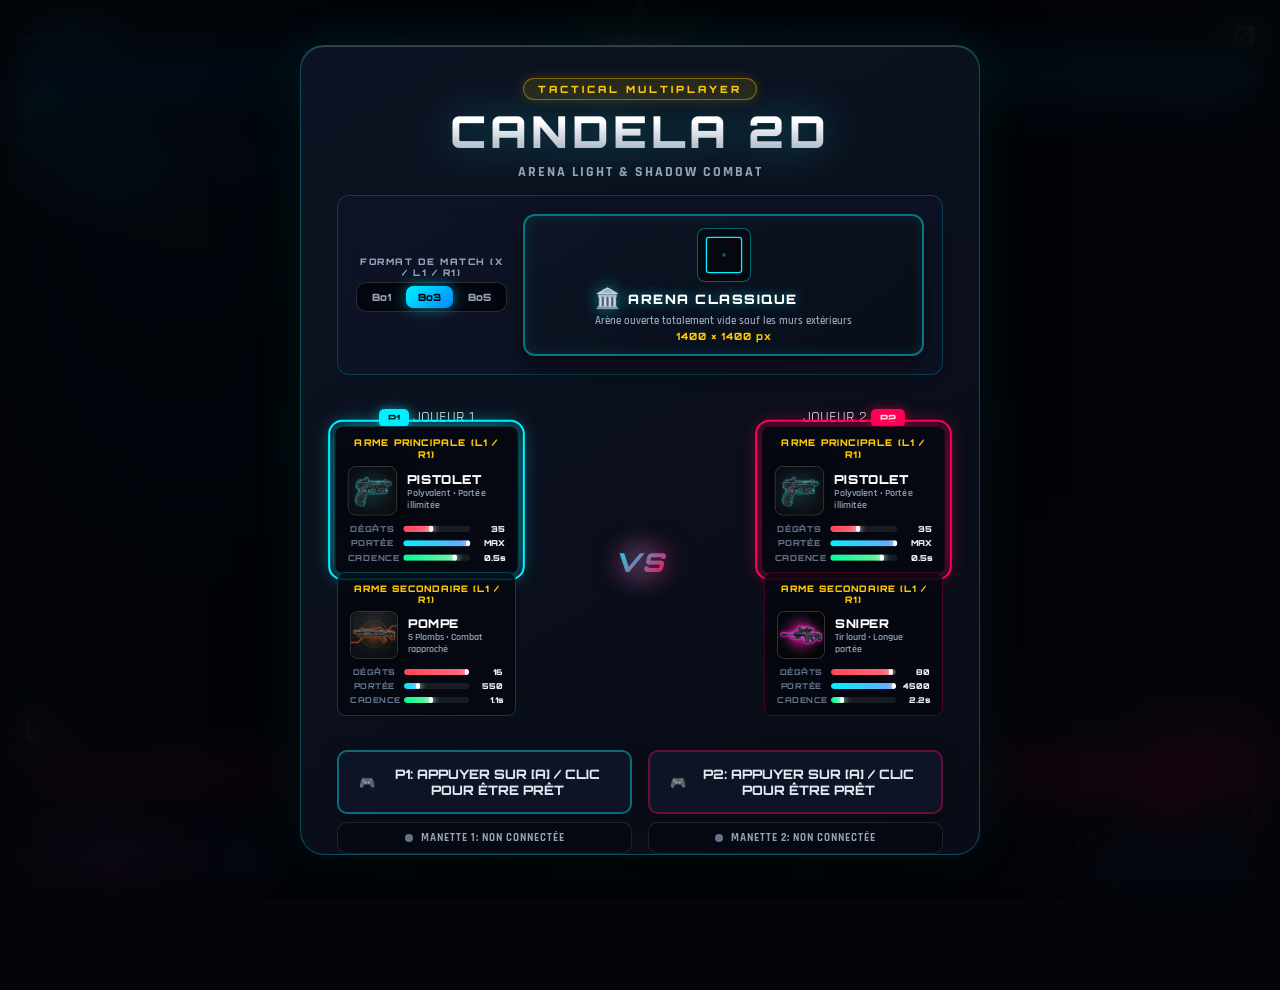
==== commit f8a96679: "HUD In-Game AAA: Affichage dynamique élégant de l'arme en main et de l'arme secondaire holstérée ave" ====
--- a/index.html
+++ b/index.html
@@ -235,11 +235,29 @@
                             </svg>
                             <span id="p1-cd-text" class="cd-text">PRÊT</span>
                         </div>
-                        <span class="widget-label">ARME</span>
+                        <span class="widget-label">CADENCE</span>
                     </div>
                     <div id="p1-light-indicator" class="indicator-box light-off">
                         <span class="indicator-icon">🔦</span>
                         <span class="indicator-text">TORCHE</span>
+                    </div>
+                </div>
+
+                <!-- P1 HUD Dynamic Weapon Display -->
+                <div class="hud-weapons-display p1-weapons">
+                    <div class="hud-weapon-card active" id="p1-active-weapon-card">
+                        <div class="hw-img-wrap"><img id="p1-active-w-img" src="assets/weapons/pistol.jpg" alt="Active"></div>
+                        <div class="hw-info">
+                            <span id="p1-active-w-name" class="hw-name">PISTOLET</span>
+                            <span class="hw-tag active-tag">EN MAIN</span>
+                        </div>
+                    </div>
+                    <div class="hud-weapon-card secondary" id="p1-sec-weapon-card">
+                        <div class="hw-img-wrap"><img id="p1-sec-w-img" src="assets/weapons/shotgun.jpg" alt="Secondary"></div>
+                        <div class="hw-info">
+                            <span id="p1-sec-w-name" class="hw-name">POMPE</span>
+                            <span class="hw-tag sec-tag">🔄 SWAP</span>
+                        </div>
                     </div>
                 </div>
             </div>
@@ -288,7 +306,25 @@
                             </svg>
                             <span id="p2-cd-text" class="cd-text">PRÊT</span>
                         </div>
-                        <span class="widget-label">ARME</span>
+                        <span class="widget-label">CADENCE</span>
+                    </div>
+                </div>
+
+                <!-- P2 HUD Dynamic Weapon Display -->
+                <div class="hud-weapons-display p2-weapons">
+                    <div class="hud-weapon-card active p2-active" id="p2-active-weapon-card">
+                        <div class="hw-img-wrap"><img id="p2-active-w-img" src="assets/weapons/pistol.jpg" alt="Active"></div>
+                        <div class="hw-info">
+                            <span id="p2-active-w-name" class="hw-name">PISTOLET</span>
+                            <span class="hw-tag active-tag">EN MAIN</span>
+                        </div>
+                    </div>
+                    <div class="hud-weapon-card secondary" id="p2-sec-weapon-card">
+                        <div class="hw-img-wrap"><img id="p2-sec-w-img" src="assets/weapons/sniper.jpg" alt="Secondary"></div>
+                        <div class="hw-info">
+                            <span id="p2-sec-w-name" class="hw-name">SNIPER</span>
+                            <span class="hw-tag sec-tag">🔄 SWAP</span>
+                        </div>
                     </div>
                 </div>
             </div>
--- a/style.css
+++ b/style.css
@@ -386,8 +386,104 @@
     padding: 18px 24px;
 }
 
-/* Player HUD Cards (Top Left / Right) */
-.player-hud {
+/* In-Game Dynamic Weapon HUD Cards */
+.hud-weapons-display {
+    display: flex;
+    align-items: center;
+    gap: 8px;
+    margin-top: 8px;
+}
+
+.hud-weapon-card {
+    display: flex;
+    align-items: center;
+    gap: 8px;
+    background: rgba(15, 23, 42, 0.85);
+    border-radius: 8px;
+    padding: 6px 10px;
+    backdrop-filter: blur(12px);
+    transition: all 0.25s cubic-bezier(0.4, 0, 0.2, 1);
+    box-shadow: 0 4px 15px rgba(0, 0, 0, 0.4);
+}
+
+.hud-weapon-card.active {
+    border: 1.5px solid #00f0ff;
+    box-shadow: 0 0 15px rgba(0, 240, 255, 0.35);
+    transform: scale(1.05);
+}
+
+.hud-weapon-card.active.p2-active {
+    border-color: #ff0055;
+    box-shadow: 0 0 15px rgba(255, 0, 85, 0.35);
+}
+
+.hud-weapon-card.secondary {
+    border: 1px solid rgba(255, 255, 255, 0.15);
+    opacity: 0.75;
+}
+
+.hud-weapon-card.secondary:hover {
+    opacity: 1.0;
+    border-color: rgba(255, 255, 255, 0.4);
+}
+
+.hw-img-wrap {
+    width: 38px;
+    height: 38px;
+    border-radius: 6px;
+    overflow: hidden;
+    background: rgba(0, 0, 0, 0.6);
+    border: 1px solid rgba(255, 255, 255, 0.2);
+    display: flex;
+    align-items: center;
+    justify-content: center;
+}
+
+.hw-img-wrap img {
+    width: 100%;
+    height: 100%;
+    object-fit: cover;
+}
+
+.hw-info {
+    display: flex;
+    flex-direction: column;
+    gap: 2px;
+}
+
+.hw-name {
+    font-family: 'Orbitron', sans-serif;
+    font-size: 11px;
+    font-weight: 800;
+    color: #f8fafc;
+    letter-spacing: 0.5px;
+}
+
+.hw-tag {
+    font-size: 9px;
+    font-weight: 800;
+    padding: 1px 5px;
+    border-radius: 4px;
+    white-space: nowrap;
+}
+
+.hw-tag.active-tag {
+    background: rgba(0, 240, 255, 0.2);
+    color: #00f0ff;
+    border: 1px solid rgba(0, 240, 255, 0.4);
+}
+
+.p2-active .hw-tag.active-tag {
+    background: rgba(255, 0, 85, 0.2);
+    color: #ff0055;
+    border-color: rgba(255, 0, 85, 0.4);
+}
+
+.hw-tag.sec-tag {
+    background: rgba(255, 255, 255, 0.08);
+    color: #94a3b8;
+    border: 1px solid rgba(255, 255, 255, 0.15);
+}
     position: absolute;
     top: 20px;
     width: 330px;
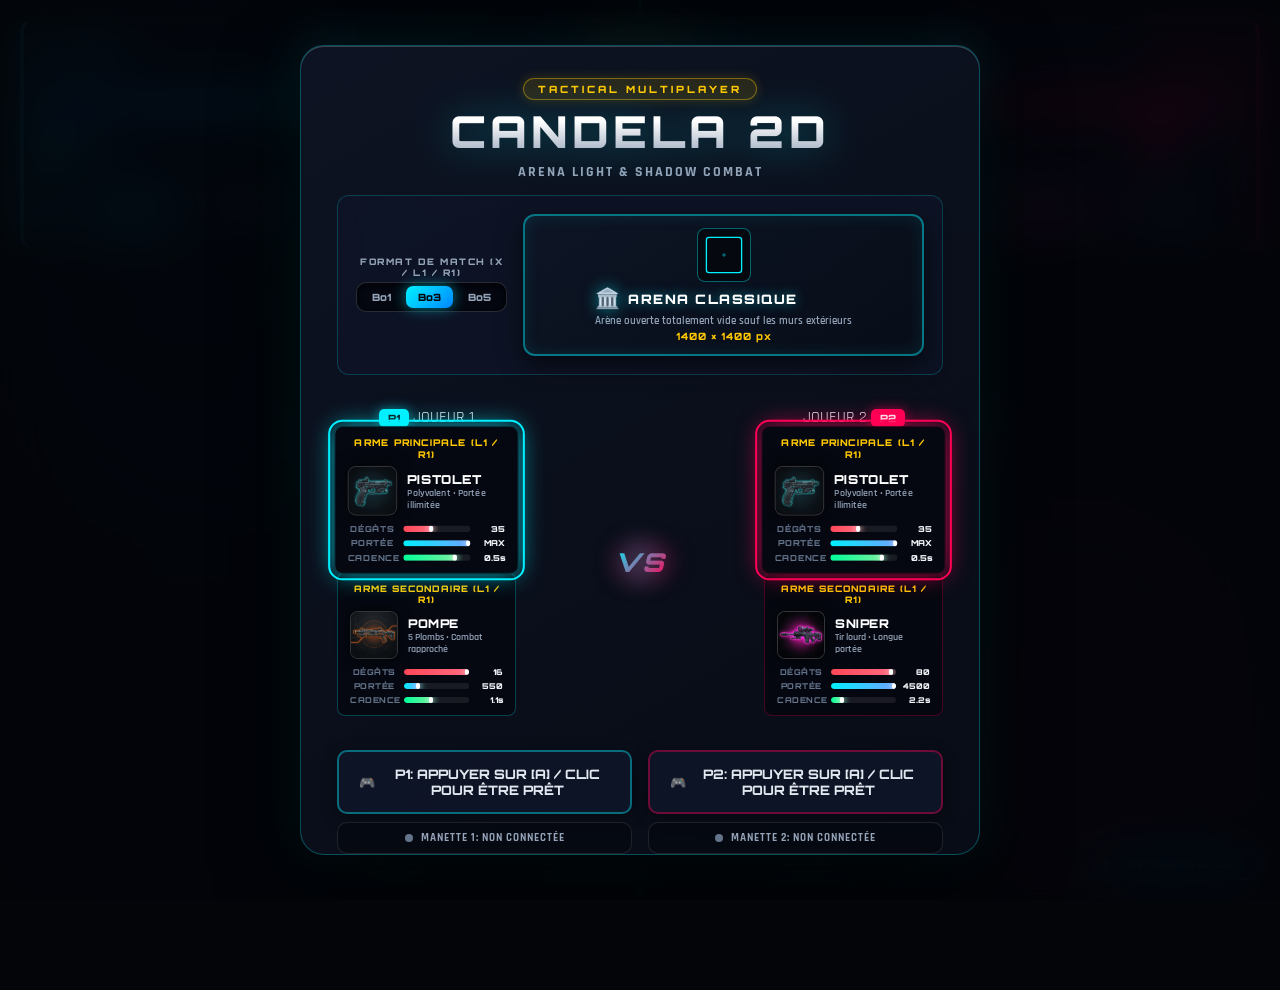
==== commit 3537b69d: "Renommage du projet en « Candela 2D - Web » Le suffixe « - Web » identifie l'édition navigateur, en " ====
--- a/index.html
+++ b/index.html
@@ -4,7 +4,7 @@
 <head>
     <meta charset="UTF-8">
     <meta name="viewport" content="width=device-width, initial-scale=1.0">
-    <title>CANDELA 2D - v0.2</title>
+    <title>Candela 2D - Web (v0.2)</title>
     <!-- Google Fonts -->
     <link rel="preconnect" href="https://fonts.googleapis.com">
     <link rel="preconnect" href="https://fonts.gstatic.com" crossorigin>
--- a/style.css
+++ b/style.css
@@ -1,4 +1,4 @@
-/* CANDELA 2D - Master Esports Stylesheet v0.2 */
+/* Candela 2D - Web - Master Esports Stylesheet v0.2 */
 @import url('https://fonts.googleapis.com/css2?family=Orbitron:wght@400;600;800;900&family=Rajdhani:wght@500;600;700&display=swap');
 
 :root {
@@ -162,21 +162,30 @@
     letter-spacing: 0.5px;
 }
 
+/* Global Utility Classes */
+.hidden {
+    display: none !important;
+}
+
 /* Gamepad Proximity Focus Indicators */
 .gamepad-focus-p1 {
     outline: 2px solid #00f0ff !important;
     outline-offset: 4px;
-    box-shadow: 0 0 20px rgba(0, 240, 255, 0.6) !important;
+    box-shadow: 0 0 24px rgba(0, 240, 255, 0.7) !important;
     transform: scale(1.03) !important;
     transition: all 0.15s ease !important;
+    position: relative !important;
+    z-index: 50 !important;
 }
 
 .gamepad-focus-p2 {
     outline: 2px solid #ff0055 !important;
     outline-offset: 4px;
-    box-shadow: 0 0 20px rgba(255, 0, 85, 0.6) !important;
+    box-shadow: 0 0 24px rgba(255, 0, 85, 0.7) !important;
     transform: scale(1.03) !important;
     transition: all 0.15s ease !important;
+    position: relative !important;
+    z-index: 50 !important;
 }
 
 /* TOP SETUP BANNER (Match Format + Map Carousel) */
@@ -484,6 +493,8 @@
     color: #94a3b8;
     border: 1px solid rgba(255, 255, 255, 0.15);
 }
+
+.player-hud {
     position: absolute;
     top: 20px;
     width: 330px;
